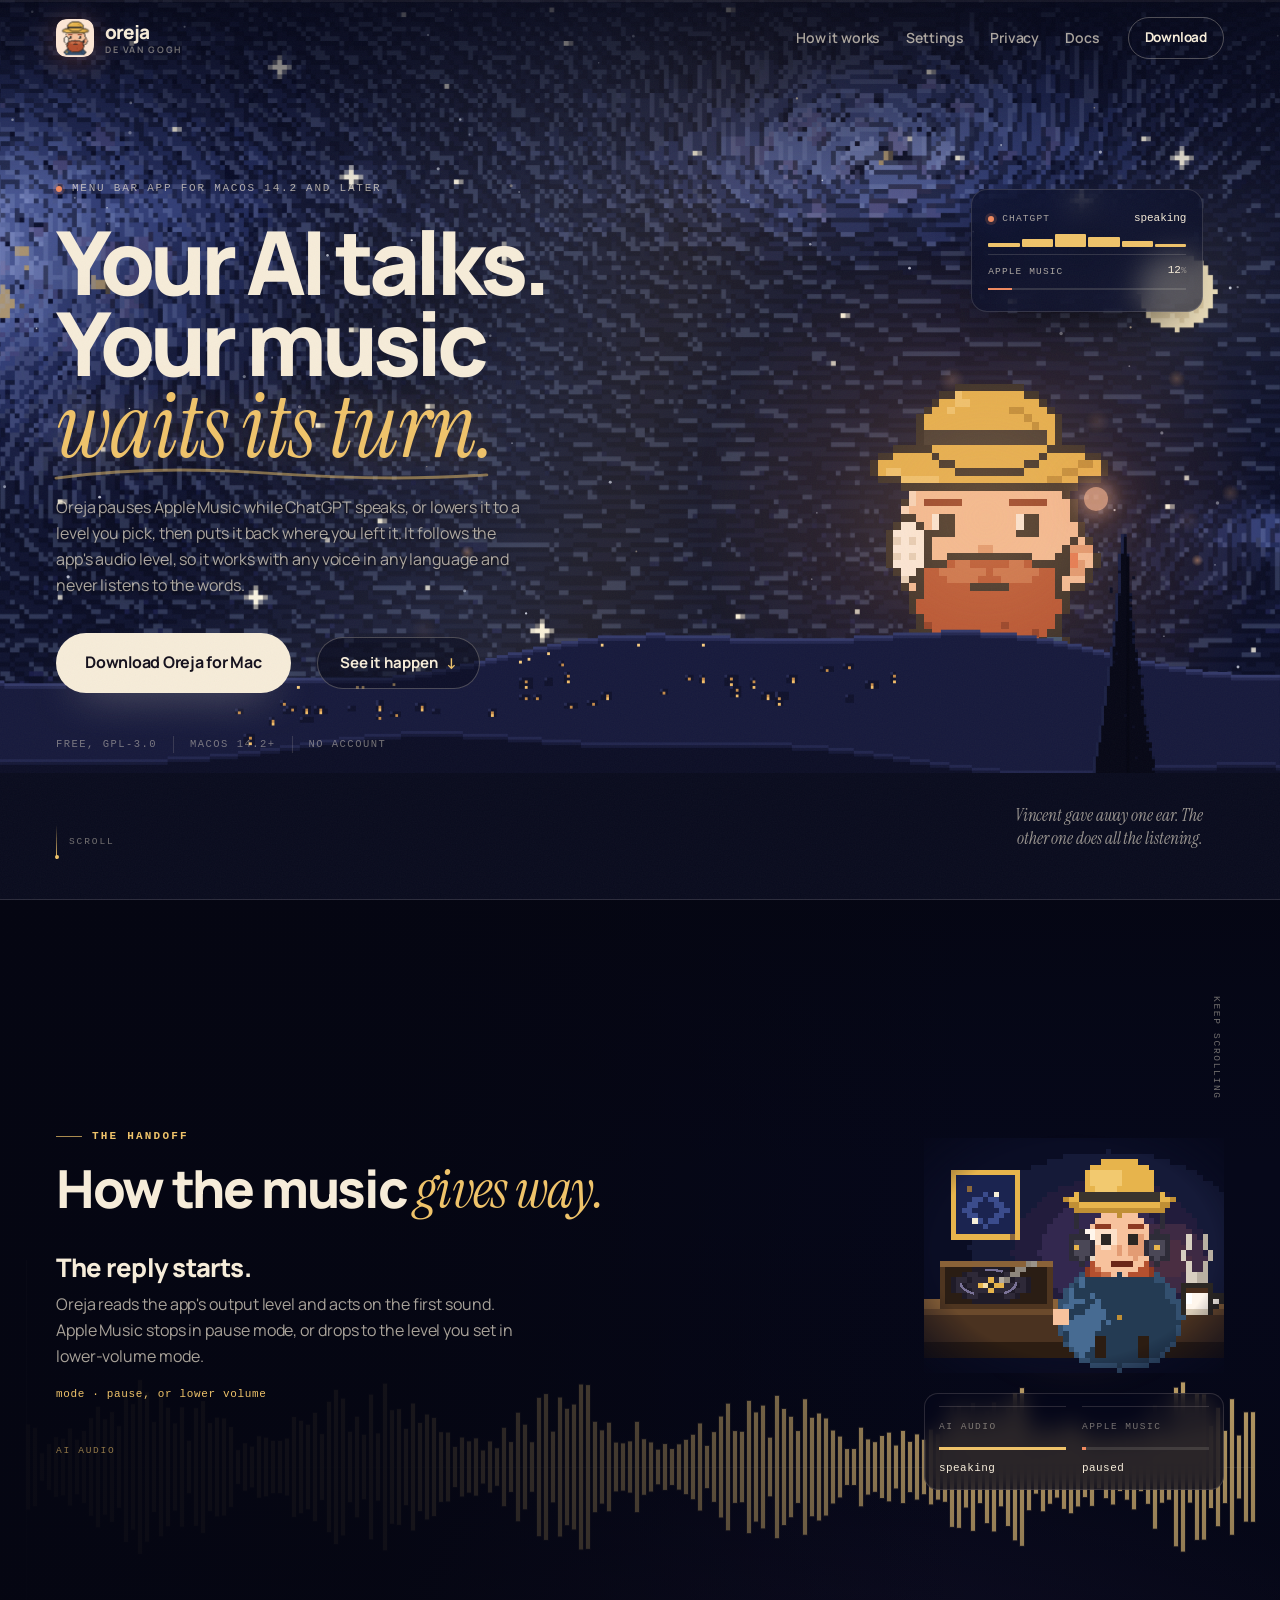
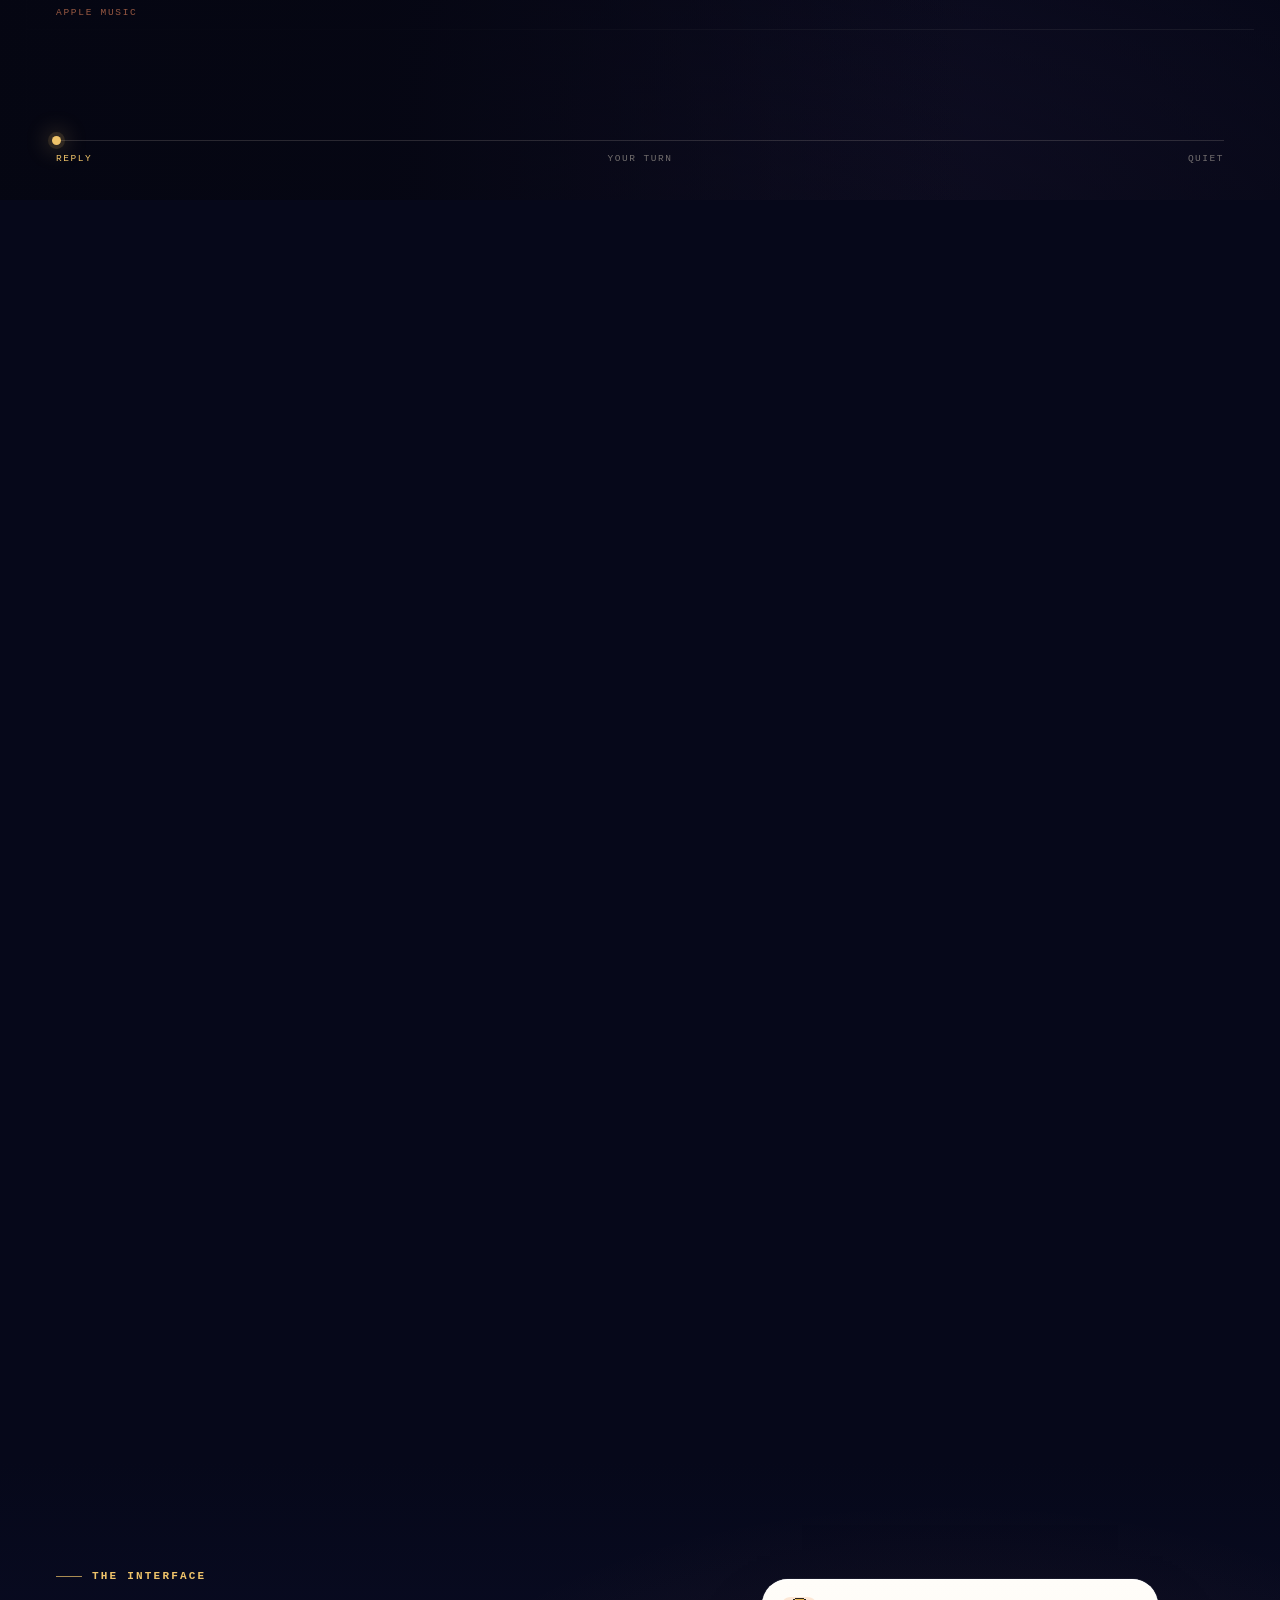
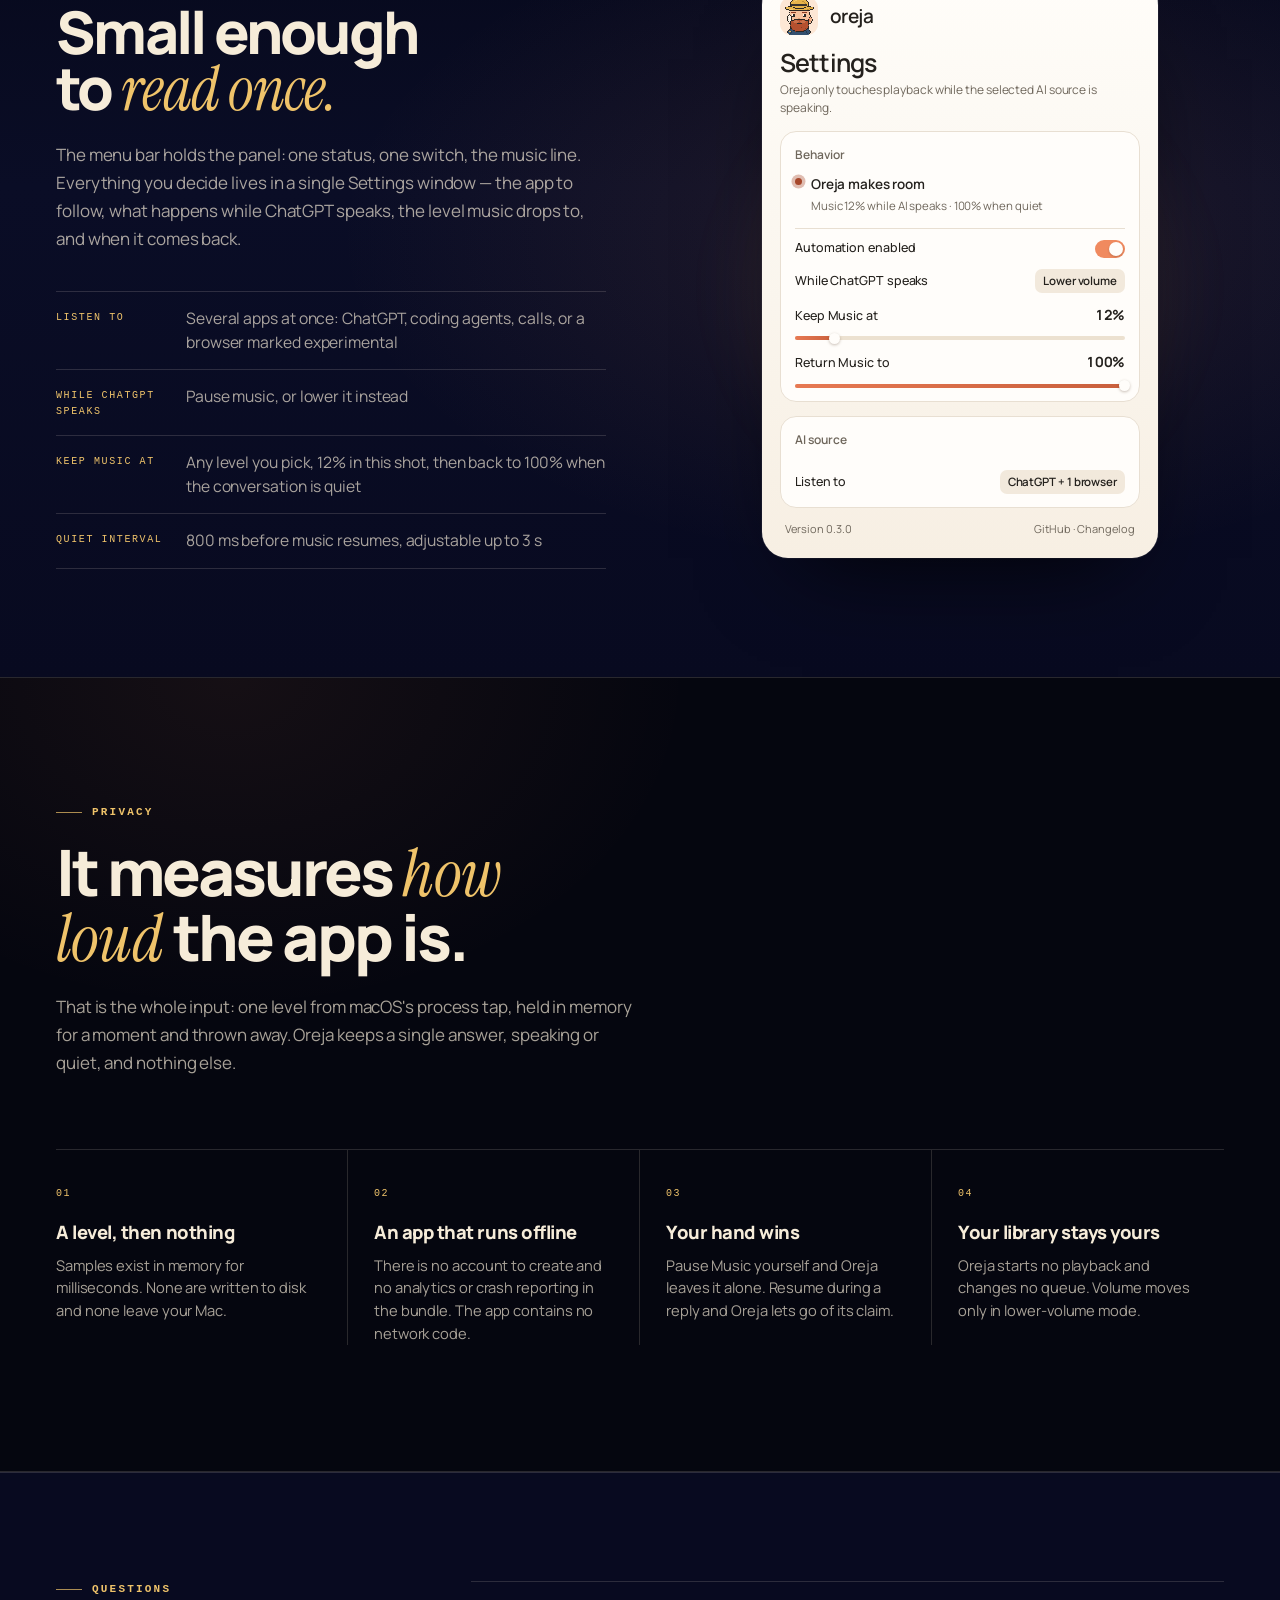
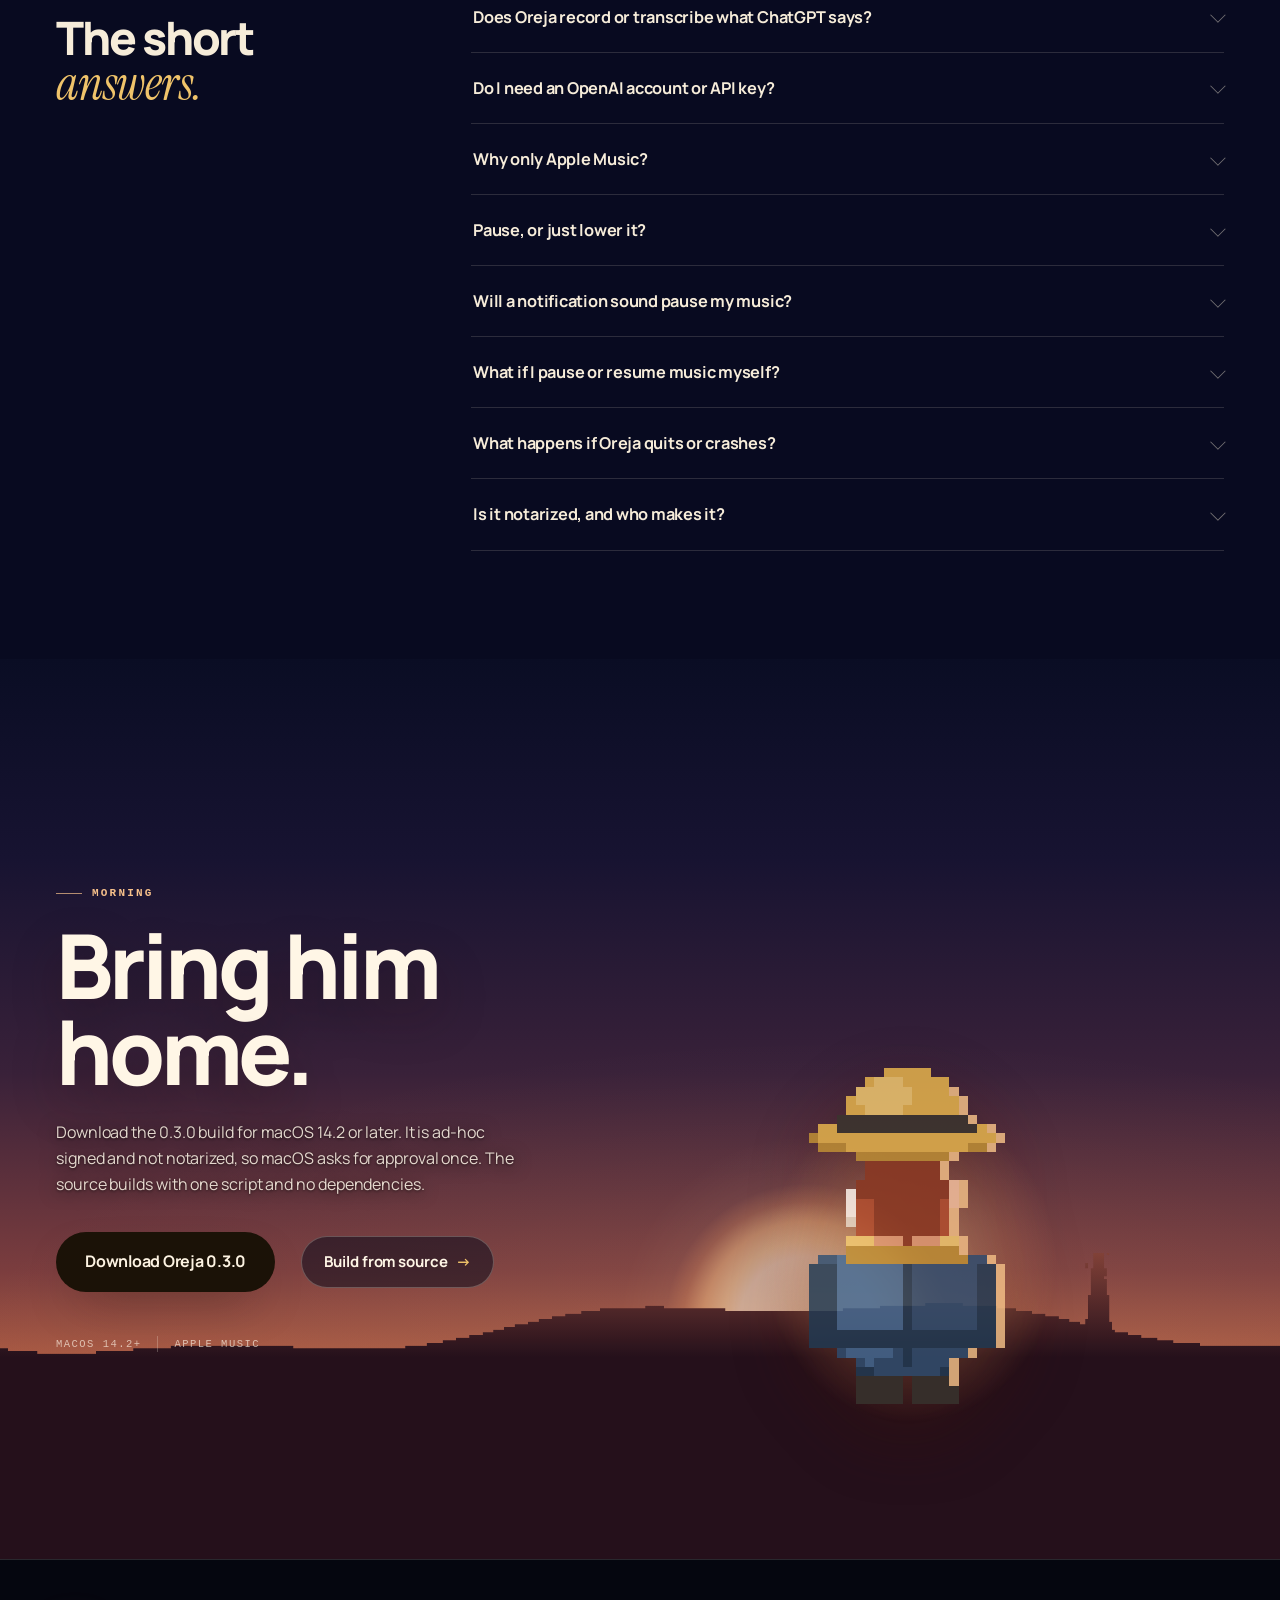
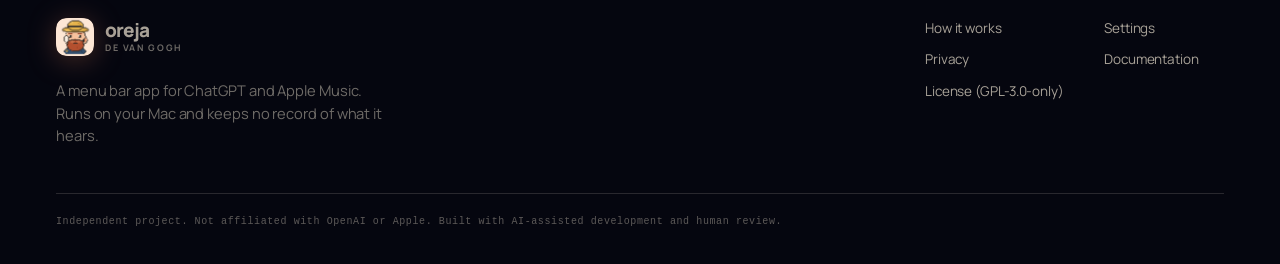
==== site/index.html @ fd783535 "site: point the landing page, docs and downloads at 0.3.0 - Adds site/downloads/Oreja-0.3.0.dmg (the" ====
<!doctype html>
<html lang="en">
<head>
  <meta charset="utf-8">
  <meta name="viewport" content="width=device-width, initial-scale=1">
  <title>Oreja de Van Gogh: pause Apple Music while ChatGPT speaks</title>
  <meta name="description" content="A macOS menu bar app that pauses or lowers Apple Music while ChatGPT speaks, then puts it back where you left it. Local only, records nothing.">
  <link rel="canonical" href="https://oreja-tau.vercel.app/">
  <meta name="robots" content="index, follow, max-image-preview:large">
  <meta name="theme-color" content="#080a20">
  <meta name="color-scheme" content="dark">

  <meta property="og:type" content="website">
  <meta property="og:site_name" content="Oreja de Van Gogh">
  <meta property="og:locale" content="en_US">
  <meta property="og:url" content="https://oreja-tau.vercel.app/">
  <meta property="og:title" content="Oreja de Van Gogh: pause Apple Music while ChatGPT speaks">
  <meta property="og:description" content="Your AI talks, your music waits its turn. A macOS menu bar app that gets Apple Music out of the way while ChatGPT speaks, then puts it back where you left it.">
  <meta property="og:image" content="https://oreja-tau.vercel.app/assets/og.png">
  <meta property="og:image:type" content="image/png">
  <meta property="og:image:width" content="1200">
  <meta property="og:image:height" content="630">
  <meta property="og:image:alt" content="Vincent sits at a desk in headphones beside a record player, under a painted night sky. The card reads: Your AI talks. Your music waits its turn.">

  <meta name="twitter:card" content="summary_large_image">
  <meta name="twitter:title" content="Oreja de Van Gogh: pause Apple Music while ChatGPT speaks">
  <meta name="twitter:description" content="Your AI talks, your music waits its turn. A macOS menu bar app that gets Apple Music out of the way while ChatGPT speaks, then puts it back.">
  <meta name="twitter:image" content="https://oreja-tau.vercel.app/assets/og.png">
  <meta name="twitter:image:alt" content="Vincent sits at a desk in headphones beside a record player, under a painted night sky. The card reads: Your AI talks. Your music waits its turn.">

  <!-- One graph, so the crawler sees who publishes the app, which page it belongs to, what the
       software is, and the answers the page itself prints. The FAQ entries are held to the visible
       <summary> text by scripts/check-site.py; structured data may not promise more than the page. -->
  <script type="application/ld+json">
    {
      "@context": "https://schema.org",
      "@graph": [
        {
          "@type": "Organization",
          "@id": "https://oreja-tau.vercel.app/#publisher",
          "name": "Oreja de Van Gogh",
          "url": "https://oreja-tau.vercel.app/",
          "logo": {
            "@type": "ImageObject",
            "url": "https://oreja-tau.vercel.app/assets/mark.png"
          },
          "sameAs": ["https://github.com/EnzoVezzaro/oreja"]
        },
        {
          "@type": "WebSite",
          "@id": "https://oreja-tau.vercel.app/#website",
          "url": "https://oreja-tau.vercel.app/",
          "name": "Oreja de Van Gogh",
          "inLanguage": "en",
          "publisher": { "@id": "https://oreja-tau.vercel.app/#publisher" }
        },
        {
          "@type": "SoftwareApplication",
          "@id": "https://oreja-tau.vercel.app/#app",
          "name": "Oreja de Van Gogh",
          "alternateName": "Oreja",
          "url": "https://oreja-tau.vercel.app/",
          "downloadUrl": "https://oreja-tau.vercel.app/downloads/Oreja-0.3.0.dmg",
          "image": "https://oreja-tau.vercel.app/assets/og.png",
          "description": "A macOS menu bar app that pauses or lowers Apple Music while the audio apps you choose speak, such as ChatGPT, then returns it at the level and position you chose.",
          "applicationCategory": "MultimediaApplication",
          "applicationSubCategory": "Menu bar utility",
          "operatingSystem": "macOS 14.2 or later",
          "softwareVersion": "0.3.0",
          "license": "https://www.gnu.org/licenses/gpl-3.0.html",
          "isAccessibleForFree": true,
          "publisher": { "@id": "https://oreja-tau.vercel.app/#publisher" },
          "offers": { "@type": "Offer", "price": "0", "priceCurrency": "USD" },
          "featureList": [
            "Pauses or lowers Apple Music while ChatGPT speaks",
            "Returns playback at the level and position you chose",
            "Follows the app's audio level instead of recognising words",
            "Runs on the Mac, with no account and no recording"
          ]
        },
        {
          "@type": "FAQPage",
          "@id": "https://oreja-tau.vercel.app/#faq",
          "isPartOf": { "@id": "https://oreja-tau.vercel.app/#website" },
          "mainEntity": [
            {
              "@type": "Question",
              "name": "Does Oreja record or transcribe what ChatGPT says?",
              "acceptedAnswer": {
                "@type": "Answer",
                "text": "No. It reads the output level of the selected application's audio and keeps only an active or quiet state. No samples are stored, no speech is recognised, and the app contains no networking code."
              }
            },
            {
              "@type": "Question",
              "name": "Do I need an OpenAI account or API key?",
              "acceptedAnswer": {
                "@type": "Answer",
                "text": "No. Oreja does not talk to OpenAI. It observes the local audio output of the app you choose and controls Apple Music through macOS automation."
              }
            },
            {
              "@type": "Question",
              "name": "Why only Apple Music?",
              "acceptedAnswer": {
                "@type": "Answer",
                "text": "Apple Music is the one player Oreja controls today. More players are coming."
              }
            },
            {
              "@type": "Question",
              "name": "Pause, or just lower it?",
              "acceptedAnswer": {
                "@type": "Answer",
                "text": "Both. Pause mode stops Music while the AI speaks and resumes it afterward. Lower-volume mode keeps Music playing quietly and restores the level you set when the reply ends."
              }
            },
            {
              "@type": "Question",
              "name": "Will a notification sound pause my music?",
              "acceptedAnswer": {
                "@type": "Answer",
                "text": "Not a normal one. Oreja listens for the shape of speech, the loudness rising and falling with every syllable, so a short blip, a steady alert tone or a chime that fades once is ignored, and Diagnostics tells you when that happened. A melody-style ringtone can still pass, and browser sources capture every tab in that browser, so a dedicated window or the desktop app gives the cleanest signal."
              }
            },
            {
              "@type": "Question",
              "name": "What if I pause or resume music myself?",
              "acceptedAnswer": {
                "@type": "Answer",
                "text": "Your choice wins. If you pause Music, Oreja will not resume it. If you resume Music while ChatGPT is speaking, Oreja releases its claim and waits for the next activity before acting again."
              }
            },
            {
              "@type": "Question",
              "name": "What happens if Oreja quits or crashes?",
              "acceptedAnswer": {
                "@type": "Answer",
                "text": "Quitting while Oreja owns a pause resumes the music first. After a crash, the pause journal restores playback on the next launch only when the same track is still paused and the pause is recent. If the track changed or Music quit, Oreja leaves it alone."
              }
            },
            {
              "@type": "Question",
              "name": "Is it notarized, and who makes it?",
              "acceptedAnswer": {
                "@type": "Answer",
                "text": "It is ad-hoc signed and not notarized, so another Mac may ask for a one-time Gatekeeper approval. It is an independent project, not affiliated with, endorsed by or supported by OpenAI or Apple."
              }
            }
          ]
        }
      ]
    }
  </script>

  <link rel="icon" href="assets/mark-128.png" type="image/png" sizes="128x128">
  <link rel="apple-touch-icon" href="assets/mark.png">
  <!-- The engine's floor loads first; night.css owns everything the brand cares about. -->
  <link rel="stylesheet" href="motion.css">
  <link rel="stylesheet" href="night.css">
</head>
<body class="n-body">
  <a class="n-skip" href="#main">Skip to content</a>
  <div class="n-progress" aria-hidden="true"><span data-progress></span></div>
  <div class="n-grain" aria-hidden="true"></div>

  <noscript>
    <style>
      [data-sc-cue], [data-sc-in], [data-sc-stagger] > * { opacity: 1 !important; transform: none !important; }
      .n-act-stage { position: static !important; height: auto !important; }
      .n-beats { position: static !important; display: grid; gap: 40px; }
      .n-beats article { position: static !important; max-width: 56ch; }
    </style>
  </noscript>

  <header class="n-header">
    <div class="n-wrap n-header-inner">
      <a class="n-brand" href="index.html" aria-label="Oreja de Van Gogh, home">
        <img class="n-mark" src="assets/mark.png" width="30" height="30" alt="" decoding="async">
        <span class="n-brand-text">
          <span class="n-brand-name">oreja</span>
          <span class="n-brand-sub">de van gogh</span>
        </span>
      </a>
      <nav class="n-nav" aria-label="Primary">
        <a href="#story">How it works</a>
        <a href="#panel">Settings</a>
        <a href="#privacy">Privacy</a>
        <a href="docs.html">Docs</a>
      </nav>
      <a class="n-btn n-btn-ghost n-btn-sm" href="#get">Download</a>
    </div>
  </header>

  <main id="main">
    <!-- HERO. Planes, back to front: sky, stars, glow, Vincent, hills, foreground. The sky is a
         painted field with two layers drifting against each other; Vincent is a still frame. -->
    <section class="n-hero" id="top" data-sc-act="flow" aria-labelledby="hero-title">
      <div class="n-sky" aria-hidden="true" data-sc-parallax="-0.9">
        <span class="n-sky-base"></span>
        <span class="n-sky-swirl n-sky-swirl-a"></span>
        <span class="n-sky-swirl n-sky-swirl-b"></span>
        <span class="n-sky-swirl n-sky-swirl-c"></span>
      </div>
      <span class="n-sky-light" aria-hidden="true"></span>
      <canvas class="n-starfield" data-starfield aria-hidden="true"></canvas>
      <div class="n-hills" aria-hidden="true" data-sc-parallax="0.35"></div>
      <div class="n-front" aria-hidden="true" data-sc-parallax="0.9"></div>

      <button class="n-figure" type="button" data-egg aria-label="Vincent. Click him if you must.">
        <span class="n-figure-glow" aria-hidden="true"></span>
        <span class="n-figure-ear" aria-hidden="true"></span>
        <span class="n-vincent" data-vincent-hero aria-hidden="true"></span>
      </button>
      <p class="n-egg-note" data-egg-note aria-live="polite"></p>

      <div class="n-wrap n-hero-inner">
        <p class="n-kicker"><span class="n-dot" aria-hidden="true"></span> Menu bar app for macOS 14.2 and later</p>
        <h1 id="hero-title" class="n-display">
          <span>Your AI talks.</span>
          <span>Your music</span>
          <span class="n-underline">
            <em>waits its turn.</em>
            <svg viewBox="0 0 300 18" aria-hidden="true" focusable="false" preserveAspectRatio="none">
              <path d="M3 13C52 4 104 4 152 9c44 4 95 6 145 1"/>
            </svg>
          </span>
        </h1>
        <p class="n-lede">
          Oreja pauses Apple Music while ChatGPT speaks, or lowers it to a level you pick, then
          puts it back where you left it. It follows the app's audio level, so it works with any
          voice in any language and never listens to the words.
        </p>
        <div class="n-actions">
          <a class="n-btn n-btn-solid n-btn-lg" href="#get" data-sc-magnet="0.24" data-sc-rise="0">Download Oreja for Mac</a>
          <a class="n-link" href="#story">See it happen <span aria-hidden="true">↓</span></a>
        </div>
        <ul class="n-facts">
          <li>Free, GPL-3.0</li>
          <li>macOS 14.2+</li>
          <li>No account</li>
        </ul>
      </div>

      <div class="n-readout" data-readout aria-hidden="true">
        <div class="n-readout-row">
          <span class="n-readout-key"><span class="n-dot"></span> ChatGPT</span>
          <span class="n-readout-val">speaking</span>
          <span class="n-bars"><i></i><i></i><i></i><i></i><i></i><i></i></span>
        </div>
        <div class="n-readout-row">
          <span class="n-readout-key">Apple Music</span>
          <span class="n-readout-val">12<small>%</small></span>
          <span class="n-readout-meter"><i></i></span>
        </div>
      </div>

      <p class="n-scroll-cue" aria-hidden="true"><i></i> Scroll</p>

      <p class="n-hero-caption">
        Vincent gave away one ear. The other one does all the listening.
      </p>
    </section>

    <!-- ACT: the handoff. A live waveform is scrubbed by the wheel: the AI band falls away and
         the music band comes back. The canvas draws the two levels the app reports. -->
    <section class="n-act" id="story" data-sc-act="pin" data-sc-span="2.4" aria-labelledby="story-title">
      <div class="n-act-stage" data-sc-stage>
        <canvas class="n-wave" data-wave aria-hidden="true"></canvas>
        <div class="n-act-vignette" aria-hidden="true"></div>
        <p class="n-wave-label n-wave-label-ai" aria-hidden="true">AI audio</p>
        <p class="n-wave-label n-wave-label-music" aria-hidden="true">Apple Music</p>

        <div class="n-wrap n-act-inner">
          <div class="n-act-copy">
            <p class="n-eyebrow">The handoff</p>
            <h2 id="story-title" class="n-h2">How the music <em>gives way.</em></h2>

            <div class="n-beats">
              <article class="n-beat" data-sc-cue="0 0.38 0 0.34">
                <h3>The reply starts.</h3>
                <p>Oreja reads the app's output level and acts on the first sound. Apple Music stops in pause mode, or drops to the level you set in lower-volume mode.</p>
                <p class="n-state">mode · pause, or lower volume</p>
              </article>
              <article class="n-beat" data-sc-cue="0.30 0.70">
                <h3>You take your turn.</h3>
                <p>Music stays down through the conversation hold, so the next reply does not restart it in the middle of your sentence.</p>
                <p class="n-state">conversation hold · 12 seconds, adjustable</p>
              </article>
              <article class="n-beat" data-sc-cue="0.62 1">
                <h3>The room goes quiet.</h3>
                <p>After the quiet interval, playback returns at the level you chose and the same second of the same track it left.</p>
                <p class="n-state">resume · 100%, same position</p>
              </article>
            </div>
          </div>

          <div class="n-act-side" aria-hidden="true">
            <figure class="n-desk">
              <span class="n-desk-glow"></span>
              <!-- A generated SVG of named layers, inlined by landing.js so night.css can animate
                   the steam, the stars and the blink under the page's own reduced-motion rules.
                   Without JavaScript this still renders, as a still. -->
              <img src="assets/vincent-desk.svg" width="448" height="352"
                   alt="" loading="lazy" decoding="async">
            </figure>
            <div class="n-levels">
              <div class="n-level">
                <p class="n-level-label">AI audio</p>
                <div class="n-level-track"><span data-level-ai></span></div>
                <p class="n-level-value" data-value-ai>speaking</p>
              </div>
              <div class="n-level n-level-music">
                <p class="n-level-label">Apple Music</p>
                <div class="n-level-track"><span data-level-music></span></div>
                <p class="n-level-value" data-value-music>paused</p>
              </div>
            </div>
          </div>
        </div>

        <div class="n-timeline" aria-hidden="true">
          <span class="n-timeline-line"><i data-playhead></i></span>
          <div class="n-timeline-labels">
            <span data-moment="speaking">reply</span>
            <span data-moment="answering">your turn</span>
            <span data-moment="quiet">quiet</span>
          </div>
        </div>
        <p class="n-act-hint">Keep scrolling</p>
      </div>
    </section>

    <section class="n-section n-panel-section" id="panel" aria-labelledby="panel-title">
      <div class="n-wrap n-panel-grid">
        <div class="n-panel-copy" data-sc-in data-sc-stagger="70">
          <p class="n-eyebrow">The interface</p>
          <h2 id="panel-title" class="n-h2">Small enough to <em>read once.</em></h2>
          <p class="n-body-copy">
            The menu bar holds the panel: one status, one switch, the music line. Everything you
            decide lives in a single Settings window — the app to follow, what happens while
            ChatGPT speaks, the level music drops to, and when it comes back.
          </p>
          <dl class="n-rows">
            <div><dt>Listen to</dt><dd>Several apps at once: ChatGPT, coding agents, calls, or a browser marked experimental</dd></div>
            <div><dt>While ChatGPT speaks</dt><dd>Pause music, or lower it instead</dd></div>
            <div><dt>Keep Music at</dt><dd>Any level you pick, 12% in this shot, then back to 100% when the conversation is quiet</dd></div>
            <div><dt>Quiet interval</dt><dd>800 ms before music resumes, adjustable up to 3 s</dd></div>
          </dl>
        </div>

        <div class="n-panel-art" data-sc-in>
          <div class="n-panel-glow" aria-hidden="true"></div>
          <!-- Copy-paste of SettingsView.swift, not an impression of it. The header is its header
               (BrandMark + wordmark + "Settings" + that caption), the preview is `behaviorPreview`
               in the state where interruptionMode is .duck, and the rows are the exact labels the
               view renders: Behavior, Automation enabled, While ChatGPT speaks → Lower volume,
               Keep Music at, Return Music to, AI source → Listen to. 12% and 100% are one config
               on the app's own 1–100 scale, not a default the app ships with.
               If SettingsView's wording changes, this markup changes with it. -->
          <div class="n-panel" data-tilt="6" role="img"
               aria-label="Oreja's Settings window: lowering Music to 12 percent while ChatGPT speaks and returning it to 100 percent afterwards, with ChatGPT and a browser selected as audio sources">
            <div class="n-panel-head">
              <span class="n-panel-vincent" aria-hidden="true"></span>
              <strong class="n-panel-wordmark">oreja</strong>
            </div>
            <p class="n-panel-page">Settings</p>
            <p class="n-panel-caption">Oreja only touches playback while the selected AI source is speaking.</p>

            <div class="n-panel-block">
              <p class="n-panel-label">Behavior</p>
              <div class="n-panel-preview">
                <span class="n-panel-preview-dot" aria-hidden="true"></span>
                <span class="n-panel-preview-text">
                  <strong>Oreja makes room</strong>
                  <span>Music 12% while AI speaks · 100% when quiet</span>
                </span>
              </div>
              <div class="n-panel-row"><span>Automation enabled</span><span class="n-switch" aria-hidden="true"></span></div>
              <div class="n-panel-row"><span>While ChatGPT speaks</span><span class="n-panel-value">Lower volume</span></div>
              <div class="n-panel-row"><span>Keep Music at</span><strong>12%</strong></div>
              <div class="n-panel-slider" aria-hidden="true"><span style="--at:12%"></span></div>
              <div class="n-panel-row"><span>Return Music to</span><strong>100%</strong></div>
              <div class="n-panel-slider" aria-hidden="true"><span style="--at:100%"></span></div>
            </div>

            <div class="n-panel-block">
              <p class="n-panel-label">AI source</p>
              <div class="n-panel-row"><span>Listen to</span><span class="n-panel-value">ChatGPT + 1 browser</span></div>
            </div>

            <div class="n-panel-foot">
              <span>Version 0.3.0</span>
              <span>GitHub · Changelog</span>
            </div>
          </div>
        </div>
      </div>
    </section>

    <section class="n-privacy" id="privacy" aria-labelledby="privacy-title">
      <div class="n-wrap">
        <div class="n-privacy-head" data-sc-in data-sc-stagger="80">
          <p class="n-eyebrow">Privacy</p>
          <h2 id="privacy-title" class="n-h2 n-h2-wide">
            It measures <em>how loud</em> the app is.
          </h2>
          <p class="n-body-copy">
            That is the whole input: one level from macOS's process tap, held in memory for a moment
            and thrown away. Oreja keeps a single answer, speaking or quiet, and nothing else.
          </p>
        </div>
        <ul class="n-privacy-grid" data-sc-in data-sc-stagger="90">
          <li>
            <span class="n-num">01</span>
            <h3>A level, then nothing</h3>
            <p>Samples exist in memory for milliseconds. None are written to disk and none leave your Mac.</p>
          </li>
          <li>
            <span class="n-num">02</span>
            <h3>An app that runs offline</h3>
            <p>There is no account to create and no analytics or crash reporting in the bundle. The app contains no network code.</p>
          </li>
          <li>
            <span class="n-num">03</span>
            <h3>Your hand wins</h3>
            <p>Pause Music yourself and Oreja leaves it alone. Resume during a reply and Oreja lets go of its claim.</p>
          </li>
          <li>
            <span class="n-num">04</span>
            <h3>Your library stays yours</h3>
            <p>Oreja starts no playback and changes no queue. Volume moves only in lower-volume mode.</p>
          </li>
        </ul>
      </div>
    </section>

    <section class="n-section n-faq" id="faq" aria-labelledby="faq-title">
      <div class="n-wrap n-faq-grid">
        <div class="n-faq-head" data-sc-in>
          <p class="n-eyebrow">Questions</p>
          <h2 id="faq-title" class="n-h2">The short<br><em>answers.</em></h2>
        </div>
        <div class="n-faq-list" data-sc-in data-sc-stagger="40">
          <details>
            <summary>Does Oreja record or transcribe what ChatGPT says?</summary>
            <p>No. It reads the output level of the selected application's audio and keeps only an active or quiet state. No samples are stored, no speech is recognised, and the app contains no networking code.</p>
          </details>
          <details>
            <summary>Do I need an OpenAI account or API key?</summary>
            <p>No. Oreja does not talk to OpenAI. It observes the local audio output of the app you choose and controls Apple Music through macOS automation.</p>
          </details>
          <details>
            <summary>Why only Apple Music?</summary>
            <p>Apple Music is the one player Oreja controls today. More players are coming.</p>
          </details>
          <details>
            <summary>Pause, or just lower it?</summary>
            <p>Both. Pause mode stops Music while the AI speaks and resumes it afterward. Lower-volume mode keeps Music playing quietly and restores the level you set when the reply ends.</p>
          </details>
          <details>
            <summary>Will a notification sound pause my music?</summary>
            <p>Not a normal one. Oreja listens for the shape of speech — the loudness rising and falling with every syllable — so a short blip, a steady alert tone or a chime that fades once is ignored, and Diagnostics tells you when that happened. A melody-style ringtone can still pass, and browser sources capture every tab in that browser, so a dedicated window or the desktop app gives the cleanest signal.</p>
          </details>
          <details>
            <summary>What if I pause or resume music myself?</summary>
            <p>Your choice wins. If you pause Music, Oreja will not resume it. If you resume Music while ChatGPT is speaking, Oreja releases its claim and waits for the next activity before acting again.</p>
          </details>
          <details>
            <summary>What happens if Oreja quits or crashes?</summary>
            <p>Quitting while Oreja owns a pause resumes the music first. After a crash, the pause journal restores playback on the next launch only when the same track is still paused and the pause is recent. If the track changed or Music quit, Oreja leaves it alone.</p>
          </details>
          <details>
            <summary>Is it notarized, and who makes it?</summary>
            <p>It is ad-hoc signed and not notarized, so another Mac may ask for a one-time Gatekeeper approval. It is an independent project, not affiliated with, endorsed by or supported by OpenAI or Apple.</p>
          </details>
        </div>
      </div>
    </section>

    <!-- DAWN: the night ends, the music comes back. Scroll drives the sunrise. -->
    <section class="n-dawn" id="get" data-dawn aria-labelledby="get-title">
      <div class="n-dawn-sky" aria-hidden="true"></div>
      <div class="n-sun" aria-hidden="true"></div>
      <div class="n-dawn-hills" aria-hidden="true"></div>
      <div class="n-dawn-figure" aria-hidden="true">
        <img src="assets/vincent-back.png" width="208" height="304" alt="" loading="lazy" decoding="async">
      </div>

      <div class="n-wrap n-dawn-inner">
        <p class="n-eyebrow n-eyebrow-dark">Morning</p>
        <h2 id="get-title" class="n-h2 n-dawn-title">Bring him home.</h2>
        <p class="n-lede n-lede-dark">
          Download the 0.3.0 build for macOS 14.2 or later. It is ad-hoc signed and not notarized, so
          macOS asks for approval once. The source builds with one script and no dependencies.
        </p>
        <div class="n-actions">
          <a class="n-btn n-btn-dark n-btn-lg" href="downloads/Oreja-0.3.0.dmg">Download Oreja 0.3.0</a>
          <a class="n-link n-link-dark" href="docs.html#building">Build from source <span aria-hidden="true">→</span></a>
        </div>
        <ul class="n-facts n-facts-dark">
          <li>macOS 14.2+</li>
          <li>Apple Music</li>
        </ul>
      </div>
    </section>
  </main>

  <footer class="n-footer">
    <div class="n-wrap">
      <div class="n-footer-top">
        <div>
          <a class="n-brand" href="index.html">
            <img class="n-mark" src="assets/mark.png" width="30" height="30" alt="" decoding="async">
            <span class="n-brand-text">
              <span class="n-brand-name">oreja</span>
              <span class="n-brand-sub">de van gogh</span>
            </span>
          </a>
          <p class="n-footer-note">A menu bar app for ChatGPT and Apple Music. Runs on your Mac and keeps no record of what it hears.</p>
        </div>
        <nav class="n-footer-links" aria-label="Footer">
          <a href="#story">How it works</a>
          <a href="#panel">Settings</a>
          <a href="#privacy">Privacy</a>
          <a href="docs.html">Documentation</a>
          <a href="https://opensource.org/license/gpl-3.0">License (GPL-3.0-only)</a>
        </nav>
      </div>
      <p class="n-footer-fine">Independent project. Not affiliated with OpenAI or Apple. Built with AI-assisted development and human review.</p>
    </div>
  </footer>

  <script src="motion.js" defer></script>
  <script src="landing.js" defer></script>
</body>
</html>
---- site/motion.css ----
/* ============================================================================
   motion.css: the taste floor
   ----------------------------------------------------------------------------
   Two layers, and the split matters:

     TOKENS   what you override per brand. Colour roles, the type ramp, the
              spacing scale, elevation, motion. A brand is ~12 values.
     DEVICES  what the engine drives. Do not restyle these to taste; they are
              the mechanism. Style your own markup instead.

   Nothing here draws a "component". There are no card, badge, or pill classes,
   because a stylesheet that ships those is how every page built on it ends up
   with the same shapes. You get a floor and a vocabulary; the composition is
   yours.
   ========================================================================== */

/* ---------------------------------------------------------------- tokens -- */
:root {
  /* --- colour roles. Override these six and the page is rebranded. -------- */
  --sc-canvas:      #08090b;   /* the page ground. Drift interpolates this.   */
  --sc-surface:     #101217;   /* anything raised off the ground             */
  --sc-ink:         #f4f2ef;   /* primary text                               */
  --sc-ink-soft:    #9a9ba1;   /* secondary text. Tinted, never flat gray.   */
  --sc-accent:      #d8ff3e;   /* ONE accent. It owns a region, not confetti. */
  --sc-accent-ink:  #08090b;   /* text that sits on the accent               */

  --sc-hairline:    color-mix(in oklab, var(--sc-ink) 12%, transparent);
  --sc-hairline-strong: color-mix(in oklab, var(--sc-ink) 22%, transparent);

  /* --- type. Two families max. Display carries voice, text carries prose. - */
  --sc-font-display: "Instrument Sans", "Geist", system-ui, sans-serif;
  --sc-font-text:    "Geist", system-ui, sans-serif;
  --sc-font-mono:    "Geist Mono", ui-monospace, monospace;

  /* Fluid ramp. Tracking tightens as size grows because a face set at 6rem
     with 0 tracking reads loose; this is optical correction, not decoration. */
  --sc-t-xs:   clamp(0.75rem, 0.72rem + 0.15vw, 0.82rem);
  --sc-t-sm:   clamp(0.875rem, 0.84rem + 0.18vw, 0.95rem);
  --sc-t-base: clamp(1rem, 0.96rem + 0.22vw, 1.125rem);
  --sc-t-lg:   clamp(1.2rem, 1.1rem + 0.5vw, 1.5rem);
  --sc-t-xl:   clamp(1.6rem, 1.35rem + 1.2vw, 2.25rem);
  --sc-t-2xl:  clamp(2.1rem, 1.6rem + 2.4vw, 3.4rem);
  --sc-t-3xl:  clamp(2.8rem, 1.9rem + 4.2vw, 5rem);
  --sc-t-4xl:  clamp(3.4rem, 1.9rem + 6.6vw, 7.5rem);

  --sc-track-tight:  -0.035em;
  --sc-track-snug:   -0.02em;
  --sc-track-normal: -0.005em;
  --sc-track-wide:    0.08em;

  --sc-leading-none: 0.94;
  --sc-leading-tight: 1.06;
  --sc-leading-body: 1.62;

  --sc-measure: 62ch;

  /* --- space. 4px base: the useful middle steps an 8-only scale misses. --- */
  --sc-1: 0.25rem;  --sc-2: 0.5rem;   --sc-3: 0.75rem;  --sc-4: 1rem;
  --sc-5: 1.5rem;   --sc-6: 2rem;     --sc-7: 3rem;     --sc-8: 4rem;
  --sc-9: 6rem;     --sc-10: 8rem;    --sc-11: 12rem;

  /* Section rhythm is fluid so a phone doesn't inherit desktop air. */
  --sc-section: clamp(4.5rem, 9vw, 11rem);
  --sc-gutter:  clamp(1.25rem, 5vw, 5.5rem);
  --sc-maxw:    82rem;

  /* --- radius. Pick one scale for the page and hold it. ------------------- */
  --sc-r-sm: 6px;  --sc-r-md: 12px;  --sc-r-lg: 20px;  --sc-r-pill: 999px;

  /* --- elevation. Every shadow has an offset AND a soft blur, and is tinted
         to the canvas hue. A zero-offset coloured halo is decoration, not
         depth, so there isn't one here. ---------------------------------- */
  --sc-shadow-color: 220 40% 2%;
  --sc-e1: 0 1px 2px hsl(var(--sc-shadow-color) / 0.28),
           0 2px 6px -1px hsl(var(--sc-shadow-color) / 0.20);
  --sc-e2: 0 2px 4px hsl(var(--sc-shadow-color) / 0.24),
           0 8px 18px -4px hsl(var(--sc-shadow-color) / 0.30);
  --sc-e3: 0 4px 8px hsl(var(--sc-shadow-color) / 0.22),
           0 18px 40px -8px hsl(var(--sc-shadow-color) / 0.38),
           0 48px 90px -24px hsl(var(--sc-shadow-color) / 0.30);

  /* Edge light: a 1px top highlight sells a raised surface better than any
     amount of blur, because real raised things catch light on their lip. */
  --sc-edge: inset 0 1px 0 color-mix(in oklab, var(--sc-ink) 10%, transparent);

  /* --- motion. Built-in CSS easings are too weak for UI. ------------------ */
  --sc-ease-out:    cubic-bezier(0.23, 1, 0.32, 1);
  --sc-ease-in-out: cubic-bezier(0.77, 0, 0.175, 1);
  --sc-ease-drawer: cubic-bezier(0.32, 0.72, 0, 1);
  --sc-d-fast: 160ms;  --sc-d-base: 240ms;  --sc-d-slow: 420ms;

  --sc-z-stage: 1; --sc-z-copy: 20; --sc-z-chrome: 60;
}

/* --------------------------------------------------------------- reset -- */
*, *::before, *::after { box-sizing: border-box; }
html { -webkit-text-size-adjust: 100%; scroll-behavior: smooth; }
@media (prefers-reduced-motion: reduce) { html { scroll-behavior: auto; } }

body {
  margin: 0;
  background: var(--sc-canvas);
  color: var(--sc-ink);
  font-family: var(--sc-font-text);
  font-size: var(--sc-t-base);
  line-height: var(--sc-leading-body);
  letter-spacing: var(--sc-track-normal);
  -webkit-font-smoothing: antialiased;
  text-rendering: optimizeLegibility;
  font-synthesis-weight: none;
  overflow-x: clip;
}
img, video, canvas, svg { display: block; max-width: 100%; }
button, input, select, textarea { font: inherit; color: inherit; }

/* ------------------------------------------------- the browser surfaces --
   The parts you did not draw still carry the design. Selection, caret, focus
   ring, scrollbar and tabular numerals all ship with defaults that belong to no
   design system. Theming them is the cheapest signal that a page was built
   rather than assembled, and it is the step that gets skipped most reliably. */
::selection { background: var(--sc-accent); color: var(--sc-accent-ink); }
:root { caret-color: var(--sc-accent); accent-color: var(--sc-accent); }
:focus-visible {
  outline: 2px solid var(--sc-accent);
  outline-offset: 3px;
  border-radius: var(--sc-r-sm);
}
:where(a) { color: inherit; text-decoration-thickness: 1px; text-underline-offset: 0.22em; }
@supports (scrollbar-color: auto) {
  html { scrollbar-color: color-mix(in oklab, var(--sc-ink) 26%, transparent) transparent; scrollbar-width: thin; }
}
:where(table, .sc-nums, [data-sc-count]) { font-variant-numeric: tabular-nums; }

/* ----------------------------------------------------------- typography -- */
.sc-display {
  font-family: var(--sc-font-display);
  font-weight: 500;
  line-height: var(--sc-leading-none);
  letter-spacing: var(--sc-track-tight);
  text-wrap: balance;
  margin: 0;
}
.sc-display--xl { font-size: var(--sc-t-4xl); }
.sc-display--lg { font-size: var(--sc-t-3xl); }
.sc-display--md { font-size: var(--sc-t-2xl); letter-spacing: var(--sc-track-snug); }
.sc-lede {
  font-size: var(--sc-t-lg);
  line-height: 1.44;
  letter-spacing: var(--sc-track-snug);
  color: var(--sc-ink);
  max-width: 46ch;
  text-wrap: pretty;
  margin: 0;
}
.sc-body { max-width: var(--sc-measure); color: var(--sc-ink-soft); text-wrap: pretty; margin: 0; }
.sc-label {
  font-family: var(--sc-font-mono);
  font-size: var(--sc-t-xs);
  letter-spacing: var(--sc-track-wide);
  text-transform: uppercase;
  color: var(--sc-ink-soft);
}

/* ---------------------------------------------------------------- layout -- */
.sc-wrap { width: 100%; max-width: var(--sc-maxw); margin-inline: auto; padding-inline: var(--sc-gutter); }
.sc-section { padding-block: var(--sc-section); }
/* More space above a heading than below it: the gap belongs to the boundary,
   not to the pair. */
.sc-stack > * + * { margin-top: var(--sc-4); }
.sc-stack > :is(h1,h2,h3) { margin-top: var(--sc-7); }
.sc-stack > :is(h1,h2,h3):first-child { margin-top: 0; }
.sc-rule { height: 1px; border: 0; background: var(--sc-hairline); margin: 0; }

/* =============================================================== DEVICES ==
   Driven by the engine. Restyle your own markup, not these.                */

.sc-act--pinned { position: relative; }
.sc-stage {
  position: sticky; top: 0;
  height: 100vh; height: 100svh;
  overflow: clip;
  z-index: var(--sc-z-stage);
}

/* scrub / sequence media */
.sc-stage :is(video[data-sc-scrub], canvas[data-sc-sequence], .sc-stage__poster) {
  position: absolute; inset: 0;
  width: 100%; height: 100%;
  object-fit: cover;
}
video[data-sc-scrub] { opacity: 0; transition: opacity 380ms var(--sc-ease-out); }
.sc-has-clip video[data-sc-scrub] { opacity: 1; }
/* The poster is a live frame-holder, not a placeholder: it stays up until a
   real video frame has painted, which is what stops the blank-stage flash. */
.sc-stage__poster { z-index: 0; transition: opacity 380ms var(--sc-ease-out); }
.sc-has-clip .sc-stage__poster { opacity: 0; }

/* A scrim only where text sits. A full-frame darkening layer flattens the
   image everywhere to fix contrast in one corner. */
.sc-scrim {
  position: absolute; inset: 0; pointer-events: none; z-index: 1;
  background: linear-gradient(
    var(--sc-scrim-angle, 180deg),
    color-mix(in oklab, var(--sc-canvas) var(--sc-scrim-a, 78%), transparent) 0%,
    color-mix(in oklab, var(--sc-canvas) 30%, transparent) 42%,
    transparent 68%);
}
/* Point the scrim at the copy. A scrim gradient that darkens the top while the
   copy sits at the bottom fixes contrast nowhere and flattens the image
   everywhere, which is the most common way text-over-video goes wrong. */
.sc-scrim--bottom { --sc-scrim-angle: 0deg; }
.sc-scrim--left   { --sc-scrim-angle: 90deg; }
.sc-scrim--right  { --sc-scrim-angle: 270deg; }

/* Corner scrims, for copy anchored to a corner. An edge gradient has to darken
   a whole band across the frame to cover one corner; a corner gradient puts the
   density where the text is and leaves the rest of the image alone. Pair with
   .sc-copy--lead / .sc-copy--trail. */
.sc-scrim--lead {
  background: linear-gradient(to top right,
    color-mix(in oklab, var(--sc-canvas) 94%, transparent) 0%,
    color-mix(in oklab, var(--sc-canvas) 72%, transparent) 30%,
    color-mix(in oklab, var(--sc-canvas) 30%, transparent) 52%,
    transparent 72%);
}
.sc-scrim--trail {
  background: linear-gradient(to top left,
    color-mix(in oklab, var(--sc-canvas) 94%, transparent) 0%,
    color-mix(in oklab, var(--sc-canvas) 72%, transparent) 30%,
    color-mix(in oklab, var(--sc-canvas) 30%, transparent) 52%,
    transparent 72%);
}
/* A band across the bottom, for copy that spans the full width of the frame.
   That is what both corner anchors become below 860px, and it is also the right
   shape whenever the copy block is wider than a corner. */
.sc-scrim--band {
  background: linear-gradient(to top,
    color-mix(in oklab, var(--sc-canvas) 94%, transparent) 0%,
    color-mix(in oklab, var(--sc-canvas) 74%, transparent) 22%,
    color-mix(in oklab, var(--sc-canvas) 30%, transparent) 42%,
    transparent 58%);
}
.sc-scrim--vignette {
  background: radial-gradient(120% 90% at 50% 45%, transparent 40%,
              color-mix(in oklab, var(--sc-canvas) 70%, transparent) 100%);
}

/* copy over a stage.
   max-width is in rem, never ch. A `ch` on this container resolves against the
   CONTAINER's font-size (body size), not the display size of the heading inside
   it, so `max-width: 20ch` here silently produces a ~180px column and wraps a
   hero headline to six lines. Set a ch measure on the text element itself. */
.sc-copy {
  position: absolute; z-index: var(--sc-z-copy);
  inset-inline: var(--sc-gutter);
  max-width: min(46rem, 76vw);
  will-change: opacity, transform;
}
.sc-copy--lead   { left: var(--sc-gutter); bottom: clamp(3rem, 12vh, 9rem); }
/* inset-inline FIRST. It is the shorthand for left+right, so declaring it after
   `left: 50%` resets left to auto and the block drifts off the left edge. */
.sc-copy--center { inset-inline: auto; left: 50%; top: 50%; translate: -50% -50%; text-align: center; }
.sc-copy--trail  { inset-inline: auto; right: var(--sc-gutter); bottom: clamp(3rem, 12vh, 9rem); text-align: right; }

/* cue defaults: the engine writes opacity/transform inline, these are the
   pre-paint state so nothing flashes before the first read() */
[data-sc-cue] { opacity: 0; will-change: opacity, transform; }
.sc-ready [data-sc-cue] { transition: none; }

/* kinetic split */
.sc-split { display: inline-block; overflow: hidden; vertical-align: top; }
/* Descenders live below the baseline; a line mask clipped to the line box eats
   the tails off g, y, p, j. The padding buys them room back. */
.sc-split--line { display: block; padding-bottom: 0.14em; margin-bottom: -0.14em; }
.sc-split__i { display: inline-block; will-change: transform, opacity; }
.sc-is-split { opacity: 1 !important; }

/* horizontal rail */
[data-sc-pan] { display: flex; will-change: transform; }

/* reveal + parallax */
[data-sc-reveal] { will-change: clip-path; }
[data-sc-parallax] { will-change: transform; }

/* flow reveal (fires once) */
[data-sc-in], [data-sc-stagger] > * {
  opacity: 0;
  transform: translate3d(0, 14px, 0);
  transition: opacity 620ms var(--sc-ease-out), transform 620ms var(--sc-ease-out);
}
[data-sc-in].sc-in, [data-sc-stagger] > .sc-in { opacity: 1; transform: none; }

/* pointer devices */
[data-sc-tilt] { transform-style: preserve-3d; will-change: transform; }
[data-sc-magnet] { will-change: transform; }
/* isolation always; position only if nothing more specific already set it.
   Written with :where() (zero specificity) on purpose: a plain `position:
   relative` here has the same weight as `.sc-stage` and, being later in the
   file, silently wins. A stage carrying both attributes then stops being
   sticky and the whole act scrolls away instead of pinning. */
[data-sc-spotlight] { isolation: isolate; }
:where([data-sc-spotlight]) { position: relative; }
[data-sc-spotlight]::after {
  content: ""; position: absolute; inset: 0; pointer-events: none; z-index: 2;
  background: radial-gradient(
    28rem 28rem at calc(var(--sc-mx, 0.5) * 100%) calc(var(--sc-my, 0.5) * 100%),
    color-mix(in oklab, var(--sc-accent) 16%, transparent), transparent 70%);
  opacity: 0; transition: opacity var(--sc-d-slow) var(--sc-ease-out);
}
[data-sc-spotlight]:hover::after { opacity: 1; }

/* =========================================================== WORLDFLIGHT ==
   One fixed stage for the whole page. The only thing in document flow is the
   spacer, and it is empty. If you find yourself adding a section here, you want
   act mode instead: the moment a real block scrolls past the fixed stage, the
   page has a seam again and the whole point is gone.                        */

[data-sc-mode="worldflight"] { position: relative; }

.sc-world {
  position: fixed; inset: 0;
  overflow: clip;
  z-index: var(--sc-z-stage);
  background: var(--sc-canvas);
}

/* Every leg is mounted for the life of the page and stacked in the same box.
   The engine owns opacity, visibility and z-index here; do not set them. */
.sc-world__seg {
  position: absolute; inset: 0;
  opacity: 0;
  will-change: opacity;
}
.sc-world__seg > :is(video, img, canvas) {
  position: absolute; inset: 0;
  width: 100%; height: 100%;
  object-fit: cover;
}
/* The poster is the frame-holder AND the first camera move: the engine pushes
   it in slowly until a real decoded frame is available to replace it. */
.sc-world__poster {
  z-index: 0;
  transform-origin: 50% 50%;
  transition: opacity 420ms var(--sc-ease-out);
}
.sc-world__seg > video { z-index: 1; }
.sc-world__seg.sc-has-clip .sc-world__poster { opacity: 0; }
/* The act stylesheet lights a clip through its ancestor act. A worldflight leg
   has no act, so match the class the engine also writes on the clip itself. */
video[data-sc-scrub].sc-has-clip { opacity: 1; }

/* The copy layer is fixed too, and inert by default: the engine hands
   pointer-events back to a block only while it is actually legible. */
.sc-world__copy {
  position: fixed; inset: 0;
  z-index: var(--sc-z-copy);
  pointer-events: none;
}
.sc-world__scrim { position: absolute; inset: 0; pointer-events: none; z-index: 0; }
[data-sc-copy] {
  opacity: 0;
  pointer-events: none;
  will-change: opacity, transform;
}
.sc-ready [data-sc-copy] { transition: none; }

/* The track. Empty on purpose. */
.sc-world__spacer { pointer-events: none; }

/* scroll progress */
[data-sc-progress] {
  position: fixed; inset: 0 0 auto 0; height: 2px; z-index: var(--sc-z-chrome);
  background: var(--sc-accent); transform-origin: 0 50%; transform: scaleX(0);
  will-change: transform;
}

/* ----------------------------------------------------------- atmosphere --
   Depth is not only shadow. Grain keeps a flat dark ground from banding, and
   it is the difference between "a dark page" and "a lit room". */
.sc-grain { position: fixed; inset: 0; pointer-events: none; z-index: 3; opacity: 0.045; }
.sc-grain::before {
  content: ""; position: absolute; inset: -50%;
  background-image: url("data:image/svg+xml;utf8,<svg xmlns='http://www.w3.org/2000/svg' width='140' height='140'><filter id='n'><feTurbulence type='fractalNoise' baseFrequency='0.85' numOctaves='3'/></filter><rect width='140' height='140' filter='url(%23n)'/></svg>");
}

/* -------------------------------------------------------- reduced motion -- */
@media (prefers-reduced-motion: reduce) {
  /* Fewer and gentler, not zero. Opacity still carries the reveal so the page
     is comprehensible; every position change is dropped. */
  [data-sc-in], [data-sc-stagger] > * { transform: none; transition-duration: 220ms; }
  [data-sc-parallax], [data-sc-pan], .sc-split__i { transform: none !important; }
  /* A wipe is a position change too. Show reveal content settled. */
  [data-sc-reveal] { clip-path: none !important; }
  /* A rail's transform IS its navigation, not decoration. Zeroing it the way
     parallax and kinetic type are zeroed parks the act on its first screenful
     and makes everything past the fold unreachable: a device degrading into
     missing content. Hand the travel back to the reader as an ordinary scroll
     region instead, so the same items are all still gettable without motion.
     A build that would rather re-lay the rail out as a grid can still do that;
     this is the floor, not the ceiling. */
  [data-sc-act="pan"] .sc-stage,
  [data-sc-act="pan"] [data-sc-stage] {
    overflow-x: auto; overflow-y: hidden;
    overscroll-behavior-x: contain;
    scroll-snap-type: x proximity;
  }
  [data-sc-pan] > * { scroll-snap-align: center; }
  [data-sc-spotlight]::after { display: none; }
  /* A worldflight keeps its whole story here. No clip is ever fetched, so the
     posters are the film, and they cross-dissolve through exactly the same
     seams at exactly the same scroll positions. The push-in and the copy drift
     are the only things that go. */
  .sc-world__poster, [data-sc-copy] { transform: none !important; }
}

/* --------------------------------------------------------------- mobile -- */
@media (max-width: 860px) {
  .sc-copy { inset-inline: var(--sc-gutter); max-width: none; }
  .sc-copy--trail { text-align: left; }
  .sc-stage { height: 100svh; }
  /* .sc-copy--trail re-anchors to the left and spans the full width here, so a
     bottom-RIGHT corner gradient darkens the one corner the copy just left and
     guarantees a contrast failure over any bright clip. Point the density at
     the copy: the same band .sc-scrim--band paints. */
  .sc-scrim--trail {
    background: linear-gradient(to top,
      color-mix(in oklab, var(--sc-canvas) 94%, transparent) 0%,
      color-mix(in oklab, var(--sc-canvas) 74%, transparent) 22%,
      color-mix(in oklab, var(--sc-canvas) 30%, transparent) 42%,
      transparent 58%);
  }
}
---- site/night.css ----
/* Oreja de Van Gogh — the night.
   The product is one small room: an AI voice, a record player, and a man who gave away an ear.
   So the site is a painted night, and the whole page is the light in it. Warm paper survives
   inside the app panel; the marketing surface is indigo, cream and wheat.

   Tokens mirror apps/macos/Theme.swift and docs/brand.md. Self-hosted fonts only, no third-party
   requests, no build step. */

@font-face {
  font-family: "Manrope";
  src: url("assets/fonts/manrope-variable.ttf") format("truetype-variations"),
    url("assets/fonts/manrope-variable.ttf") format("truetype");
  font-weight: 200 800;
  font-style: normal;
  font-display: swap;
}

@font-face {
  font-family: "Instrument Serif";
  src: url("assets/fonts/instrument-serif-italic.woff2") format("woff2");
  font-weight: 400;
  font-style: italic;
  font-display: swap;
}

@font-face {
  font-family: "Instrument Serif";
  src: url("assets/fonts/instrument-serif-regular.woff2") format("woff2");
  font-weight: 400;
  font-style: normal;
  font-display: swap;
}

:root {
  /* The night. */
  --night: #080a20;
  --night-raised: #0c0f28;
  --night-deep: #05060f;
  --cream: #f6ecd9;
  --cream-soft: rgba(246, 236, 217, 0.68);
  --cream-faint: rgba(246, 236, 217, 0.44);
  --hair: rgba(246, 236, 217, 0.15);
  --hair-strong: rgba(246, 236, 217, 0.3);

  /* The paint. Wheat is the voice; coral is the ear, and only the ear. */
  --wheat: #efc36a;
  --wheat-deep: #c9973f;
  --coral: #f08a5f;
  --coral-soft: #ffb891;

  /* Paper, for the one object that is literally the app. */
  --paper: #fbf7f0;
  --paper-deep: #f4ebdf;
  --ink: #24211d;
  --ink-soft: #6f675c;
  --paper-line: #e8dfd2;

  --serif: "Instrument Serif", "Iowan Old Style", Georgia, serif;
  --sans: "Manrope", -apple-system, BlinkMacSystemFont, "SF Pro Text", ui-sans-serif, system-ui,
    sans-serif;
  --mono: ui-monospace, "SF Mono", SFMono-Regular, Menlo, monospace;

  /* The engine's roles follow the brand, so drift and grounds land on our indigo. */
  --sc-canvas: var(--night);
  --sc-surface: var(--night-raised);
  --sc-ink: var(--cream);
  --sc-ink-soft: var(--cream-soft);
  --sc-accent: var(--wheat);
  --sc-accent-ink: #1a1408;
  --sc-font-display: var(--sans);
  --sc-font-text: var(--sans);

  --wrap: 1200px;
  --gutter: clamp(20px, 4.5vw, 56px);

  --ease-out: cubic-bezier(0.23, 1, 0.32, 1);
  --ease-soft: cubic-bezier(0.4, 0, 0.2, 1);
}

*,
*::before,
*::after {
  box-sizing: border-box;
}

html {
  scroll-behavior: smooth;
  -webkit-text-size-adjust: 100%;
}

body.n-body {
  margin: 0;
  overflow-x: clip;
  background: var(--night);
  color: var(--cream);
  font-family: var(--sans);
  font-size: 1.0625rem;
  line-height: 1.6;
  -webkit-font-smoothing: antialiased;
  text-rendering: optimizeLegibility;
}

img,
svg {
  display: block;
  max-width: 100%;
}

h1,
h2,
h3 {
  margin: 0;
  font-weight: 800;
  letter-spacing: -0.045em;
  line-height: 0.94;
  text-wrap: balance;
}

p {
  margin: 0;
}

a {
  color: inherit;
  text-decoration: none;
}

em {
  font-family: var(--serif);
  font-style: italic;
  font-weight: 400;
  letter-spacing: -0.012em;
}

code {
  font-family: var(--mono);
  font-size: 0.86em;
  color: var(--cream-soft);
}

::selection {
  background: var(--wheat);
  color: #17110a;
}

:focus-visible {
  outline: 2px solid var(--wheat);
  outline-offset: 3px;
  border-radius: 4px;
}

.n-sprite {
  position: absolute;
}

.n-skip {
  position: fixed;
  left: 16px;
  top: -60px;
  z-index: 200;
  padding: 10px 16px;
  border-radius: 999px;
  background: var(--cream);
  color: var(--night);
  font-weight: 700;
}

.n-skip:focus {
  top: 12px;
}

/* ------------------------------------------------------------------ chrome -- */

.n-progress {
  position: fixed;
  inset: 0 0 auto;
  height: 2px;
  z-index: 90;
  pointer-events: none;
  background: rgba(246, 236, 217, 0.06);
}

.n-progress span {
  display: block;
  height: 100%;
  width: 0;
  background: linear-gradient(90deg, var(--coral), var(--wheat));
  transform-origin: 0 50%;
  transition: width 90ms linear;
}

.n-grain {
  position: fixed;
  inset: 0;
  z-index: 80;
  pointer-events: none;
  opacity: 0.035;
  background-image: url("data:image/svg+xml,%3Csvg xmlns='http://www.w3.org/2000/svg' width='180' height='180'%3E%3Cfilter id='n'%3E%3CfeTurbulence type='fractalNoise' baseFrequency='0.82' numOctaves='3' stitchTiles='stitch'/%3E%3C/filter%3E%3Crect width='180' height='180' filter='url(%23n)'/%3E%3C/svg%3E");
}

.n-wrap {
  width: min(100% - 2 * var(--gutter), var(--wrap));
  margin-inline: auto;
}

.n-header {
  position: fixed;
  inset: 0 0 auto;
  z-index: 70;
  /* No backdrop-filter in the transition: animating a blur behind a fixed bar re-runs the blur on
     every frame of the fade, on every scroll that crosses the threshold. */
  transition: background 320ms var(--ease-soft), border-color 320ms var(--ease-soft);
  border-bottom: 1px solid transparent;
}

.n-header.is-scrolled {
  background: color-mix(in srgb, var(--night) 72%, transparent);
  -webkit-backdrop-filter: blur(16px) saturate(1.1);
  backdrop-filter: blur(16px) saturate(1.1);
  border-bottom-color: var(--hair);
}

.n-header-inner {
  display: flex;
  align-items: center;
  gap: 28px;
  height: 76px;
}

.n-brand {
  display: inline-flex;
  align-items: center;
  gap: 11px;
  margin-right: auto;
}

/* The mark is a portrait now, not a two-stroke glyph: at 30 px the hat, the eyes and the beard
   collapse into one another, so it gets the height of the wordmark it sits beside. */
.n-mark {
  width: 38px;
  height: 38px;
  border-radius: 26%;
  flex: none;
  filter: drop-shadow(0 4px 14px rgba(240, 138, 95, 0.28));
}

.n-brand-text {
  display: grid;
  line-height: 1;
}

.n-brand-name {
  font-size: 19px;
  font-weight: 800;
  letter-spacing: -0.05em;
  text-transform: lowercase;
}

.n-brand-sub {
  font-size: 9px;
  font-weight: 700;
  letter-spacing: 0.18em;
  text-transform: uppercase;
  color: var(--cream-faint);
  margin-top: 3px;
}

.n-nav {
  display: flex;
  align-items: center;
  gap: 26px;
  font-size: 14px;
  font-weight: 600;
  letter-spacing: -0.01em;
  color: var(--cream-soft);
}

.n-nav a {
  position: relative;
  padding: 6px 0;
  transition: color 180ms;
}

.n-nav a::after {
  content: "";
  position: absolute;
  left: 0;
  right: 0;
  bottom: 0;
  height: 1px;
  background: var(--wheat);
  transform: scaleX(0);
  transform-origin: 0 50%;
  transition: transform 240ms var(--ease-out);
}

.n-nav a:hover {
  color: var(--cream);
}

.n-nav a:hover::after {
  transform: scaleX(1);
}

/* ------------------------------------------------------------------ atoms -- */

.n-btn {
  --btn-bg: transparent;
  --btn-fg: var(--cream);
  display: inline-flex;
  align-items: center;
  justify-content: center;
  gap: 10px;
  padding: 13px 22px;
  border: 1px solid transparent;
  border-radius: 999px;
  background: var(--btn-bg);
  color: var(--btn-fg);
  font-size: 15px;
  font-weight: 700;
  letter-spacing: -0.015em;
  white-space: nowrap;
  cursor: pointer;
  transition: transform 220ms var(--ease-out), background 220ms, color 220ms,
    border-color 220ms, box-shadow 220ms;
}

.n-btn-sm {
  padding: 9px 16px;
  font-size: 13.5px;
}

.n-btn-lg {
  padding: 16px 28px;
  font-size: 16px;
}

.n-btn-solid {
  --btn-bg: var(--cream);
  --btn-fg: #14101c;
  box-shadow: 0 18px 44px -22px rgba(246, 236, 217, 0.55);
}

.n-btn-solid:hover {
  --btn-bg: #fff8ea;
  transform: translateY(-1px);
}

.n-btn-ghost {
  border-color: var(--hair-strong);
  --btn-fg: var(--cream);
}

/* The hero's second action lands on the painting's bright horizon, where a cream hairline and
   15px text disappeared into the swirls. It gets its own dark glass, like the readout card, so the
   pair reads as two buttons at any point of the sky behind them. */
.n-actions .n-link {
  padding: 13px 22px;
  border: 1px solid rgba(246, 236, 217, 0.26);
  border-radius: 999px;
  background: rgba(6, 8, 26, 0.52);
  -webkit-backdrop-filter: blur(10px) saturate(125%);
  backdrop-filter: blur(10px) saturate(125%);
  transition: border-color 180ms, background 220ms, gap 220ms var(--ease-out);
}

.n-actions .n-link:hover {
  border-color: rgba(246, 236, 217, 0.6);
  background: rgba(6, 8, 26, 0.66);
}

@supports not ((backdrop-filter: blur(1px)) or (-webkit-backdrop-filter: blur(1px))) {
  .n-actions .n-link { background: rgba(6, 8, 26, 0.82); }
}

.n-btn-ghost:hover {
  border-color: var(--cream);
  background: rgba(246, 236, 217, 0.06);
}

.n-btn-dark {
  --btn-bg: #1b1207;
  --btn-fg: #fdf3e2;
  box-shadow: 0 20px 50px -24px rgba(20, 10, 4, 0.8);
}

.n-btn-dark:hover {
  --btn-bg: #2a1b0a;
  transform: translateY(-1px);
}

.n-link {
  display: inline-flex;
  align-items: center;
  gap: 8px;
  padding-bottom: 3px;
  border-bottom: 1px solid var(--hair-strong);
  font-size: 15px;
  font-weight: 700;
  color: var(--cream);
  transition: border-color 180ms, gap 220ms var(--ease-out);
}

.n-link span {
  color: var(--wheat);
  transition: transform 240ms var(--ease-out);
}

.n-link:hover {
  border-color: var(--wheat);
}

.n-link:hover span {
  transform: translateX(3px);
}

.n-link-dark {
  border-color: rgba(26, 16, 8, 0.35);
  color: #1c1309;
}

.n-eyebrow {
  display: flex;
  align-items: center;
  gap: 10px;
  font-family: var(--mono);
  font-size: 11px;
  font-weight: 600;
  letter-spacing: 0.2em;
  text-transform: uppercase;
  color: var(--wheat);
}

.n-eyebrow::before {
  content: "";
  width: 26px;
  height: 1px;
  background: currentColor;
  opacity: 0.7;
}

.n-eyebrow-dark {
  color: #7d3d1c;
}

.n-h2 {
  font-size: clamp(2.35rem, 4.6vw, 4.15rem);
  line-height: 0.96;
}

.n-h2 em {
  font-size: 1.04em;
  color: var(--wheat);
}

.n-body-copy {
  max-width: 56ch;
  margin-top: 22px;
  font-size: 1.0625rem;
  line-height: 1.65;
  color: var(--cream-soft);
}

.n-dot {
  width: 6px;
  height: 6px;
  border-radius: 50%;
  background: var(--coral);
  box-shadow: 0 0 0 3px rgba(240, 138, 95, 0.16);
  flex: none;
  animation: n-breathe 3.6s var(--ease-soft) infinite;
}

.n-ring {
  width: 7px;
  height: 7px;
  border-radius: 50%;
  border: 1.5px solid var(--cream-faint);
  flex: none;
}

@keyframes n-breathe {
  0%, 100% { box-shadow: 0 0 0 3px rgba(240, 138, 95, 0.14); }
  50% { box-shadow: 0 0 0 6px rgba(240, 138, 95, 0.05); }
}

/* ------------------------------------------------------------------- hero -- */

.n-hero {
  position: relative;
  min-height: 100svh;
  display: flex;
  flex-direction: column;
  justify-content: center;
  isolation: isolate;
  overflow: hidden;
  padding: 120px 0 40px;
  /* The frame of the painting: a hairline at the very bottom edge. */
  border-bottom: 1px solid var(--hair);
}

/* A scrim under the fixed header. The painted moon sits in that corner, and white nav text over it
   was unreadable at some widths. */
.n-hero::before {
  content: "";
  position: absolute;
  inset: 0 0 auto;
  height: 200px;
  z-index: 6;
  pointer-events: none;
  background: linear-gradient(
    180deg,
    rgba(6, 8, 24, 0.78) 0%,
    rgba(6, 8, 24, 0.34) 48%,
    transparent 100%
  );
}

.n-sky,
.n-hills,
.n-front {
  position: absolute;
  left: 0;
  right: 0;
  pointer-events: none;
}

.n-sky {
  top: -12%;
  bottom: -6%;
  z-index: 0;
  overflow: hidden;
  /* The paint has to reach the horizon: stopping it early leaves a flat band above the hills that
     reads as a seam, not as night. */
  -webkit-mask-image: linear-gradient(180deg, #000 0 94%, transparent 100%);
  mask-image: linear-gradient(180deg, #000 0 94%, transparent 100%);
}

/* The painting is four copies of one image, each on its own clock.

   The base holds the whole sky and inches forward so the frame never sits still. Three further
   copies are masked to a single current each — the two spirals and the low cloud river — and move
   against the base at different speeds and directions, which is what reads as paint turning. Every
   layer stays on the same pixel grid and only transforms and opacity animate, so the compositor
   does the work: no repaint, no layout, no filter animated per frame. */
.n-sky-base,
.n-sky-swirl {
  position: absolute;
  inset: -4%;
  background-image: url("assets/night-sky.png");
  background-size: cover;
  background-position: center 42%;
  will-change: transform;
}

.n-sky-base {
  animation: n-sky-breathe 72s var(--ease-soft) infinite alternate;
}

/* Each masked copy turns about the centre of its own vortex, so the brush strokes inside move the
   way the paint was laid down. The mask is a radial gradient centred on that same point, which is
   also the transform origin: a circle turned about its own centre stays put while the image inside
   it rotates. Centres are in the sky layer's coordinates, not the viewport's. */
.n-sky-swirl {
  opacity: 0.5;
  animation: n-swirl-a 46s var(--ease-soft) infinite alternate;
}

/* No filter on these three. A blurred, masked, full-bleed layer that also rotates has to be
   re-rastered every frame it moves; the mask's soft edge already does the blending they needed. */
.n-sky-swirl-a {
  transform-origin: 61.1% 23.8%;
  -webkit-mask-image: radial-gradient(13% 17% at 61.1% 23.8%, #000 0%, rgba(0, 0, 0, 0.72) 52%, transparent 80%);
  mask-image: radial-gradient(13% 17% at 61.1% 23.8%, #000 0%, rgba(0, 0, 0, 0.72) 52%, transparent 80%);
}

.n-sky-swirl-b {
  opacity: 0.46;
  transform-origin: 84.3% 20.2%;
  -webkit-mask-image: radial-gradient(9% 12% at 84.3% 20.2%, #000 0%, rgba(0, 0, 0, 0.6) 50%, transparent 80%);
  mask-image: radial-gradient(9% 12% at 84.3% 20.2%, #000 0%, rgba(0, 0, 0, 0.6) 50%, transparent 80%);
  animation: n-swirl-b 58s var(--ease-soft) infinite alternate;
}

.n-sky-swirl-c {
  opacity: 0.4;
  transform-origin: 7.4% 44.5%;
  -webkit-mask-image: radial-gradient(10% 14% at 7.4% 44.5%, #000 0%, rgba(0, 0, 0, 0.66) 52%, transparent 80%);
  mask-image: radial-gradient(10% 14% at 7.4% 44.5%, #000 0%, rgba(0, 0, 0, 0.66) 52%, transparent 80%);
  animation: n-swirl-c 71s var(--ease-soft) infinite alternate;
}

/* Moonlight crossing the clouds: one broad warm band drifting over the paint. It sits outside
   .n-sky on purpose. As a child of that masked group, animated, Chrome 141 composites the group
   without its backdrop and the entire painting disappears (verified: the base layer painted 0
   pixels with the band present, and painted normally once it was removed). */
.n-sky-light {
  position: absolute;
  top: -6%;
  bottom: -2%;
  left: -10%;
  right: -10%;
  z-index: 1;
  background: linear-gradient(
    104deg,
    transparent 24%,
    rgba(246, 236, 217, 0.09) 42%,
    rgba(239, 195, 106, 0.1) 50%,
    transparent 68%
  );
  pointer-events: none;
  will-change: transform, opacity;
  animation: n-sky-light 38s var(--ease-soft) infinite alternate;
}

@keyframes n-sky-breathe {
  from { transform: scale(1.01) translate3d(0, 0, 0); }
  to { transform: scale(1.07) translate3d(-10px, -7px, 0); }
}

@keyframes n-swirl-a {
  0% { transform: rotate(-7deg) scale(1); opacity: 0.4; }
  50% { opacity: 0.62; }
  100% { transform: rotate(7deg) scale(1.05); opacity: 0.5; }
}

@keyframes n-swirl-b {
  0% { transform: rotate(6deg) scale(1.02); opacity: 0.36; }
  50% { opacity: 0.56; }
  100% { transform: rotate(-6deg) scale(1); opacity: 0.44; }
}

@keyframes n-swirl-c {
  0% { transform: rotate(-5deg) scale(1.01); opacity: 0.28; }
  100% { transform: rotate(5deg) scale(1.04); opacity: 0.46; }
}

@keyframes n-sky-light {
  0% { transform: translate3d(-6%, 0, 0) rotate(-1deg); opacity: 0.35; }
  100% { transform: translate3d(8%, -2%, 0) rotate(1.4deg); opacity: 0.8; }
}

/* Offscreen, the painting is invisible and still costs the compositor: four full-viewport layers
   turning under masks, every frame, for the whole length of the page. Parked, they cost nothing. */
.n-hero.is-parked .n-sky-base,
.n-hero.is-parked .n-sky-swirl,
.n-hero.is-parked .n-sky-light,
.n-hero.is-parked .n-sun::after {
  animation-play-state: paused;
}

@media (prefers-reduced-motion: reduce) {
  .n-sky-base,
  .n-sky-swirl,
  .n-sky-light {
    animation: none;
  }
}

@media (prefers-reduced-motion: reduce) {
  .n-dawn-figure,
  .n-dawn-figure::before,
  .n-dawn-figure::after,
  .n-sun::after {
    animation: none;
  }

  .n-dawn-figure::after {
    opacity: 0.55;
  }
}

/* The painted sky already carries a moon and its light; a second, CSS-drawn glow could not follow
   the image's crop across widths, so the canvas and the sheen do that job instead. */
.n-starfield {
  position: absolute;
  inset: 0;
  z-index: 1;
  width: 100%;
  height: 100%;
  pointer-events: none;
}

/* Decorative paint, and painted above Vincent: without this they would swallow clicks on his lower
   half before the ouch could play. */
.n-hills {
  z-index: 4;
  bottom: 0;
  height: 50%;
  background-image: url("assets/night-hills.png");
  background-size: cover;
  background-position: bottom center;
  pointer-events: none;
}

.n-front {
  z-index: 6;
  bottom: 0;
  height: 14%;
  background-image: url("assets/night-front.png");
  background-size: cover;
  background-position: bottom center;
  pointer-events: none;
}

/* Vincent is a five-frame sprite pinned to frame one. He never loops on the site: the only frame
   change is the blink timer and the ouch on a click, the two reactions the app also has. */
.n-vincent {
  display: block;
  width: 100%;
  aspect-ratio: 1;
  background-image: url("assets/oreja-vincent.png");
  background-repeat: no-repeat;
  background-size: 500% 100%;
  background-position: 0 0;
  image-rendering: pixelated;
  -webkit-user-select: none;
  user-select: none;
}

.n-figure {
  position: absolute;
  z-index: 3;
  right: 11%;
  bottom: 24%;
  width: clamp(190px, 24vw, 330px);
  padding: 0;
  border: 0;
  background: none;
  cursor: pointer;
  -webkit-tap-highlight-color: transparent;
}

.n-figure:focus-visible {
  outline-offset: -6px;
  border-radius: 12px;
}

/* He does not move: no float, no bob, no parallax. The light around him moves instead. */
.n-figure .n-vincent.is-blink {
  background-position: 25% 0;
}

/* The ouch, frame for frame the app's `VincentCompanion.snip()`: the ouch sprite stays up for the
   whole 810ms while the figure steps -step, +step, -step/2, rest, 60ms of travel and 10ms of hold
   each. `--ouch-step` is 4% of the sprite's rendered width, set by landing.js on click, so the
   shake reads the same at 190px as at 330px — the app scales it by sprite size too. */
.n-figure .n-vincent.is-ouch {
  background-position: 100% 0;
  animation: n-ouch 810ms linear both;
}

@keyframes n-ouch {
  0% { transform: translateX(0); }
  7.4%,
  8.6% { transform: translateX(calc(var(--ouch-step, 8px) * -1)); }
  16%,
  17.3% { transform: translateX(var(--ouch-step, 8px)); }
  24.7%,
  25.9% { transform: translateX(calc(var(--ouch-step, 8px) * -0.5)); }
  35.8%,
  100% { transform: translateX(0); }
}

/* Reduced motion keeps the frame (the bandage leaves his head) and drops the shake, exactly as the
   app does; landing.js holds the frame for the app's 900ms in that case. */
@media (prefers-reduced-motion: reduce) {
  .n-figure .n-vincent.is-ouch {
    animation: none;
  }
}

.n-egg-note {
  position: absolute;
  z-index: 8;
  right: 11%;
  bottom: 19%;
  width: 24ch;
  font-family: var(--serif);
  font-style: italic;
  font-size: 16px;
  line-height: 1.35;
  color: var(--wheat);
  opacity: 0;
  transform: translateY(4px);
  transition: opacity 320ms var(--ease-out), transform 320ms var(--ease-out);
  pointer-events: none;
  text-align: right;
}

.n-egg-note.is-shown {
  opacity: 1;
  transform: none;
}

.n-figure-glow {
  position: absolute;
  left: 50%;
  top: 46%;
  width: 190%;
  aspect-ratio: 1;
  transform: translate(-50%, -50%);
  border-radius: 50%;
  background: radial-gradient(
    circle,
    rgba(240, 170, 110, 0.3) 0%,
    rgba(219, 140, 96, 0.12) 38%,
    transparent 70%
  );
  filter: blur(6px);
  animation: n-halo 7s var(--ease-soft) infinite;
}

@keyframes n-halo {
  0%, 100% { opacity: 0.85; transform: translate(-50%, -50%) scale(1); }
  50% { opacity: 1; transform: translate(-50%, -50%) scale(1.045); }
}

/* A small light on the listening ear, absolutely placed over the sprite. The sprite's ear sits
   at roughly 78% across and 33% down the 40x40 grid. */
.n-figure-ear {
  position: absolute;
  z-index: 2;
  left: 82%;
  top: 36%;
  width: 8%;
  aspect-ratio: 1;
  border-radius: 50%;
  background: var(--coral-soft);
  box-shadow: 0 0 16px 6px rgba(255, 184, 145, 0.55), 0 0 44px 18px rgba(240, 138, 95, 0.22);
  opacity: 0.72;
  animation: n-ear 4.6s var(--ease-soft) infinite;
}

@keyframes n-ear {
  0%, 100% { opacity: 0.5; }
  50% { opacity: 0.95; }
}

.n-hero-inner {
  position: relative;
  z-index: 7;
  width: min(100% - 2 * var(--gutter), var(--wrap));
  padding-bottom: 6vh;
}

.n-kicker {
  display: inline-flex;
  align-items: center;
  gap: 10px;
  font-family: var(--mono);
  font-size: 11px;
  letter-spacing: 0.16em;
  text-transform: uppercase;
  color: var(--cream-soft);
}

.n-display {
  margin-top: 22px;
  font-size: clamp(2.7rem, 6.9vw, 6.2rem);
  line-height: 0.92;
  letter-spacing: -0.055em;
  text-shadow: 0 22px 60px rgba(8, 10, 32, 0.45);
}

.n-display > span:not(.n-underline) {
  display: block;
}

.n-display em {
  font-size: 1.02em;
  color: var(--wheat);
  text-shadow: 0 0 44px rgba(239, 195, 106, 0.3);
}

.n-underline {
  position: relative;
  display: inline-block;
}

.n-underline svg {
  position: absolute;
  left: -1%;
  bottom: -0.16em;
  width: 102%;
  height: 0.22em;
  overflow: visible;
  pointer-events: none;
}

.n-underline path {
  fill: none;
  stroke: var(--wheat);
  stroke-width: 2.6;
  stroke-linecap: round;
  opacity: 0.5;
  stroke-dasharray: 340;
  stroke-dashoffset: 340;
  animation: n-draw 1.7s var(--ease-out) 900ms forwards;
}

@keyframes n-draw {
  to { stroke-dashoffset: 0; }
}

@media (prefers-reduced-motion: reduce) {
  .n-underline path {
    animation: none;
    stroke-dashoffset: 0;
  }
}

.n-lede {
  max-width: 47ch;
  margin-top: 26px;
  font-size: clamp(1rem, 1.15vw, 1.125rem);
  line-height: 1.62;
  color: var(--cream-soft);
  /* The copy sits on painted currents. A shadow, not a panel: the painting stays visible. */
  text-shadow: 0 2px 18px rgba(4, 6, 18, 0.8), 0 1px 3px rgba(4, 6, 18, 0.6);
}

.n-actions {
  display: flex;
  flex-wrap: wrap;
  align-items: center;
  gap: 26px;
  margin-top: 34px;
}

.n-facts {
  display: flex;
  flex-wrap: wrap;
  gap: 0;
  margin: 44px 0 0;
  padding: 0;
  list-style: none;
  font-family: var(--mono);
  font-size: 10.5px;
  letter-spacing: 0.14em;
  text-transform: uppercase;
  color: var(--cream-faint);
}

.n-facts li {
  padding: 0 16px;
  border-left: 1px solid var(--hair);
}

.n-facts li:first-child {
  padding-left: 0;
  border-left: 0;
}

.n-readout {
  position: absolute;
  z-index: 7;
  right: 6%;
  top: 21%;
  width: 232px;
  padding: 13px 16px 14px;
  border: 1px solid var(--hair);
  border-radius: 16px;
  background: color-mix(in srgb, #0b0f2a 68%, transparent);
  -webkit-backdrop-filter: blur(14px);
  backdrop-filter: blur(14px);
  box-shadow: 0 26px 60px -30px rgba(0, 0, 0, 0.9);
  font-size: 12px;
}

.n-readout-row {
  display: grid;
  grid-template-columns: 1fr auto;
  gap: 4px 12px;
  align-items: center;
  padding: 7px 0;
}

.n-readout-row + .n-readout-row {
  border-top: 1px solid var(--hair);
}

.n-readout-key {
  display: flex;
  align-items: center;
  gap: 8px;
  font-family: var(--mono);
  font-size: 9.5px;
  letter-spacing: 0.12em;
  text-transform: uppercase;
  color: var(--cream-soft);
}

.n-readout-val {
  font-family: var(--mono);
  font-size: 11px;
  color: var(--cream);
  font-variant-numeric: tabular-nums;
}

.n-readout-val small {
  font-size: 9px;
  color: var(--cream-faint);
}

.n-bars {
  grid-column: 1 / -1;
  display: flex;
  align-items: flex-end;
  gap: 2px;
  height: 14px;
  margin-top: 2px;
}

.n-bars i {
  flex: 1;
  background: var(--wheat);
  border-radius: 1px;
  height: 30%;
  animation: n-eq 1.1s var(--ease-soft) infinite alternate;
}

.n-bars i:nth-child(2) { animation-delay: -0.2s; height: 62%; }
.n-bars i:nth-child(3) { animation-delay: -0.55s; height: 96%; }
.n-bars i:nth-child(4) { animation-delay: -0.35s; height: 74%; }
.n-bars i:nth-child(5) { animation-delay: -0.75s; height: 48%; }
.n-bars i:nth-child(6) { animation-delay: -0.1s; height: 24%; }

@keyframes n-eq {
  from { transform: scaleY(0.55); }
  to { transform: scaleY(1); }
}

.n-readout-meter {
  grid-column: 1 / -1;
  display: block;
  height: 2px;
  margin-top: 4px;
  background: rgba(246, 236, 217, 0.14);
}

.n-readout-meter i {
  display: block;
  width: 12%;
  height: 100%;
  background: var(--coral);
}

.n-scroll-cue {
  position: absolute;
  z-index: 7;
  left: var(--gutter);
  bottom: 4.5%;
  display: flex;
  align-items: center;
  gap: 12px;
  font-family: var(--mono);
  font-size: 9.5px;
  letter-spacing: 0.2em;
  text-transform: uppercase;
  color: var(--cream-faint);
}

.n-scroll-cue i {
  display: block;
  width: 1px;
  height: 34px;
  background: linear-gradient(180deg, transparent, var(--wheat));
  position: relative;
}

.n-scroll-cue i::after {
  content: "";
  position: absolute;
  left: 50%;
  bottom: 0;
  width: 4px;
  height: 4px;
  margin-left: -2px;
  border-radius: 50%;
  background: var(--wheat);
  animation: n-cue 2.4s var(--ease-soft) infinite;
}

@keyframes n-cue {
  0% { transform: translateY(-30px); opacity: 0; }
  40% { opacity: 1; }
  100% { transform: translateY(0); opacity: 0; }
}

.n-hero-caption {
  position: absolute;
  z-index: 7;
  right: 6%;
  bottom: 5.5%;
  max-width: 26ch;
  font-family: var(--serif);
  font-style: italic;
  font-size: 17px;
  line-height: 1.35;
  text-align: right;
  color: rgba(246, 236, 217, 0.62);
}

/* ------------------------------------------------------------------ act 1 -- */

.n-act {
  position: relative;
  background: #06081a;
}

.n-act-stage {
  position: sticky;
  top: 0;
  height: 100svh;
  overflow: hidden;
  display: flex;
  align-items: center;
  background:
    radial-gradient(120% 80% at 50% 108%, rgba(58, 44, 96, 0.55) 0%, transparent 62%),
    #06081a;
}

.n-wave {
  position: absolute;
  inset: 0;
  width: 100%;
  height: 100%;
  z-index: 0;
}

/* The bars pass under the copy column, so this scrim has to be strong enough for text to sit on
   it: at 0.55 the paragraph's last line and the gold beat caption were read through the waveform.
   It clears by 58% so the wave is still the brightest thing on the right half. */
.n-act-vignette {
  position: absolute;
  inset: 0;
  z-index: 1;
  background:
    linear-gradient(90deg, rgba(5, 6, 18, 0.97) 0%, rgba(5, 6, 18, 0.92) 30%, rgba(5, 6, 18, 0.62) 48%, transparent 76%),
    linear-gradient(180deg, rgba(5, 6, 18, 0.75) 0%, transparent 30%, rgba(5, 6, 18, 0.6) 100%);
}

.n-act-inner {
  position: relative;
  z-index: 2;
  display: grid;
  grid-template-columns: minmax(0, 1fr) 300px;
  gap: 48px;
  align-items: center;
  width: min(100% - 2 * var(--gutter), var(--wrap));
  padding-bottom: 72px;
}

.n-act-copy {
  max-width: 600px;
}

.n-act-copy .n-h2 {
  margin-top: 18px;
  font-size: clamp(2.2rem, 4.1vw, 3.8rem);
}

.n-beats {
  position: relative;
  height: 244px;
  margin-top: 40px;
}

.n-beat {
  position: absolute;
  inset: 0;
  max-width: 46ch;
}

.n-beat h3 {
  font-size: clamp(1.35rem, 2vw, 1.7rem);
  letter-spacing: -0.03em;
  color: var(--cream);
}

.n-beat p {
  margin-top: 12px;
  font-size: 1rem;
  line-height: 1.62;
  color: var(--cream-soft);
}

.n-beat .n-state {
  margin-top: 16px;
  font-family: var(--mono);
  font-size: 11px;
  letter-spacing: 0.06em;
  color: var(--wheat);
  font-variant-numeric: tabular-nums;
}

.n-act-side {
  display: grid;
  gap: 20px;
  justify-items: stretch;
}

.n-desk {
  position: relative;
  margin: 0;
}

.n-desk img,
.n-desk svg {
  position: relative;
  display: block;
  width: 100%;
  height: auto;
  image-rendering: pixelated;
  filter: drop-shadow(0 26px 40px rgba(2, 3, 12, 0.6));
  -webkit-mask-image: radial-gradient(ellipse 76% 74% at 50% 48%, #000 62%, transparent 100%);
  mask-image: radial-gradient(ellipse 76% 74% at 50% 48%, #000 62%, transparent 100%);
}

/* The scene's layers, in the same spirit as the rest of the page: slow, small, and only where the
   app would show something happening. The record turns under its sheen, steam leaves the mug, the
   painting twinkles, the headphone LEDs breathe and he blinks. He never leaves the chair. */
/* The sheen is an ellipse in the disc's perspective, so the light is pushed around it with the dash
   offset instead of a rotation: rotating the ellipse would tilt it out of the record's plane. */
.n-desk-art #sheen ellipse {
  animation: n-sheen 7.6s linear infinite;
}

.n-desk-art #steam-a {
  animation: n-steam-a 4.6s ease-in-out infinite;
}

.n-desk-art #steam-b {
  animation: n-steam-b 5.4s ease-in-out -1.8s infinite;
}

.n-desk-art #stars-a {
  animation: n-twinkle-a 3.4s ease-in-out infinite;
}

.n-desk-art #stars-b {
  animation: n-twinkle-b 4.3s ease-in-out -1.2s infinite;
}

.n-desk-art #led {
  animation: n-led 2.6s ease-in-out infinite;
}

.n-desk-art #eyes {
  opacity: 0;
  animation: n-desk-blink 7s steps(1, end) infinite;
}

@keyframes n-sheen {
  to { stroke-dashoffset: -27; }
}

@keyframes n-steam-a {
  0% { transform: translate(0, 0); opacity: 0; }
  22% { opacity: 1; }
  70% { opacity: 0.45; }
  100% { transform: translate(-1px, -8px); opacity: 0; }
}

@keyframes n-steam-b {
  0% { transform: translate(0, 0); opacity: 0; }
  18% { opacity: 0.9; }
  66% { opacity: 0.4; }
  100% { transform: translate(1px, -8px); opacity: 0; }
}

@keyframes n-twinkle-a {
  0%, 100% { opacity: 0.2; }
  45% { opacity: 1; }
}

@keyframes n-twinkle-b {
  0%, 100% { opacity: 0.3; }
  60% { opacity: 1; }
}

@keyframes n-led {
  0%, 100% { opacity: 0.35; }
  50% { opacity: 1; }
}

@keyframes n-desk-blink {
  0%, 94% { opacity: 0; }
  95%, 97% { opacity: 1; }
  98%, 100% { opacity: 0; }
}

/* With reduced motion the scene is the still frame: steam present, eyes open, sheen at rest. */
@media (prefers-reduced-motion: reduce) {
  .n-desk-art #sheen ellipse,
  .n-desk-art #steam-a,
  .n-desk-art #steam-b,
  .n-desk-art #stars-a,
  .n-desk-art #stars-b,
  .n-desk-art #led,
  .n-desk-art #eyes {
    animation: none;
  }
  .n-desk-art #steam-b { opacity: 0.6; }
}

.n-desk-glow {
  position: absolute;
  inset: 12% 2% 2%;
  border-radius: 50%;
  background: radial-gradient(circle at 52% 48%, rgba(240, 165, 110, 0.3), transparent 66%);
  filter: blur(18px);
  animation: n-lamp 6.5s var(--ease-soft) infinite;
}

@keyframes n-lamp {
  0%, 100% { opacity: 0.78; }
  42% { opacity: 1; }
  70% { opacity: 0.86; }
}

.n-levels {
  display: grid;
  grid-template-columns: repeat(2, minmax(0, 1fr));
  gap: 16px;
  padding: 12px 14px;
  border: 1px solid var(--hair);
  border-radius: 14px;
  background: rgba(6, 8, 26, 0.62);
  -webkit-backdrop-filter: blur(10px);
  backdrop-filter: blur(10px);
}

.n-level {
  border-top: 1px solid var(--hair);
  padding-top: 12px;
}

.n-level-label {
  font-family: var(--mono);
  font-size: 9.5px;
  letter-spacing: 0.16em;
  text-transform: uppercase;
  color: var(--cream-faint);
}

.n-level-track {
  position: relative;
  height: 3px;
  margin: 12px 0 10px;
  background: rgba(246, 236, 217, 0.12);
  overflow: hidden;
}

.n-level-track span {
  display: block;
  height: 100%;
  width: 92%;
  background: var(--wheat);
  transform-origin: 0 50%;
  transition: width 120ms linear, background 240ms;
}

.n-level-music .n-level-track span {
  width: 0;
  background: var(--coral);
}

.n-level-value {
  font-family: var(--mono);
  font-size: 11px;
  letter-spacing: 0.04em;
  color: var(--cream);
}

.n-timeline {
  position: absolute;
  z-index: 3;
  left: var(--gutter);
  right: var(--gutter);
  bottom: 34px;
  max-width: var(--wrap);
  margin-inline: auto;
}

.n-timeline-line {
  position: relative;
  display: block;
  height: 1px;
  background: var(--hair);
}

.n-timeline-line i {
  position: absolute;
  left: 0;
  top: 50%;
  width: 9px;
  height: 9px;
  margin: -4px 0 0 -4px;
  border-radius: 50%;
  background: var(--wheat);
  box-shadow: 0 0 0 4px rgba(239, 195, 106, 0.12), 0 0 22px 6px rgba(239, 195, 106, 0.22);
  transition: left 80ms linear;
}

.n-timeline-labels {
  display: flex;
  justify-content: space-between;
  margin-top: 10px;
  font-family: var(--mono);
  font-size: 9.5px;
  letter-spacing: 0.16em;
  text-transform: uppercase;
  color: var(--cream-faint);
}

.n-timeline-labels span {
  transition: color 260ms;
}

.n-timeline-labels span.is-live {
  color: var(--wheat);
}

.n-act-hint {
  position: absolute;
  z-index: 3;
  right: var(--gutter);
  top: 96px;
  font-family: var(--mono);
  font-size: 9.5px;
  letter-spacing: 0.18em;
  text-transform: uppercase;
  color: var(--cream-faint);
  writing-mode: vertical-rl;
}

/* ------------------------------------------------------------------ panel -- */

.n-section {
  position: relative;
  padding: clamp(84px, 12vh, 150px) 0;
}

.n-panel-section {
  background:
    radial-gradient(70% 60% at 74% 46%, rgba(214, 137, 85, 0.12) 0%, transparent 68%),
    linear-gradient(180deg, #06081a 0%, #0a0d26 40%, #080a20 100%);
}

.n-panel-grid {
  display: grid;
  grid-template-columns: minmax(0, 1.02fr) minmax(0, 0.98fr);
  gap: clamp(40px, 7vw, 96px);
  align-items: center;
}

.n-panel-copy .n-h2 {
  margin-top: 18px;
}

.n-rows {
  margin: 38px 0 0;
  border-top: 1px solid var(--hair);
}

.n-rows > div {
  display: grid;
  grid-template-columns: 110px minmax(0, 1fr);
  gap: 20px;
  padding: 15px 0;
  border-bottom: 1px solid var(--hair);
}

.n-rows dt {
  font-family: var(--mono);
  font-size: 10px;
  letter-spacing: 0.16em;
  text-transform: uppercase;
  color: var(--wheat);
  padding-top: 3px;
}

.n-rows dd {
  margin: 0;
  font-size: 0.98rem;
  line-height: 1.5;
  color: var(--cream-soft);
}

.n-panel-art {
  position: relative;
  display: flex;
  justify-content: center;
  perspective: 1200px;
}

.n-panel-glow {
  position: absolute;
  inset: 8% 4%;
  border-radius: 50%;
  background: radial-gradient(circle at 50% 55%, rgba(240, 168, 118, 0.24), transparent 68%);
  filter: blur(22px);
}

.n-panel {
  position: relative;
  width: min(100%, 396px);
  padding: 18px;
  border-radius: 26px;
  background: linear-gradient(180deg, #fffdf9 0%, var(--paper) 42%, #f7efe3 100%);
  color: var(--ink);
  box-shadow:
    0 1px 0 rgba(255, 255, 255, 0.9) inset,
    0 40px 90px -40px rgba(0, 0, 0, 0.85),
    0 0 0 1px rgba(255, 255, 255, 0.06);
  transform-style: preserve-3d;
  will-change: transform;
}

.n-panel-head {
  display: flex;
  align-items: center;
  gap: 12px;
}

.n-panel-wordmark {
  font-size: 19px;
  font-weight: 600;
  letter-spacing: -0.03em;
  color: var(--ink);
}

/* SettingsView's own header, in order: mark and wordmark, then the page title, then the caption
   that says when the app is allowed to touch playback. */
.n-panel-page {
  margin: 14px 0 0;
  font-size: 25px;
  font-weight: 600;
  letter-spacing: -0.035em;
  line-height: 1.1;
  color: var(--ink);
}

.n-panel-caption {
  margin: 4px 0 0;
  font-size: 12px;
  line-height: 1.5;
  color: var(--ink-soft);
}

.n-panel-vincent {
  width: 38px;
  height: 38px;
  border-radius: 11px;
  background-color: #fde7d5;
  background-image: url("assets/oreja-vincent.png");
  background-repeat: no-repeat;
  background-size: 500% 100%;
  background-position: 0 0;
  image-rendering: pixelated;
  flex: none;
}


.n-panel-block {
  padding: 13px 14px;
  border-radius: 16px;
  background: #fffdfa;
  border: 1px solid var(--paper-line);
  margin-top: 14px;
}

/* `behaviorPreview` from SettingsView: the dot, the headline it derives from the selected mode,
   and the two levels underneath. Sits above the controls, divided from them like the app does. */
.n-panel-preview {
  display: flex;
  align-items: flex-start;
  gap: 9px;
  padding: 0 0 12px;
  border-bottom: 1px solid var(--paper-line);
}

/* StatusDot: a 7 px fill in the state tint and, when active, a 1 px ring at 2.1× and 35% opacity.
   It does not pulse in the app, so it does not pulse here. */
.n-panel-preview-dot {
  width: 7px;
  height: 7px;
  margin-top: 4px;
  border-radius: 50%;
  background: #a7472a;
  box-shadow: 0 0 0 3.5px rgba(167, 71, 42, 0.35);
  flex: none;
}

.n-panel-preview-text {
  display: grid;
  gap: 2px;
}

.n-panel-preview-text strong {
  font-size: 13.5px;
  font-weight: 600;
  letter-spacing: -0.01em;
  color: var(--ink);
}

.n-panel-preview-text span {
  font-size: 11.5px;
  color: var(--ink-soft);
}

/* The macOS switch the app uses for `Automation enabled`, at panel scale. */
.n-switch {
  position: relative;
  width: 30px;
  height: 18px;
  border-radius: 999px;
  background: var(--coral);
  flex: none;
  align-self: center;
}

.n-switch::after {
  content: "";
  position: absolute;
  top: 2px;
  right: 2px;
  width: 14px;
  height: 14px;
  border-radius: 50%;
  background: #fffdfa;
  box-shadow: 0 1px 2px rgba(74, 48, 24, 0.28);
}

/* A picker's value is a word, not a number: it keeps its own weight instead of the tabular
   treatment the percentages get. */
.n-panel-value {
  padding: 3px 8px;
  border-radius: 7px;
  background: #f2e9dc;
  font-size: 11.5px;
  font-weight: 600;
  color: var(--ink);
  white-space: nowrap;
}

.n-panel-label {
  font-size: 12px;
  font-weight: 600;
  letter-spacing: 0;
  color: var(--ink-soft);
  margin-bottom: 10px;
}

.n-panel-row {
  display: flex;
  align-items: baseline;
  justify-content: space-between;
  gap: 12px;
  padding-top: 11px;
  font-size: 13px;
  font-weight: 500;
  color: var(--ink);
}

.n-panel-row strong {
  font-size: 14px;
  font-variant-numeric: tabular-nums;
  letter-spacing: -0.02em;
}

.n-panel-slider {
  position: relative;
  height: 4px;
  margin: 10px 0 0;
  border-radius: 999px;
  background: #ece1d0;
}

.n-panel-slider span {
  position: absolute;
  left: 0;
  top: 0;
  bottom: 0;
  width: var(--at);
  border-radius: 999px;
  background: linear-gradient(90deg, #e77952, #c95f3c);
}

.n-panel-slider span::after {
  content: "";
  position: absolute;
  right: -5px;
  top: 50%;
  width: 11px;
  height: 11px;
  margin-top: -5.5px;
  border-radius: 50%;
  background: #fffdfa;
  box-shadow: 0 1px 3px rgba(74, 48, 24, 0.3);
}

.n-panel-foot {
  display: flex;
  align-items: center;
  justify-content: space-between;
  padding: 12px 5px 2px;
  font-size: 11px;
  letter-spacing: 0;
  color: var(--ink-soft);
}

/* Picker values such as "ChatGPT desktop app" are longer than a number, so they get their own
   weight and size instead of the tabular number treatment, and a row label that wraps keeps its
   leading. */
.n-panel-row > span:first-child {
  min-width: 0;
  font-size: 12.5px;
  line-height: 1.3;
}

.n-panel-row strong {
  flex: none;
}

/* ---------------------------------------------------------------- privacy -- */

.n-privacy {
  position: relative;
  padding: clamp(90px, 14vh, 170px) 0;
  background: var(--night-deep);
  border-top: 1px solid var(--hair);
  border-bottom: 1px solid var(--hair);
}

.n-privacy::before {
  content: "";
  position: absolute;
  inset: 0;
  background: radial-gradient(60% 70% at 18% 0%, rgba(240, 138, 95, 0.07), transparent 60%);
  pointer-events: none;
}

.n-privacy .n-wrap {
  position: relative;
}

.n-h2-wide {
  max-width: 20ch;
  margin-top: 20px;
  font-size: clamp(2.4rem, 5vw, 4.4rem);
}

.n-privacy-head .n-body-copy {
  max-width: 58ch;
}

.n-privacy-grid {
  display: grid;
  grid-template-columns: repeat(4, minmax(0, 1fr));
  gap: 0;
  margin: 72px 0 0;
  padding: 0;
  list-style: none;
  border-top: 1px solid var(--hair);
}

.n-privacy-grid li {
  padding: 26px 26px 0 0;
  border-right: 1px solid var(--hair);
}

.n-privacy-grid li:last-child {
  border-right: 0;
}

.n-privacy-grid li:not(:first-child) {
  padding-left: 26px;
}

.n-num {
  font-family: var(--mono);
  font-size: 10px;
  letter-spacing: 0.16em;
  color: var(--wheat);
}

.n-privacy-grid h3 {
  margin-top: 18px;
  font-size: 1.15rem;
  letter-spacing: -0.025em;
  line-height: 1.2;
}

.n-privacy-grid p {
  margin-top: 10px;
  font-size: 0.92rem;
  line-height: 1.55;
  color: var(--cream-soft);
}

/* -------------------------------------------------------------------- faq -- */

.n-faq {
  background: var(--night);
  border-top: 1px solid var(--hair);
}

.n-faq-grid {
  display: grid;
  grid-template-columns: minmax(0, 0.62fr) minmax(0, 1.38fr);
  gap: clamp(32px, 6vw, 90px);
  align-items: start;
}

.n-faq-head {
  position: sticky;
  top: 118px;
}

.n-faq-head .n-h2 {
  margin-top: 18px;
  font-size: clamp(2rem, 3.6vw, 3.2rem);
}

.n-faq-list details {
  border-top: 1px solid var(--hair);
}

.n-faq-list details:last-child {
  border-bottom: 1px solid var(--hair);
}

.n-faq-list summary {
  display: flex;
  align-items: center;
  justify-content: space-between;
  gap: 20px;
  padding: 22px 2px;
  list-style: none;
  cursor: pointer;
  font-size: 1.02rem;
  font-weight: 700;
  letter-spacing: -0.015em;
  color: var(--cream);
  transition: color 180ms;
}

.n-faq-list summary::-webkit-details-marker {
  display: none;
}

.n-faq-list summary::after {
  content: "";
  width: 11px;
  height: 11px;
  flex: none;
  border-right: 1.5px solid var(--cream-faint);
  border-bottom: 1.5px solid var(--cream-faint);
  transform: rotate(45deg) translateY(-2px);
  transition: transform 260ms var(--ease-out), border-color 200ms;
}

.n-faq-list details[open] summary::after {
  transform: rotate(-135deg) translateY(-2px);
  border-color: var(--wheat);
}

.n-faq-list summary:hover {
  color: var(--wheat);
}

.n-faq-list p {
  max-width: 62ch;
  padding: 0 40px 24px 2px;
  font-size: 0.98rem;
  line-height: 1.65;
  color: var(--cream-soft);
}

/* ------------------------------------------------------------------- dawn -- */

/* The one warm screen on the page. The night burns off from the top down as the section
   arrives: scroll drives --dawn, the sun climbs, and the hills go from navy to oxblood. */
.n-dawn {
  --dawn: 0;
  position: relative;
  min-height: 100svh;
  display: flex;
  align-items: center;
  overflow: hidden;
  padding: 140px 0 120px;
  isolation: isolate;
  background: #0a0d24;
}

.n-dawn-sky {
  position: absolute;
  inset: 0;
  z-index: 0;
  background:
    linear-gradient(
      180deg,
      #0a0d24 0%,
      #171331 22%,
      #392139 46%,
      #7b3d3e 68%,
      #c76c46 84%,
      #eda361 94%,
      #f8cd92 100%
    );
}

.n-dawn-sky::after {
  content: "";
  position: absolute;
  inset: 0;
  background: radial-gradient(120% 70% at 66% 84%, rgba(255, 214, 150, 0.45), transparent 60%);
  opacity: calc(0.25 + var(--dawn) * 0.75);
}

.n-sun {
  position: absolute;
  z-index: 1;
  left: 63%;
  bottom: 27%;
  width: clamp(200px, 22vw, 340px);
  aspect-ratio: 1;
  margin-left: clamp(-170px, -11vw, -100px);
  border-radius: 50%;
  background: radial-gradient(
    circle,
    #fff8e2 0 34%,
    #ffe0aa 42%,
    rgba(255, 196, 132, 0.85) 52%,
    rgba(244, 154, 92, 0.35) 62%,
    transparent 71%
  );
  transform: translateY(calc((1 - var(--dawn)) * 150px));
  opacity: calc(0.55 + var(--dawn) * 0.45);
}

/* The sun's own halo breathes. On a pseudo-element, because the sun's own transform and opacity
   are scroll-driven and an animation would overwrite them. */
.n-sun::after {
  content: "";
  position: absolute;
  inset: -22%;
  border-radius: 50%;
  background: radial-gradient(circle, rgba(255, 218, 166, 0.34), transparent 66%);
  animation: n-sun-halo 8.5s var(--ease-soft) infinite alternate;
}

@keyframes n-sun-halo {
  from { transform: scale(0.94); opacity: 0.45; }
  to { transform: scale(1.06); opacity: 0.9; }
}

/* A silhouette in a colour of our choosing, rather than the navy art pushed through a filter. */
.n-dawn-hills {
  position: absolute;
  z-index: 3;
  inset: auto 0 0;
  height: 34%;
  background: #25101b;
  -webkit-mask-image: url("assets/night-hills.png");
  mask-image: url("assets/night-hills.png");
  -webkit-mask-size: cover;
  mask-size: cover;
  -webkit-mask-position: bottom center;
  mask-position: bottom center;
  -webkit-mask-repeat: no-repeat;
  mask-repeat: no-repeat;
}

.n-dawn-hills::after {
  content: "";
  position: absolute;
  inset: 0;
  background: linear-gradient(180deg, rgba(196, 96, 58, 0.55) 0%, transparent 34%);
  mix-blend-mode: screen;
}

.n-dawn-figure {
  position: absolute;
  z-index: 4;
  right: 20%;
  bottom: 15%;
  width: clamp(170px, 19vw, 260px);
  opacity: calc(0.85 + var(--dawn) * 0.15);
  filter: drop-shadow(0 28px 38px rgba(60, 18, 8, 0.45));
  /* He is watching, not posing: weight shifts from one foot to the other while he breathes. */
  transform-origin: 50% 100%;
  animation: n-back-breathe 9s var(--ease-soft) infinite;
  will-change: transform;
}

/* The warmth the sun puts on him, in front of the hills but behind his pixels. */
.n-dawn-figure::before {
  content: "";
  position: absolute;
  inset: -24% -34% -12%;
  z-index: -1;
  border-radius: 50%;
  background: radial-gradient(
    50% 46% at 52% 58%,
    rgba(255, 206, 150, 0.55) 0%,
    rgba(255, 170, 112, 0.18) 48%,
    transparent 72%
  );
  animation: n-rim-light 7.5s var(--ease-soft) infinite alternate;
  pointer-events: none;
}

/* A few fireflies over the hill. One element, five dots, drifting up and fading. */
.n-dawn-figure::after {
  content: "";
  position: absolute;
  inset: -10% -40% 6%;
  background-image:
    radial-gradient(2.5px 2.5px at 16% 86%, rgba(255, 226, 170, 0.95), transparent 70%),
    radial-gradient(2px 2px at 76% 80%, rgba(255, 214, 150, 0.9), transparent 70%),
    radial-gradient(1.8px 1.8px at 44% 64%, rgba(255, 236, 190, 0.8), transparent 70%),
    radial-gradient(1.6px 1.6px at 90% 54%, rgba(255, 214, 150, 0.75), transparent 70%),
    radial-gradient(1.6px 1.6px at 6% 48%, rgba(255, 236, 190, 0.7), transparent 70%);
  background-repeat: no-repeat;
  opacity: 0;
  animation: n-fireflies 14s linear infinite;
  pointer-events: none;
}

@keyframes n-back-breathe {
  0%, 100% { transform: translateY(0) rotate(0deg); }
  35% { transform: translateY(-3px) rotate(0.35deg); }
  70% { transform: translateY(-1px) rotate(-0.3deg); }
}

@keyframes n-rim-light {
  from { opacity: 0.34; transform: scale(0.96); }
  to { opacity: 0.72; transform: scale(1.04); }
}

@keyframes n-fireflies {
  0% { transform: translateY(22px) scale(0.98); opacity: 0; }
  22% { opacity: 0.9; }
  68% { opacity: 0.6; }
  100% { transform: translateY(-52px) scale(1.03); opacity: 0; }
}

.n-dawn-inner {
  position: relative;
  z-index: 5;
  max-width: 640px;
  margin-left: max(var(--gutter), calc((100% - var(--wrap)) / 2));
}

.n-dawn-title {
  margin-top: 20px;
  font-size: clamp(3rem, 7vw, 6.2rem);
  color: #fff6e6;
  text-shadow: 0 20px 50px rgba(40, 12, 6, 0.3);
}

.n-lede-dark {
  color: rgba(255, 246, 232, 0.86);
  max-width: 46ch;
}

.n-facts-dark {
  color: rgba(255, 246, 232, 0.66);
}

.n-facts-dark li {
  border-color: rgba(255, 246, 232, 0.24);
}

.n-eyebrow-dark {
  color: #f6c08a;
}

.n-link-dark {
  border-color: rgba(255, 246, 232, 0.4);
  color: #fff6e6;
}

.n-link-dark:hover {
  border-color: #fff6e6;
}

@media (max-width: 820px) {
  .n-dawn {
    align-items: flex-start;
    padding-top: 120px;
  }

  .n-dawn-inner {
    margin-inline: var(--gutter);
  }

  .n-sun {
    left: 74%;
    bottom: 30%;
    width: 200px;
    margin-left: -100px;
  }

  .n-dawn-hills {
    height: 26%;
  }

  .n-dawn-figure {
    right: 8%;
    bottom: 9%;
    width: 150px;
  }
}

/* ----------------------------------------------------------------- footer -- */

.n-footer {
  position: relative;
  z-index: 2;
  background: var(--night-deep);
  border-top: 1px solid var(--hair);
  padding: 58px 0 34px;
  color: var(--cream-soft);
}

.n-footer-top {
  display: flex;
  flex-wrap: wrap;
  justify-content: space-between;
  gap: 40px;
}

.n-footer-note {
  max-width: 38ch;
  margin-top: 16px;
  font-size: 0.92rem;
  line-height: 1.55;
  color: var(--cream-faint);
}

.n-footer-links {
  display: grid;
  grid-template-columns: repeat(2, minmax(120px, auto));
  gap: 10px 40px;
  font-size: 13.5px;
  align-content: start;
}

.n-footer-links a {
  color: var(--cream-soft);
  transition: color 160ms;
}

.n-footer-links a:hover {
  color: var(--wheat);
}

.n-footer-fine {
  margin-top: 46px;
  padding-top: 20px;
  border-top: 1px solid var(--hair);
  font-family: var(--mono);
  font-size: 10px;
  letter-spacing: 0.06em;
  color: rgba(246, 236, 217, 0.36);
}

/* ------------------------------------------------------------- responsive -- */

@media (max-width: 1080px) {
  .n-readout {
    right: 5%;
    width: 208px;
  }

  .n-scroll-cue {
  position: absolute;
  z-index: 7;
  left: var(--gutter);
  bottom: 4.5%;
  display: flex;
  align-items: center;
  gap: 12px;
  font-family: var(--mono);
  font-size: 9.5px;
  letter-spacing: 0.2em;
  text-transform: uppercase;
  color: var(--cream-faint);
}

.n-scroll-cue i {
  display: block;
  width: 1px;
  height: 34px;
  background: linear-gradient(180deg, transparent, var(--wheat));
  position: relative;
}

.n-scroll-cue i::after {
  content: "";
  position: absolute;
  left: 50%;
  bottom: 0;
  width: 4px;
  height: 4px;
  margin-left: -2px;
  border-radius: 50%;
  background: var(--wheat);
  animation: n-cue 2.4s var(--ease-soft) infinite;
}

@keyframes n-cue {
  0% { transform: translateY(-30px); opacity: 0; }
  40% { opacity: 1; }
  100% { transform: translateY(0); opacity: 0; }
}

.n-hero-caption {
    display: none;
  }

  .n-figure {
    right: 6%;
    bottom: 26%;
  }

  .n-privacy-grid {
    grid-template-columns: repeat(2, minmax(0, 1fr));
  }

  .n-privacy-grid li:nth-child(2) {
    border-right: 0;
  }

  .n-privacy-grid li:nth-child(3),
  .n-privacy-grid li:nth-child(4) {
    border-top: 1px solid var(--hair);
    margin-top: 26px;
  }

  .n-privacy-grid li:nth-child(3) {
    padding-left: 0;
  }

  .n-panel-grid {
    grid-template-columns: minmax(0, 1fr);
  }

  .n-panel-art {
    order: -1;
    margin-bottom: 10px;
  }

  .n-panel {
    width: min(100%, 400px);
  }

  .n-act-inner {
    grid-template-columns: minmax(0, 1fr);
    gap: 26px;
  }

  .n-act-side {
    grid-template-columns: repeat(2, minmax(0, 1fr));
    max-width: 460px;
    gap: 20px;
  }

  .n-beats {
    height: 260px;
  }
}

@media (max-width: 820px) {
  .n-header-inner {
    height: 68px;
    gap: 16px;
  }

  /* Three screened swirls at phone size cost more than they show, and the base zoom is enough. */
  .n-sky-swirl {
    display: none;
  }

  .n-sky-base {
    animation-duration: 96s;
  }

  .n-nav {
    display: none;
  }

  .n-hero {
    padding-top: 104px;
    min-height: max(100svh, 760px);
    justify-content: flex-start;
  }

  .n-hero-inner {
    padding-top: 4vh;
  }

  .n-display {
    font-size: clamp(2.6rem, 11vw, 4rem);
    max-width: 11ch;
  }

  .n-lede {
    max-width: 40ch;
    font-size: 0.98rem;
  }

  .n-facts {
    margin-top: 30px;
    font-size: 9.5px;
    letter-spacing: 0.1em;
  }

  .n-facts li {
    padding: 0 10px;
  }

  /* Phones lay out in flow instead of overlapping. The hero becomes a two-column grid: the copy
     spans both, then the sprite and the panel sit side by side. No viewport height or text length
     can push one element on top of another, and the pair still reads as one object. */
  .n-hero {
    display: grid;
    grid-template-columns: auto minmax(0, 1fr);
    align-content: start;
    align-items: start;
    column-gap: 18px;
    padding: 104px var(--gutter) 46px;
    min-height: 100svh;
  }

  .n-hero-inner {
    grid-column: 1 / -1;
    width: 100%;
    padding-bottom: 0;
  }

  .n-figure {
    position: static;
    grid-column: 1;
    grid-row: 2;
    width: clamp(132px, 38vw, 170px);
    margin: 18px 0 0;
  }

  .n-egg-note {
    position: static;
    grid-column: 1 / -1;
    grid-row: 3;
    width: auto;
    margin: 10px 0 0;
    text-align: left;
  }

  .n-hills {
    height: 32%;
  }

  .n-front {
    height: 12%;
  }

  .n-readout {
    position: static;
    grid-column: 2;
    grid-row: 2;
    align-self: center;
    width: 100%;
    max-width: 300px;
    margin: 18px 0 0;
  }

  .n-scroll-cue {
    display: none;
  }

  .n-dawn .n-facts {
    max-width: 62%;
  }

  .n-starfield {
    opacity: 0.85;
  }

  .n-act-inner {
    padding-bottom: 96px;
    align-content: center;
  }

  .n-act-copy .n-h2 {
    font-size: clamp(1.9rem, 7vw, 2.6rem);
  }

  .n-beats {
    height: 300px;
    margin-top: 28px;
  }

  .n-beat h3 {
    font-size: 1.25rem;
  }

  .n-beat p {
    font-size: 0.94rem;
  }

  .n-act-side {
    display: none;
  }

  .n-timeline {
    bottom: 22px;
  }

  .n-act-hint {
    display: none;
  }

  .n-privacy-grid {
    grid-template-columns: minmax(0, 1fr);
    margin-top: 44px;
  }

  .n-privacy-grid li {
    padding: 22px 0 0 !important;
    border-right: 0;
    border-top: 1px solid var(--hair);
    margin-top: 0 !important;
  }

  .n-privacy-grid li:first-child {
    border-top: 0;
  }

  .n-faq-grid {
    grid-template-columns: minmax(0, 1fr);
  }

  .n-faq-head {
    position: static;
  }

  .n-dawn {
    padding: 100px 0 80px;
    align-items: flex-start;
  }

  .n-dawn-inner {
    margin-left: var(--gutter);
    margin-right: var(--gutter);
  }

  /* Bottom-right, not centred: centred, his hat sat on the facts line. */
  .n-dawn-figure {
    right: 4%;
    bottom: 6%;
    width: 132px;
    margin-right: 0;
  }

  .n-sun {
    left: 66%;
    bottom: 20%;
  }

  .n-dawn-hills {
    height: 30%;
  }

  .n-footer-links {
    grid-template-columns: minmax(0, 1fr);
  }
}

@media (max-width: 420px) {
  .n-btn-lg {
    padding: 14px 22px;
    font-size: 15px;
  }

  .n-actions {
    gap: 18px;
  }

  .n-beats {
    height: 330px;
  }
}

@media (prefers-reduced-motion: reduce) {
  html {
    scroll-behavior: auto;
  }

  *,
  *::before,
  *::after {
    animation-duration: 0.001ms !important;
    animation-iteration-count: 1 !important;
    transition-duration: 0.001ms !important;
  }

  .n-figure-glow,
  .n-figure-ear {
    opacity: 0.8;
  }
}


/* --------------------------------------------------------- wave edge labels -- */

.n-wave-label {
  position: absolute;
  z-index: 2;
  font-family: var(--mono);
  font-size: 9.5px;
  letter-spacing: 0.18em;
  text-transform: uppercase;
  color: rgba(246, 236, 217, 0.34);
  pointer-events: none;
}

.n-wave-label-ai {
  left: var(--gutter);
  bottom: 38%;
  color: rgba(239, 195, 106, 0.6);
}

.n-wave-label-music {
  left: var(--gutter);
  bottom: 20%;
  color: rgba(240, 138, 95, 0.62);
}

/* ------------------------------------------------------------- choreography -- */

/* The first screen assembles once, in reading order. It is the only entrance the page performs
   on its own; everything after it belongs to the scroll. */
@keyframes n-rise {
  from {
    opacity: 0;
    transform: translateY(18px);
  }
  to {
    opacity: 1;
    transform: none;
  }
}

.n-kicker,
.n-display,
.n-lede,
.n-actions,
.n-facts,
.n-readout {
  animation: n-rise 900ms var(--ease-out) both;
}

.n-kicker { animation-delay: 80ms; }
.n-display { animation-delay: 150ms; }
.n-lede { animation-delay: 300ms; }
.n-actions { animation-delay: 400ms; }
.n-facts { animation-delay: 500ms; }
.n-readout { animation-delay: 620ms; }

.n-dawn-figure img {
  display: block;
  width: 100%;
  height: auto;
  image-rendering: pixelated;
}

@media (max-width: 1080px) {
  .n-desk img,
  .n-desk svg { width: 78%; margin-inline: auto; }
}

@media (max-width: 820px) {
  .n-egg-note {
    position: static;
    width: auto;
    margin: 10px 0 0;
    text-align: left;
  }

  .n-wave-label-ai { bottom: 40%; }
  .n-wave-label-music { bottom: 22%; }
}

@media (prefers-reduced-motion: reduce) {
  .n-kicker,
  .n-display,
  .n-lede,
  .n-actions,
  .n-facts,
  .n-readout {
    animation: none;
  }
}
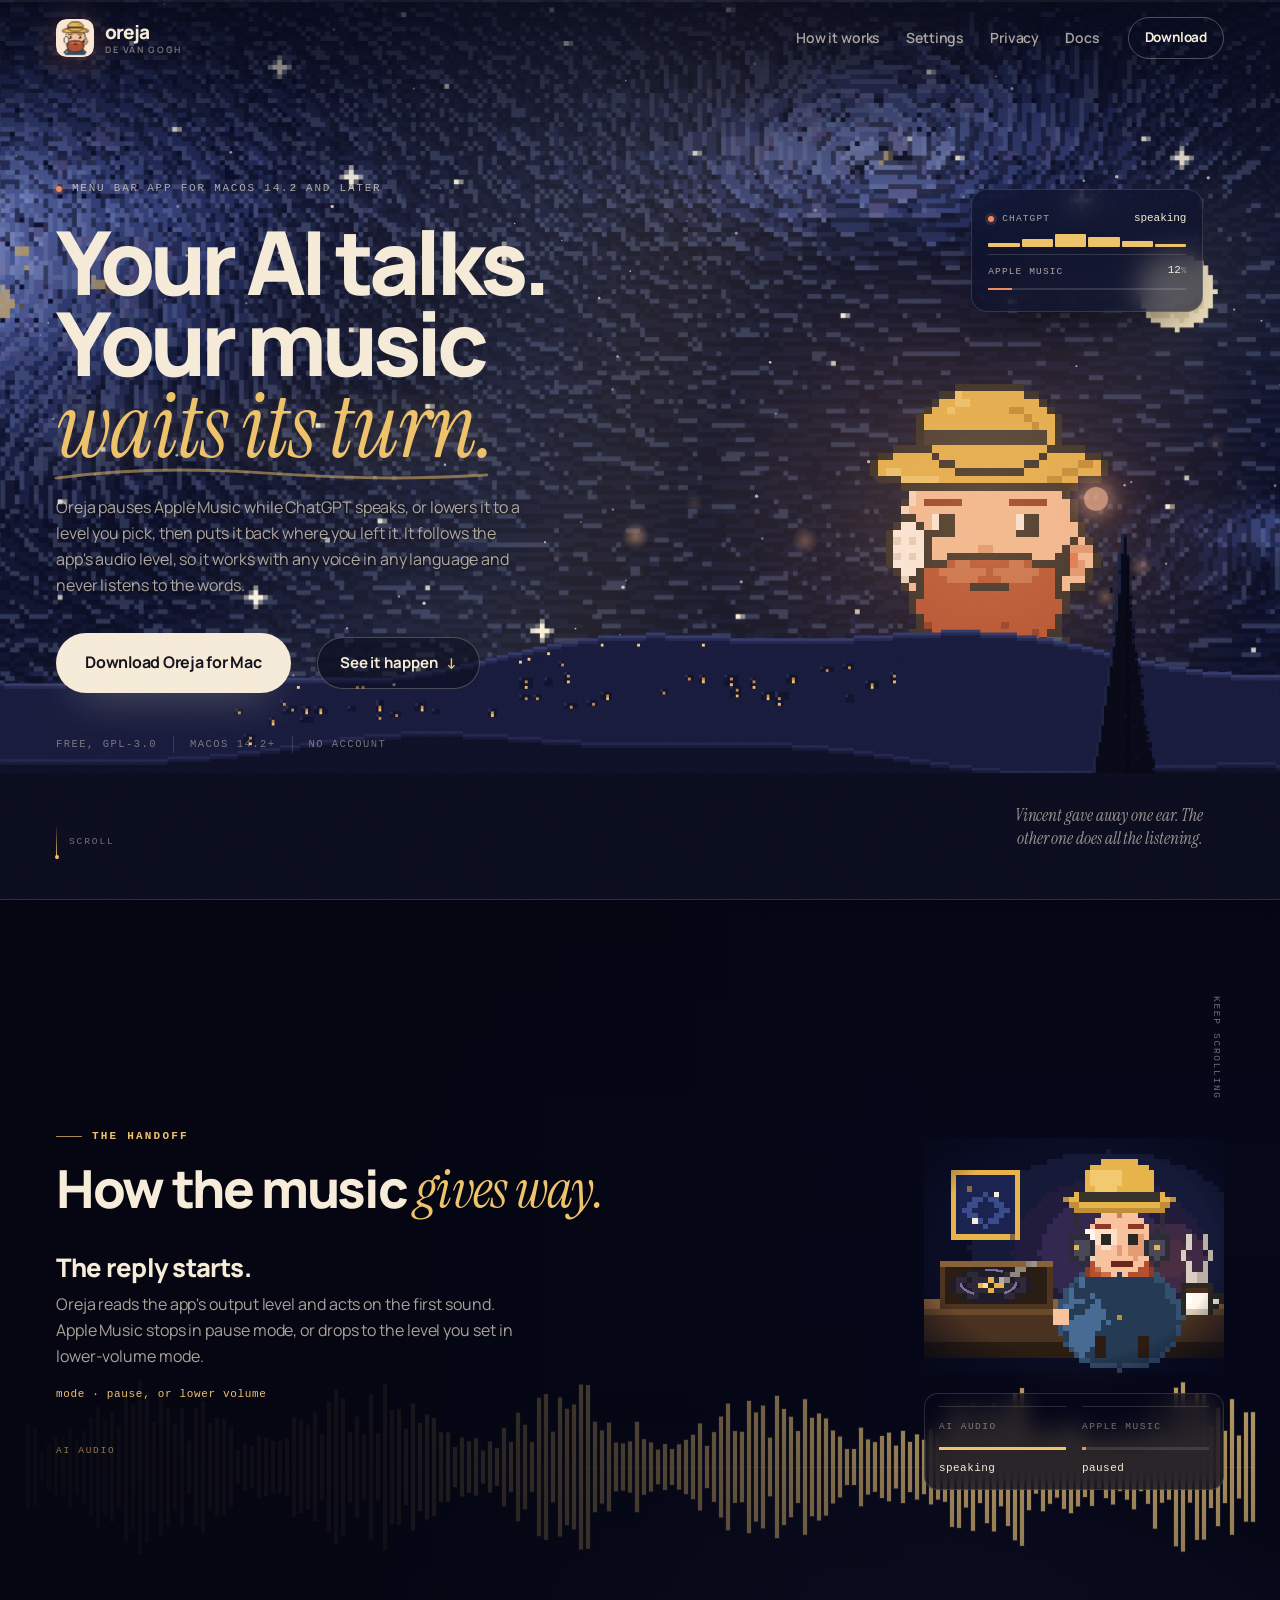
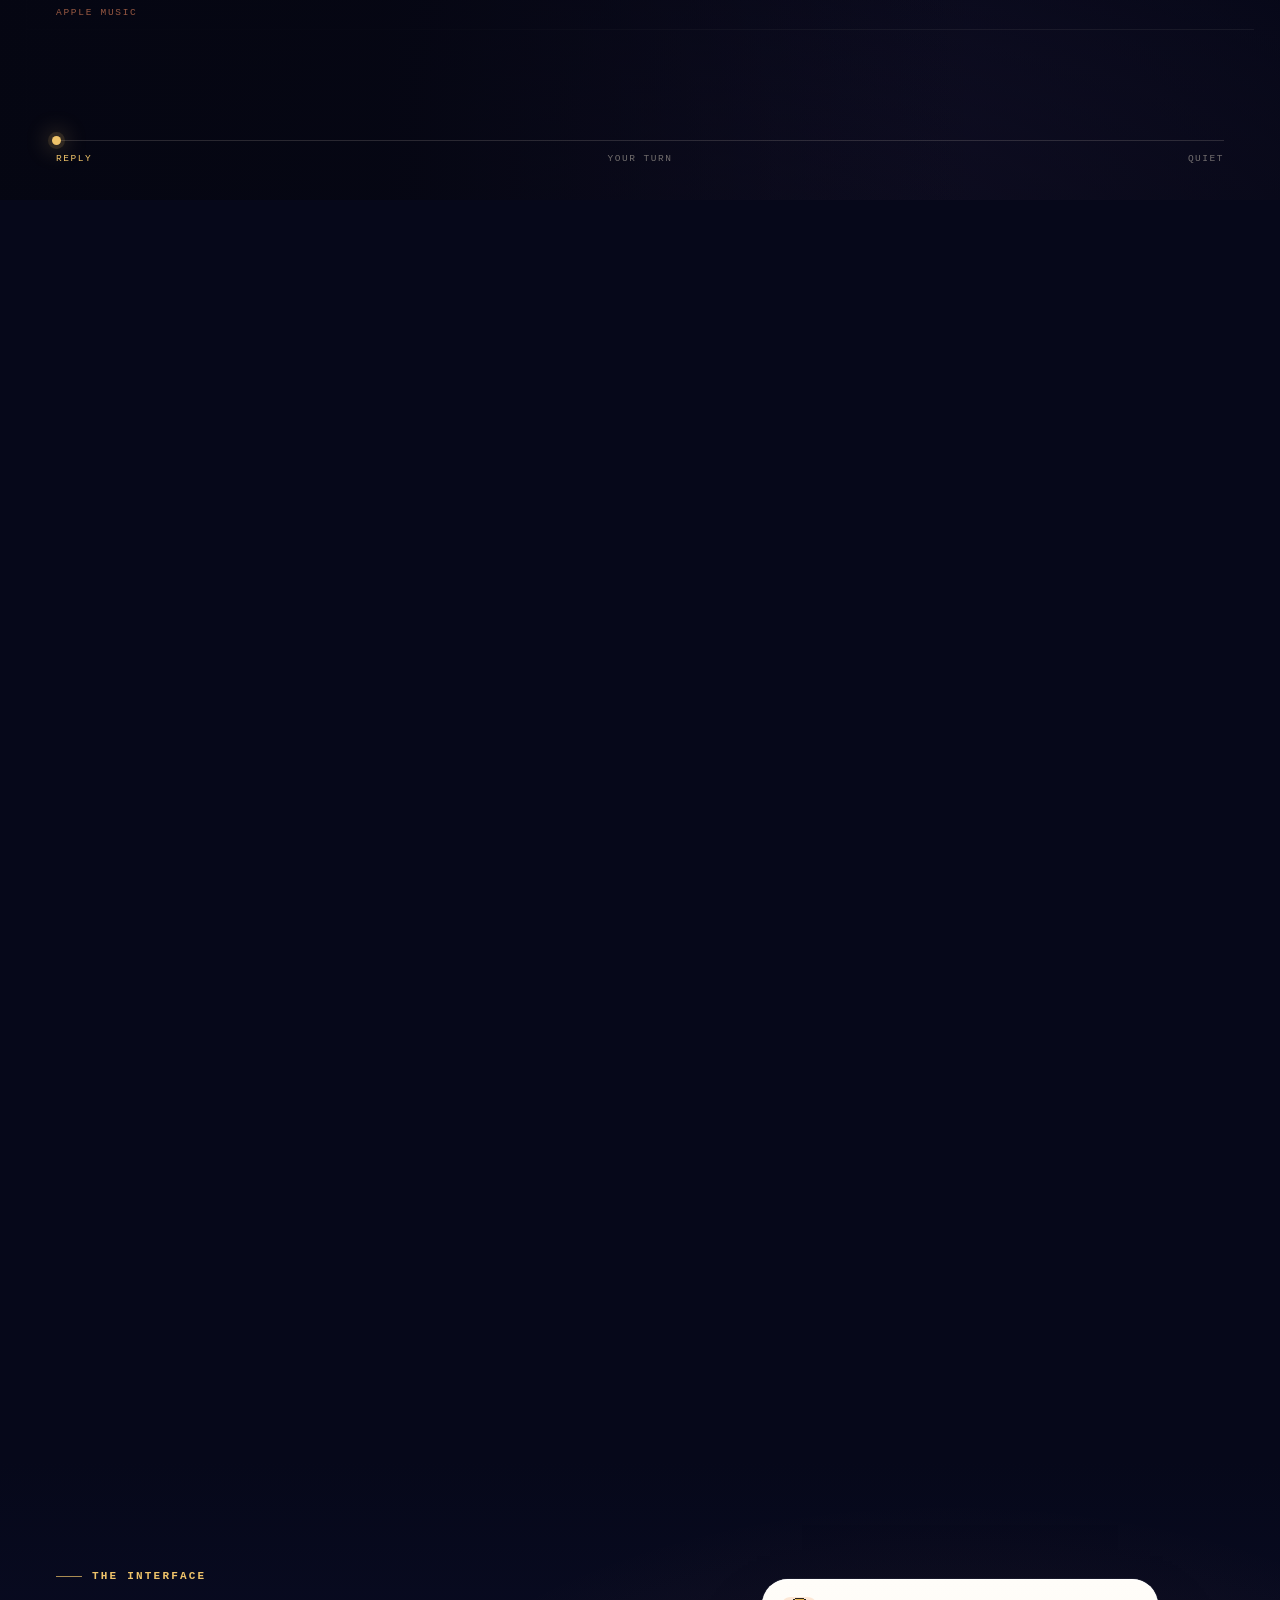
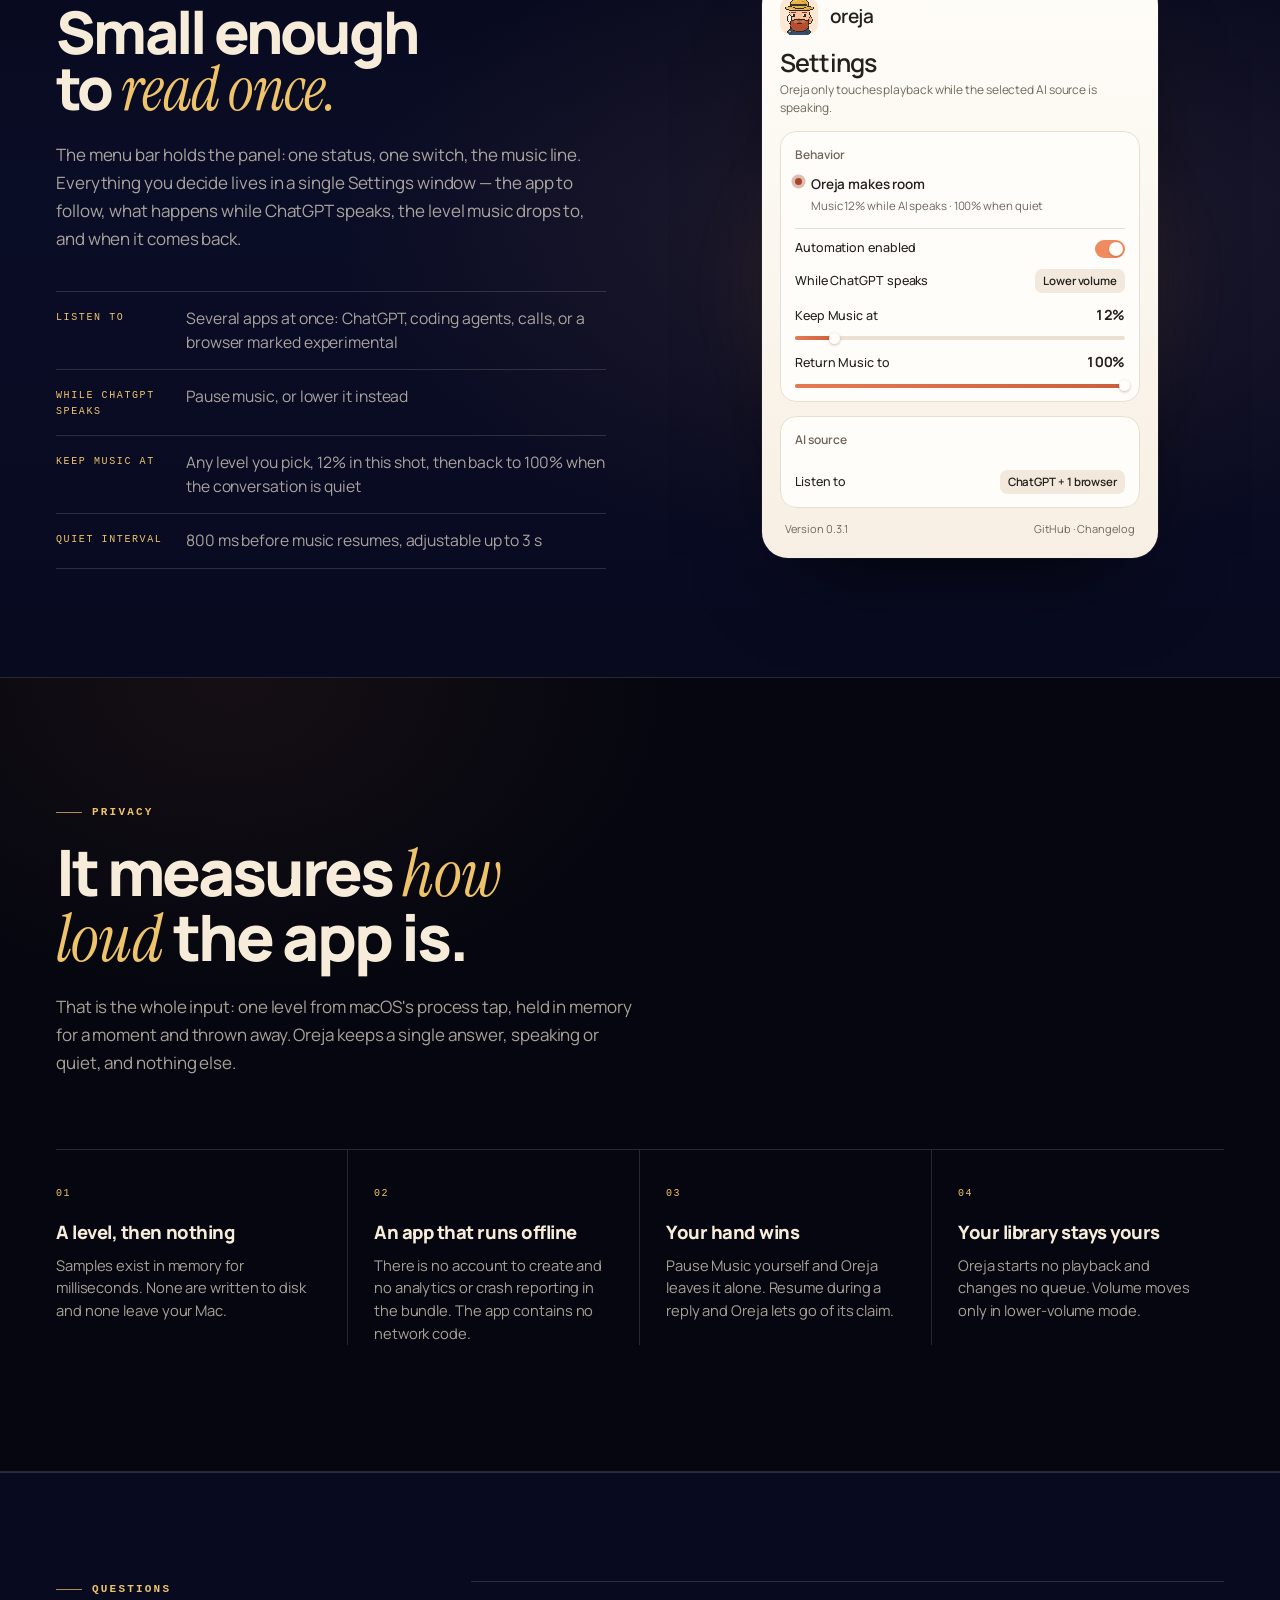
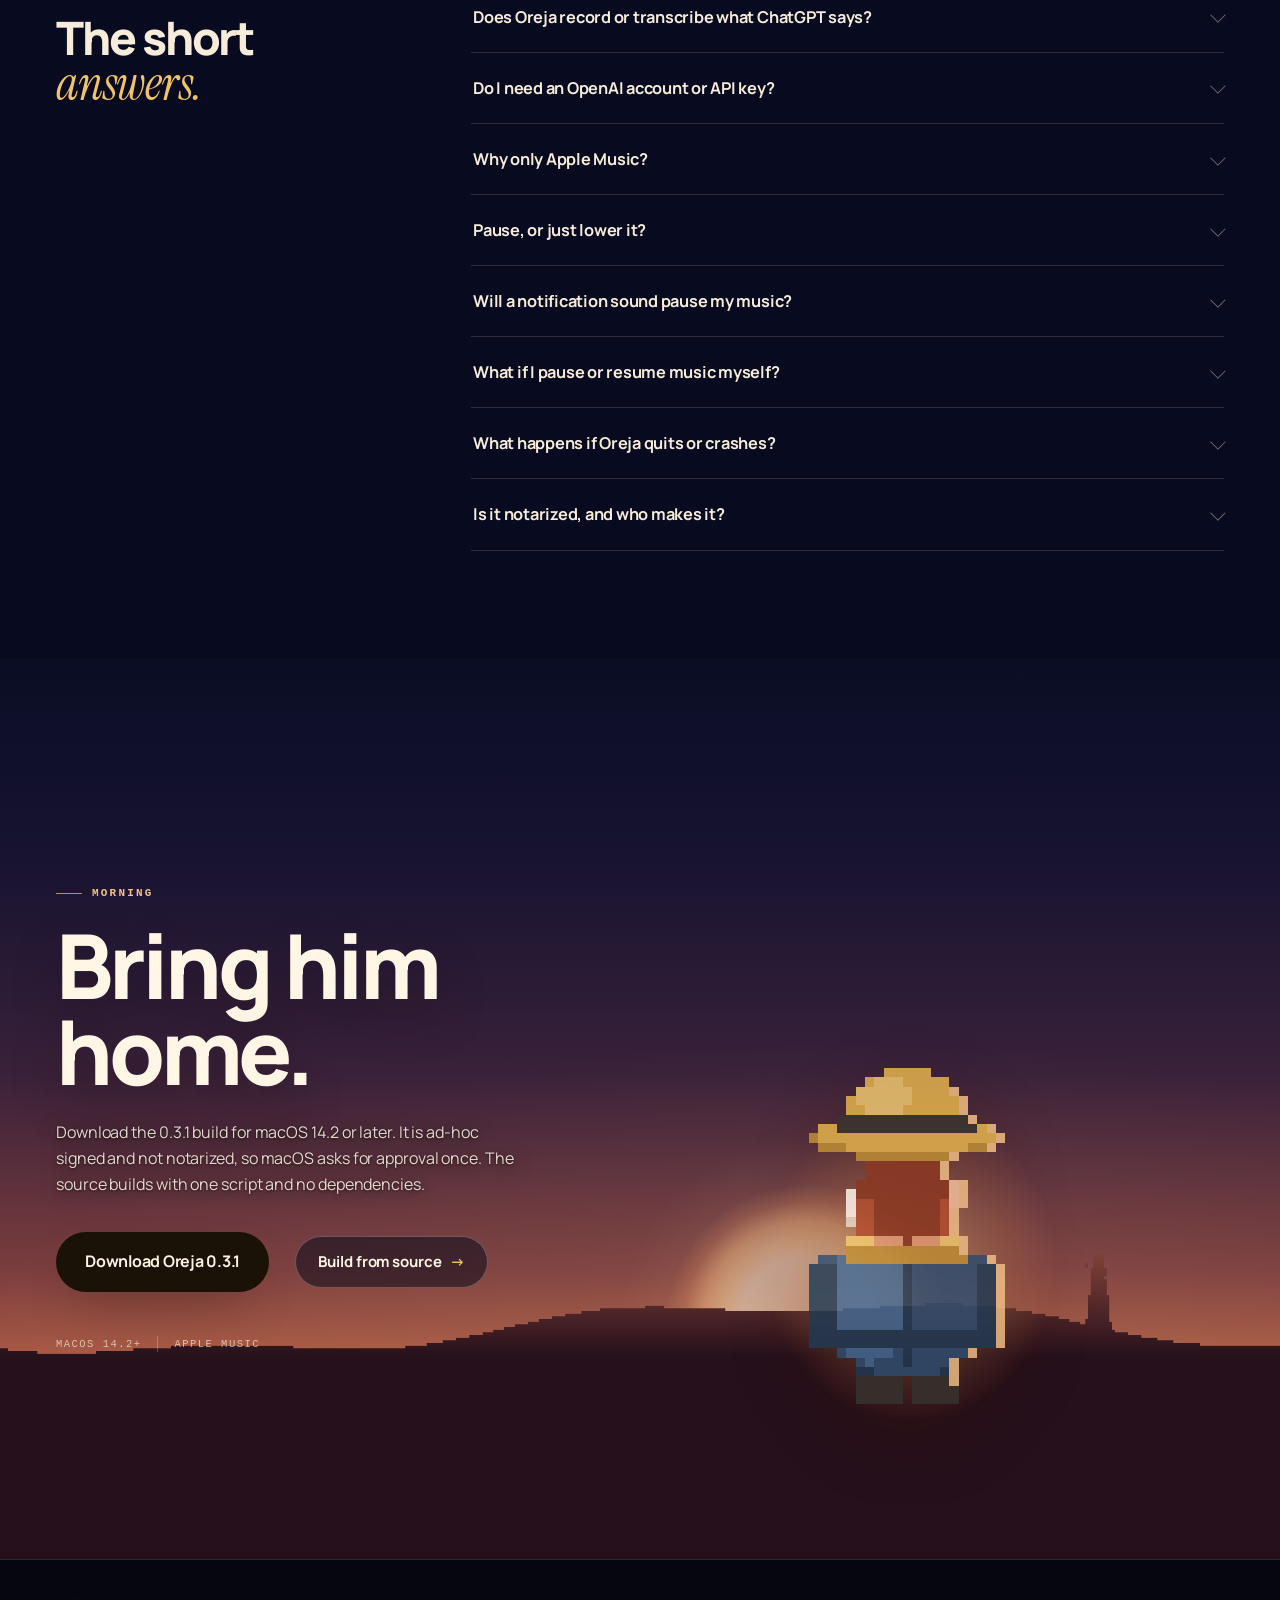
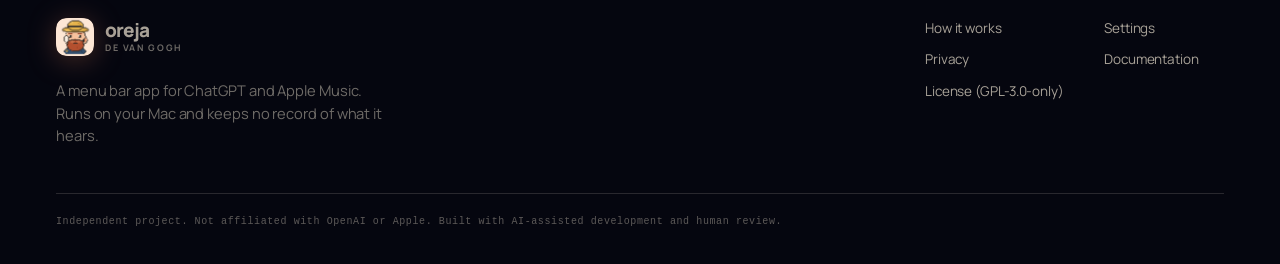
==== commit 8fa43385: "fix: menu bar icon was blank when automation was off (release 0.3.1) - speaker.slash and magnifyingg" ====
--- a/site/index.html
+++ b/site/index.html
@@ -60,13 +60,13 @@
           "name": "Oreja de Van Gogh",
           "alternateName": "Oreja",
           "url": "https://oreja-tau.vercel.app/",
-          "downloadUrl": "https://oreja-tau.vercel.app/downloads/Oreja-0.3.0.dmg",
+          "downloadUrl": "https://oreja-tau.vercel.app/downloads/Oreja-0.3.1.dmg",
           "image": "https://oreja-tau.vercel.app/assets/og.png",
           "description": "A macOS menu bar app that pauses or lowers Apple Music while the audio apps you choose speak, such as ChatGPT, then returns it at the level and position you chose.",
           "applicationCategory": "MultimediaApplication",
           "applicationSubCategory": "Menu bar utility",
           "operatingSystem": "macOS 14.2 or later",
-          "softwareVersion": "0.3.0",
+          "softwareVersion": "0.3.1",
           "license": "https://www.gnu.org/licenses/gpl-3.0.html",
           "isAccessibleForFree": true,
           "publisher": { "@id": "https://oreja-tau.vercel.app/#publisher" },
@@ -390,7 +390,7 @@
             </div>
 
             <div class="n-panel-foot">
-              <span>Version 0.3.0</span>
+              <span>Version 0.3.1</span>
               <span>GitHub · Changelog</span>
             </div>
           </div>
@@ -491,11 +491,11 @@
         <p class="n-eyebrow n-eyebrow-dark">Morning</p>
         <h2 id="get-title" class="n-h2 n-dawn-title">Bring him home.</h2>
         <p class="n-lede n-lede-dark">
-          Download the 0.3.0 build for macOS 14.2 or later. It is ad-hoc signed and not notarized, so
+          Download the 0.3.1 build for macOS 14.2 or later. It is ad-hoc signed and not notarized, so
           macOS asks for approval once. The source builds with one script and no dependencies.
         </p>
         <div class="n-actions">
-          <a class="n-btn n-btn-dark n-btn-lg" href="downloads/Oreja-0.3.0.dmg">Download Oreja 0.3.0</a>
+          <a class="n-btn n-btn-dark n-btn-lg" href="downloads/Oreja-0.3.1.dmg">Download Oreja 0.3.1</a>
           <a class="n-link n-link-dark" href="docs.html#building">Build from source <span aria-hidden="true">→</span></a>
         </div>
         <ul class="n-facts n-facts-dark">
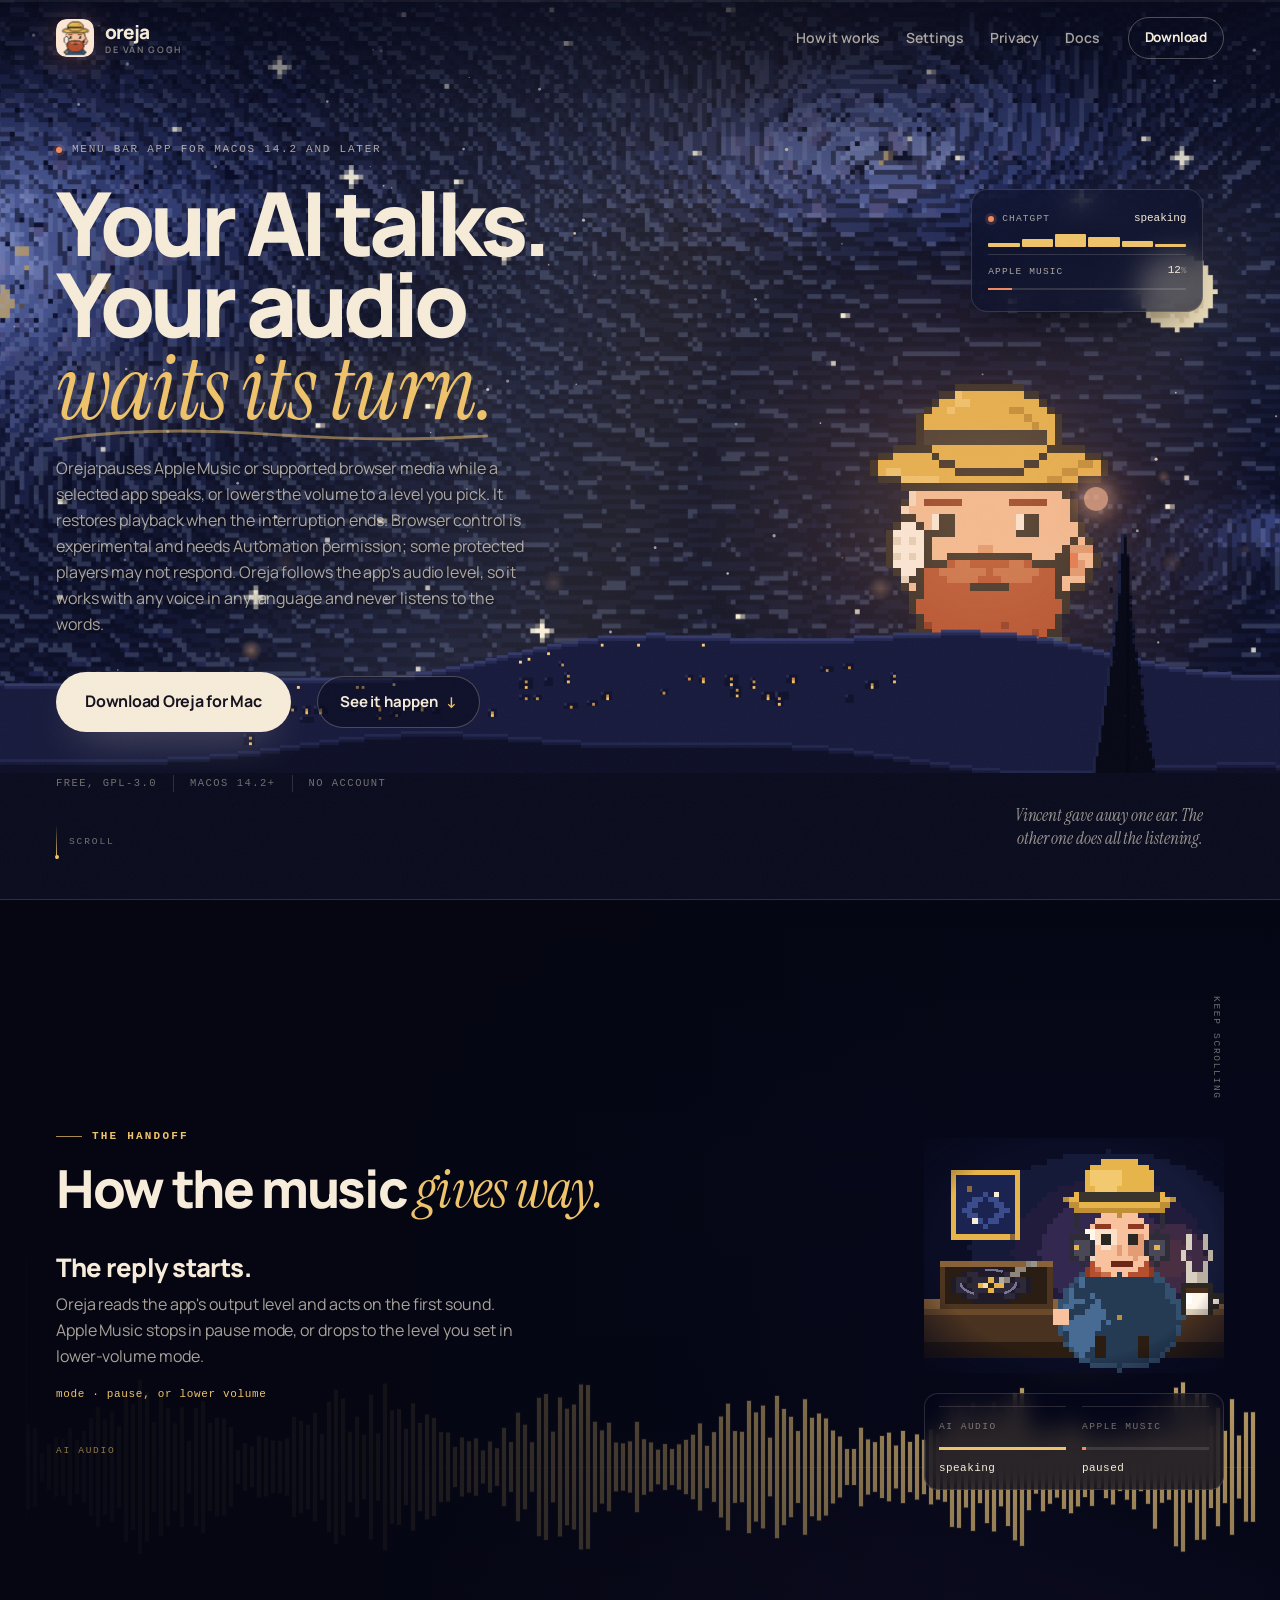
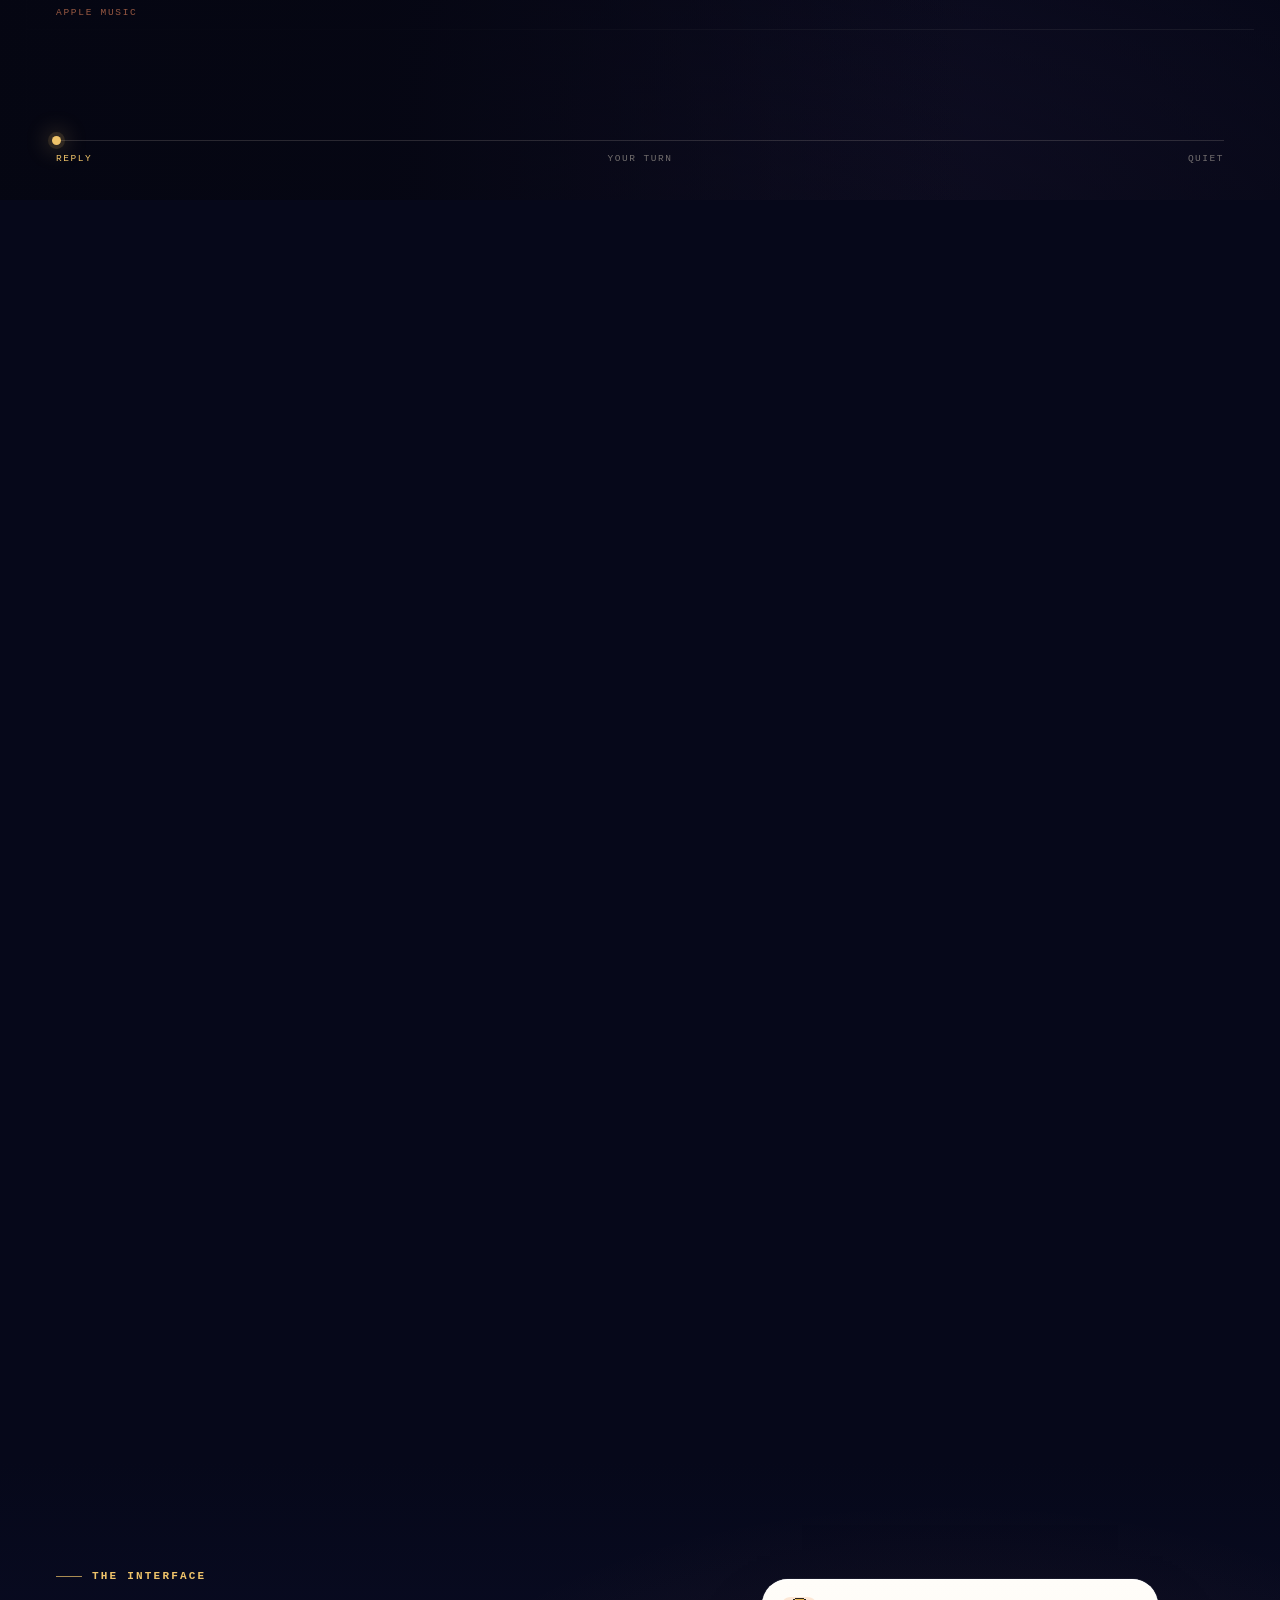
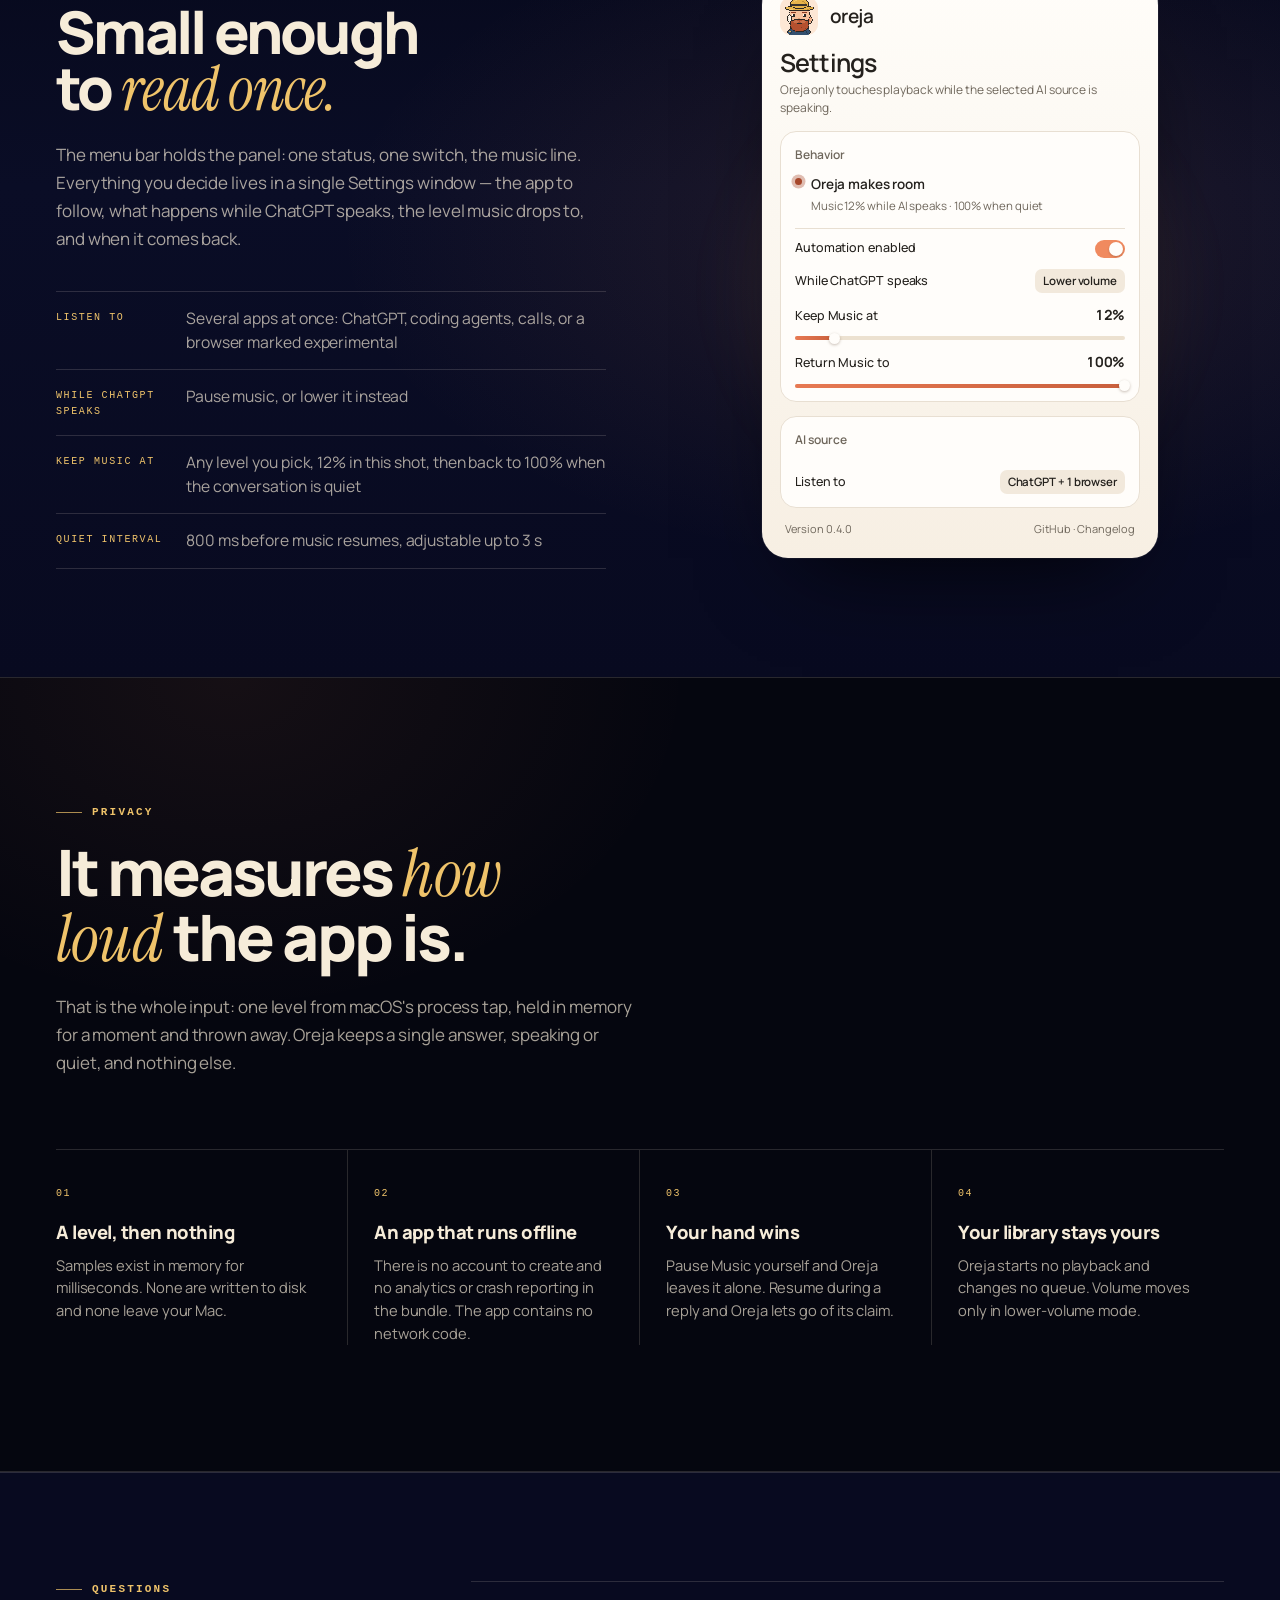
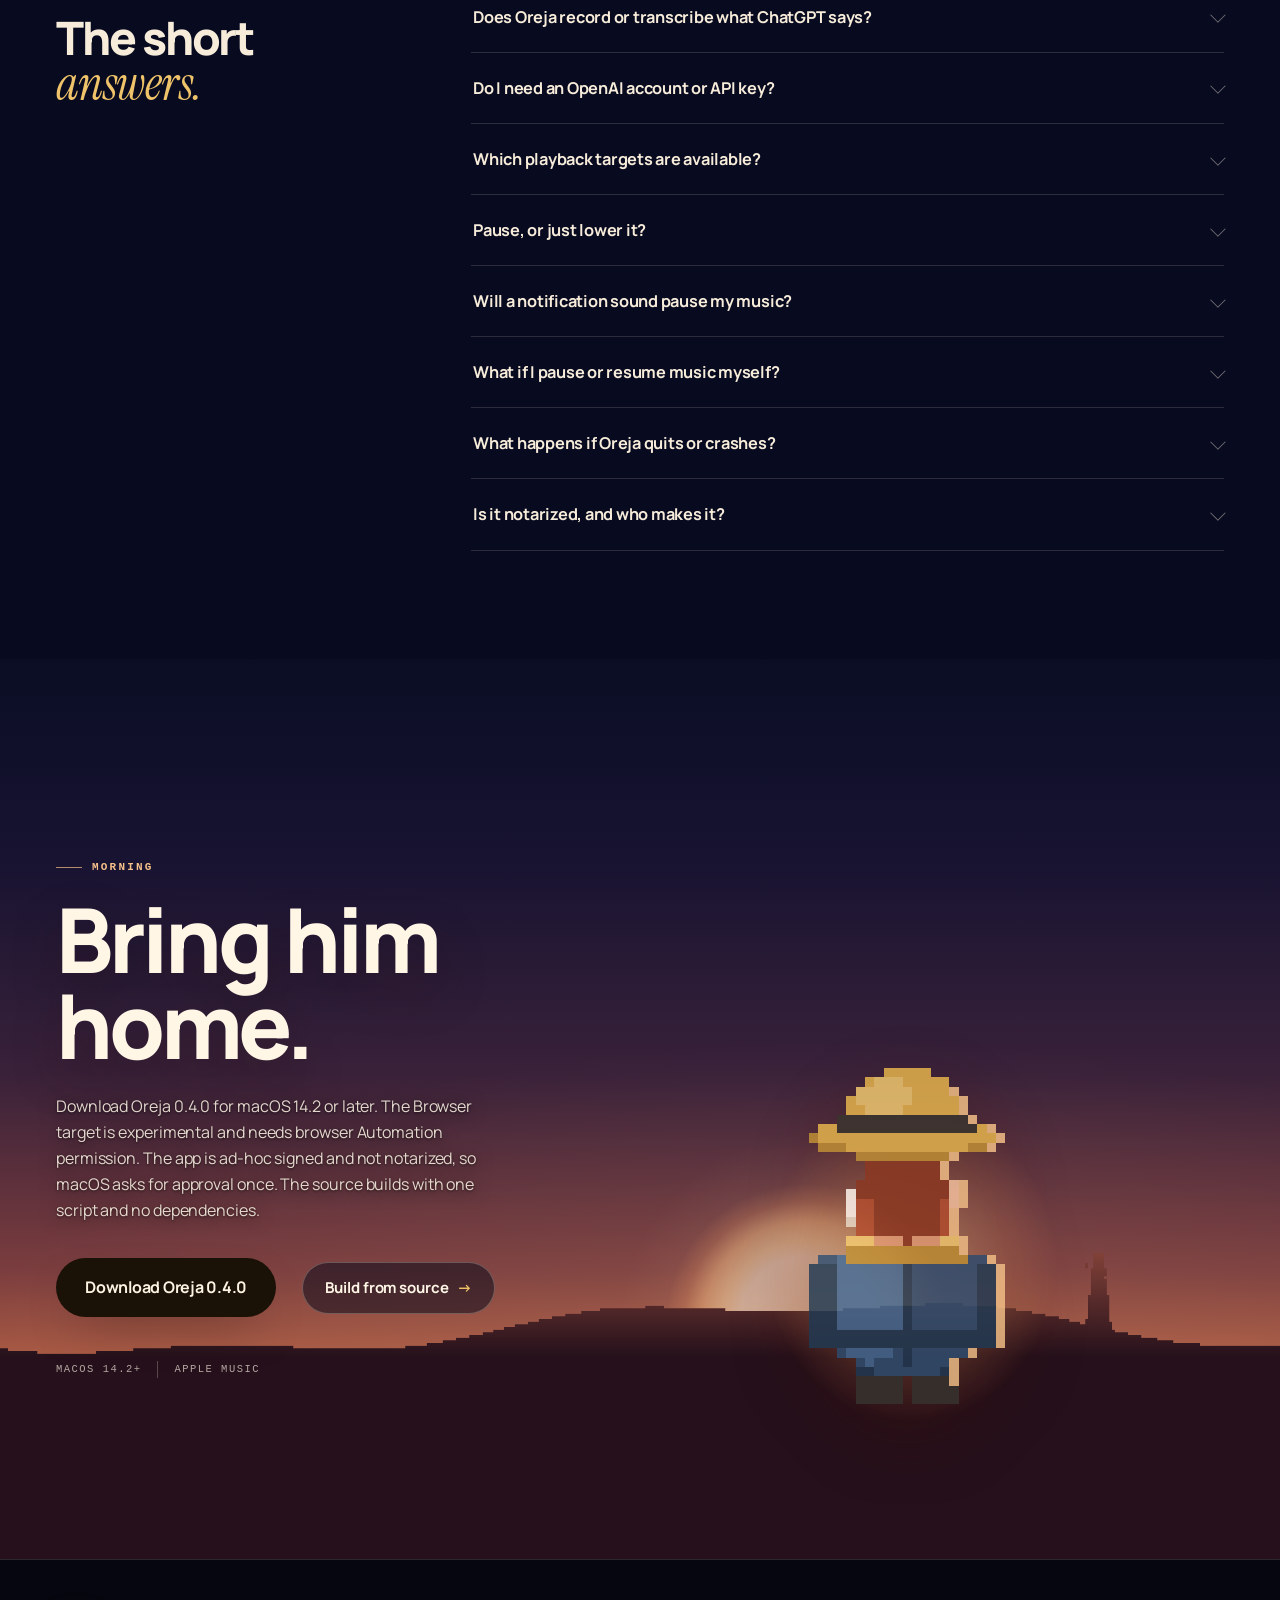
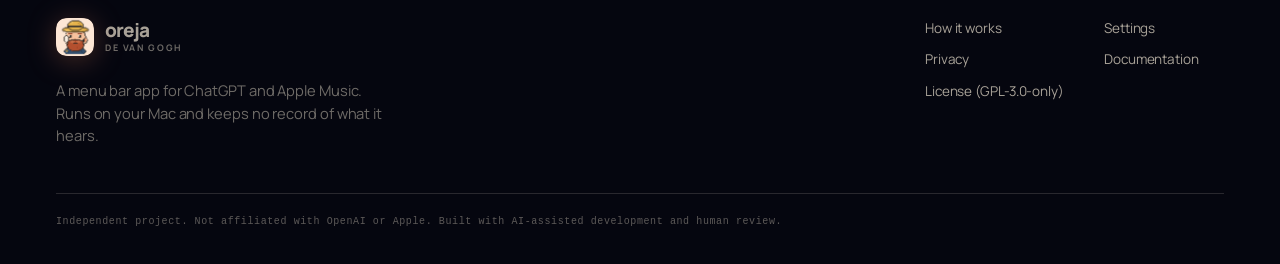
==== commit 8313abda: "Release Oreja 0.4.0 with experimental browser playback" ====
--- a/site/index.html
+++ b/site/index.html
@@ -4,7 +4,7 @@
   <meta charset="utf-8">
   <meta name="viewport" content="width=device-width, initial-scale=1">
   <title>Oreja de Van Gogh: pause Apple Music while ChatGPT speaks</title>
-  <meta name="description" content="A macOS menu bar app that pauses or lowers Apple Music while ChatGPT speaks, then puts it back where you left it. Local only, records nothing.">
+  <meta name="description" content="A macOS menu bar app that pauses or lowers Apple Music or supported browser media while selected apps speak. Browser playback is experimental.">
   <link rel="canonical" href="https://oreja-tau.vercel.app/">
   <meta name="robots" content="index, follow, max-image-preview:large">
   <meta name="theme-color" content="#080a20">
@@ -60,19 +60,20 @@
           "name": "Oreja de Van Gogh",
           "alternateName": "Oreja",
           "url": "https://oreja-tau.vercel.app/",
-          "downloadUrl": "https://oreja-tau.vercel.app/downloads/Oreja-0.3.1.dmg",
+          "downloadUrl": "https://oreja-tau.vercel.app/downloads/Oreja-0.4.0.dmg",
           "image": "https://oreja-tau.vercel.app/assets/og.png",
-          "description": "A macOS menu bar app that pauses or lowers Apple Music while the audio apps you choose speak, such as ChatGPT, then returns it at the level and position you chose.",
+          "description": "A macOS menu bar app that pauses or lowers Apple Music or browser media while selected audio apps speak. Browser playback is experimental.",
           "applicationCategory": "MultimediaApplication",
           "applicationSubCategory": "Menu bar utility",
           "operatingSystem": "macOS 14.2 or later",
-          "softwareVersion": "0.3.1",
+          "softwareVersion": "0.4.0",
           "license": "https://www.gnu.org/licenses/gpl-3.0.html",
           "isAccessibleForFree": true,
           "publisher": { "@id": "https://oreja-tau.vercel.app/#publisher" },
           "offers": { "@type": "Offer", "price": "0", "priceCurrency": "USD" },
           "featureList": [
-            "Pauses or lowers Apple Music while ChatGPT speaks",
+            "Pauses or lowers Apple Music or browser media while selected audio apps speak",
+            "Experimental Browser playback target for standard HTML media in supported browsers",
             "Returns playback at the level and position you chose",
             "Follows the app's audio level instead of recognising words",
             "Runs on the Mac, with no account and no recording"
@@ -101,10 +102,10 @@
             },
             {
               "@type": "Question",
-              "name": "Why only Apple Music?",
-              "acceptedAnswer": {
-                "@type": "Answer",
-                "text": "Apple Music is the one player Oreja controls today. More players are coming."
+              "name": "Which playback targets are available?",
+              "acceptedAnswer": {
+                "@type": "Answer",
+                "text": "Apple Music and an experimental Browser target. Browser media controls standard HTML audio and video in Safari, Chrome, Edge, Brave, Arc, and ego lite using Apple Events and page scripting. Firefox has no adapter; protected or custom players may not respond. Spotify's native app is not a playback target."
               }
             },
             {
@@ -218,7 +219,7 @@
         <p class="n-kicker"><span class="n-dot" aria-hidden="true"></span> Menu bar app for macOS 14.2 and later</p>
         <h1 id="hero-title" class="n-display">
           <span>Your AI talks.</span>
-          <span>Your music</span>
+          <span>Your audio</span>
           <span class="n-underline">
             <em>waits its turn.</em>
             <svg viewBox="0 0 300 18" aria-hidden="true" focusable="false" preserveAspectRatio="none">
@@ -227,9 +228,11 @@
           </span>
         </h1>
         <p class="n-lede">
-          Oreja pauses Apple Music while ChatGPT speaks, or lowers it to a level you pick, then
-          puts it back where you left it. It follows the app's audio level, so it works with any
-          voice in any language and never listens to the words.
+          Oreja pauses Apple Music or supported browser media while a selected app speaks, or lowers
+          the volume to a level you pick. It restores playback when the interruption ends. Browser
+          control is experimental and needs Automation permission; some protected players may not
+          respond. Oreja follows the app's audio level, so it works with any voice in any language
+          and never listens to the words.
         </p>
         <div class="n-actions">
           <a class="n-btn n-btn-solid n-btn-lg" href="#get" data-sc-magnet="0.24" data-sc-rise="0">Download Oreja for Mac</a>
@@ -390,7 +393,7 @@
             </div>
 
             <div class="n-panel-foot">
-              <span>Version 0.3.1</span>
+              <span>Version 0.4.0</span>
               <span>GitHub · Changelog</span>
             </div>
           </div>
@@ -451,8 +454,8 @@
             <p>No. Oreja does not talk to OpenAI. It observes the local audio output of the app you choose and controls Apple Music through macOS automation.</p>
           </details>
           <details>
-            <summary>Why only Apple Music?</summary>
-            <p>Apple Music is the one player Oreja controls today. More players are coming.</p>
+            <summary>Which playback targets are available?</summary>
+            <p>Apple Music and an experimental Browser target. Browser media controls standard HTML audio and video in Safari, Chrome, Edge, Brave, Arc, and ego lite using Apple Events and page scripting. Firefox has no adapter; protected or custom players may not respond. Spotify's native app is not a playback target.</p>
           </details>
           <details>
             <summary>Pause, or just lower it?</summary>
@@ -491,11 +494,12 @@
         <p class="n-eyebrow n-eyebrow-dark">Morning</p>
         <h2 id="get-title" class="n-h2 n-dawn-title">Bring him home.</h2>
         <p class="n-lede n-lede-dark">
-          Download the 0.3.1 build for macOS 14.2 or later. It is ad-hoc signed and not notarized, so
-          macOS asks for approval once. The source builds with one script and no dependencies.
+          Download Oreja 0.4.0 for macOS 14.2 or later. The Browser target is experimental and needs
+          browser Automation permission. The app is ad-hoc signed and not notarized, so macOS asks
+          for approval once. The source builds with one script and no dependencies.
         </p>
         <div class="n-actions">
-          <a class="n-btn n-btn-dark n-btn-lg" href="downloads/Oreja-0.3.1.dmg">Download Oreja 0.3.1</a>
+          <a class="n-btn n-btn-dark n-btn-lg" href="downloads/Oreja-0.4.0.dmg">Download Oreja 0.4.0</a>
           <a class="n-link n-link-dark" href="docs.html#building">Build from source <span aria-hidden="true">→</span></a>
         </div>
         <ul class="n-facts n-facts-dark">
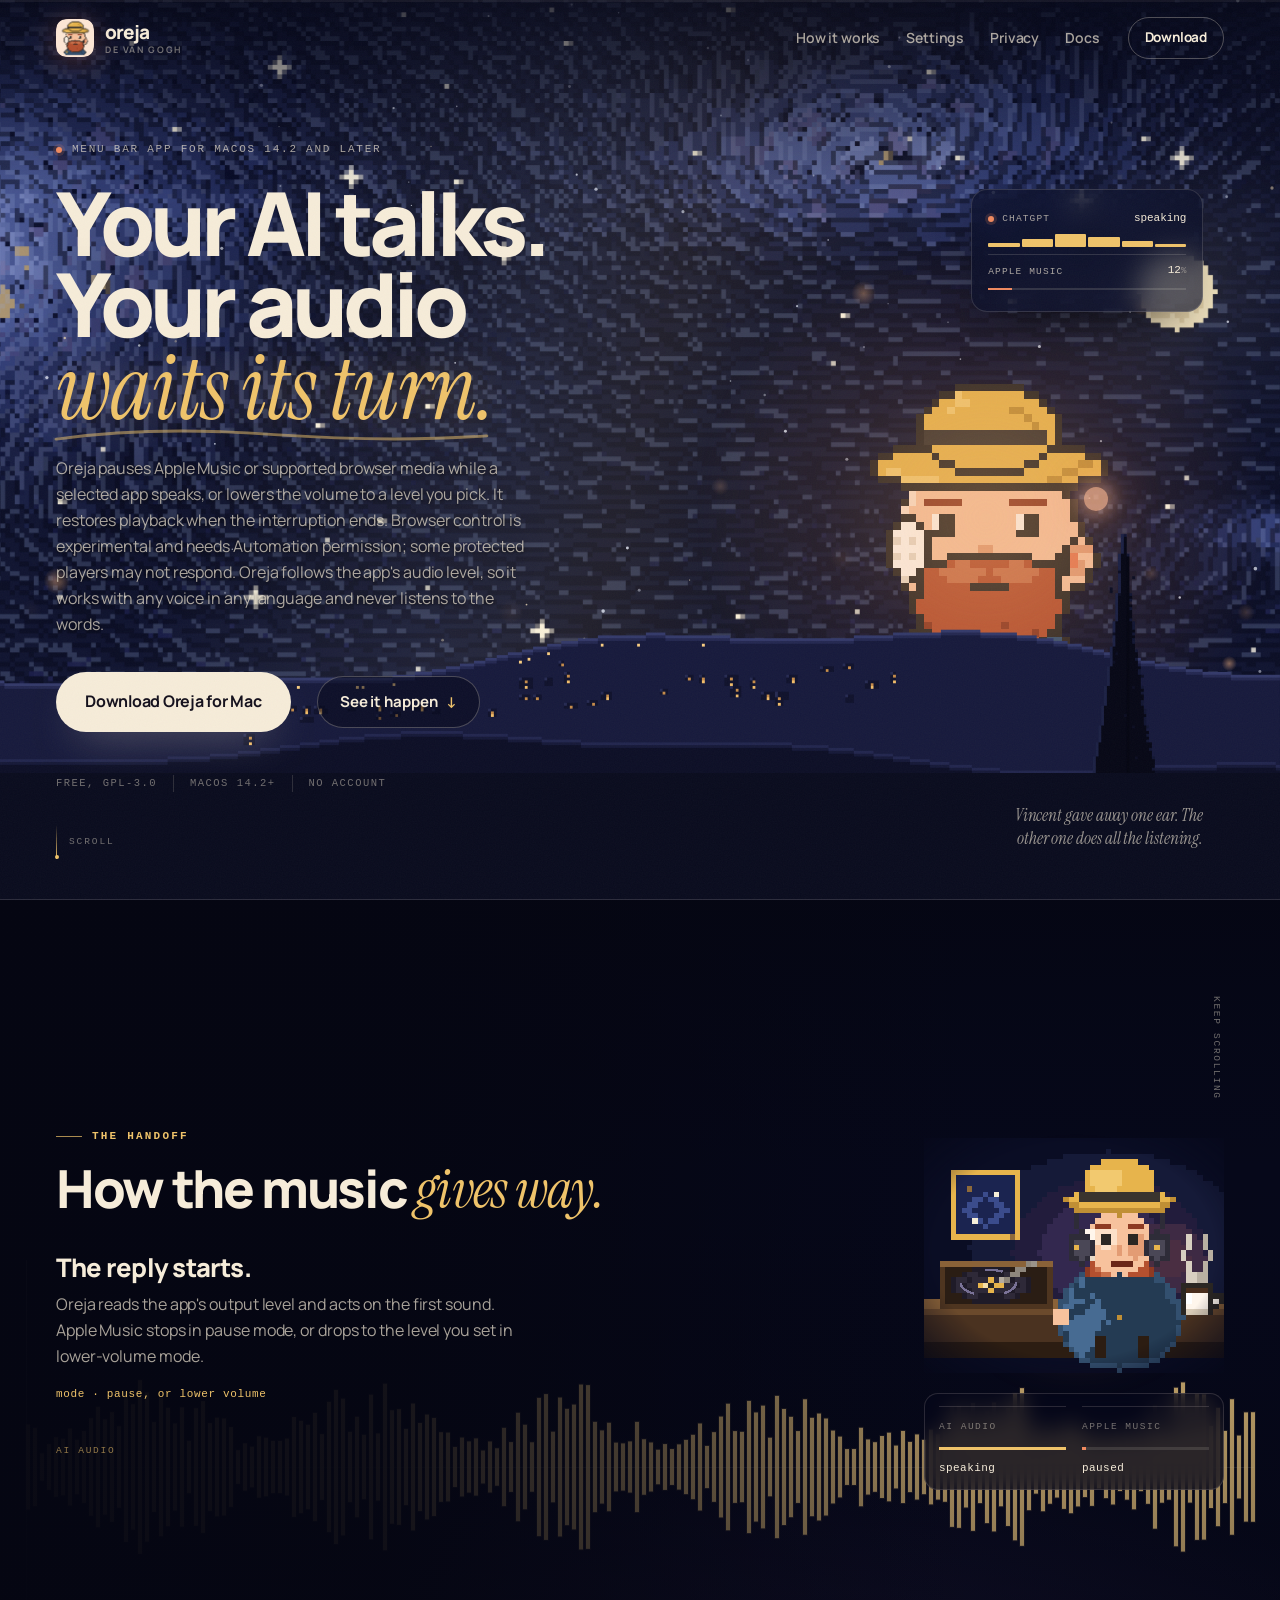
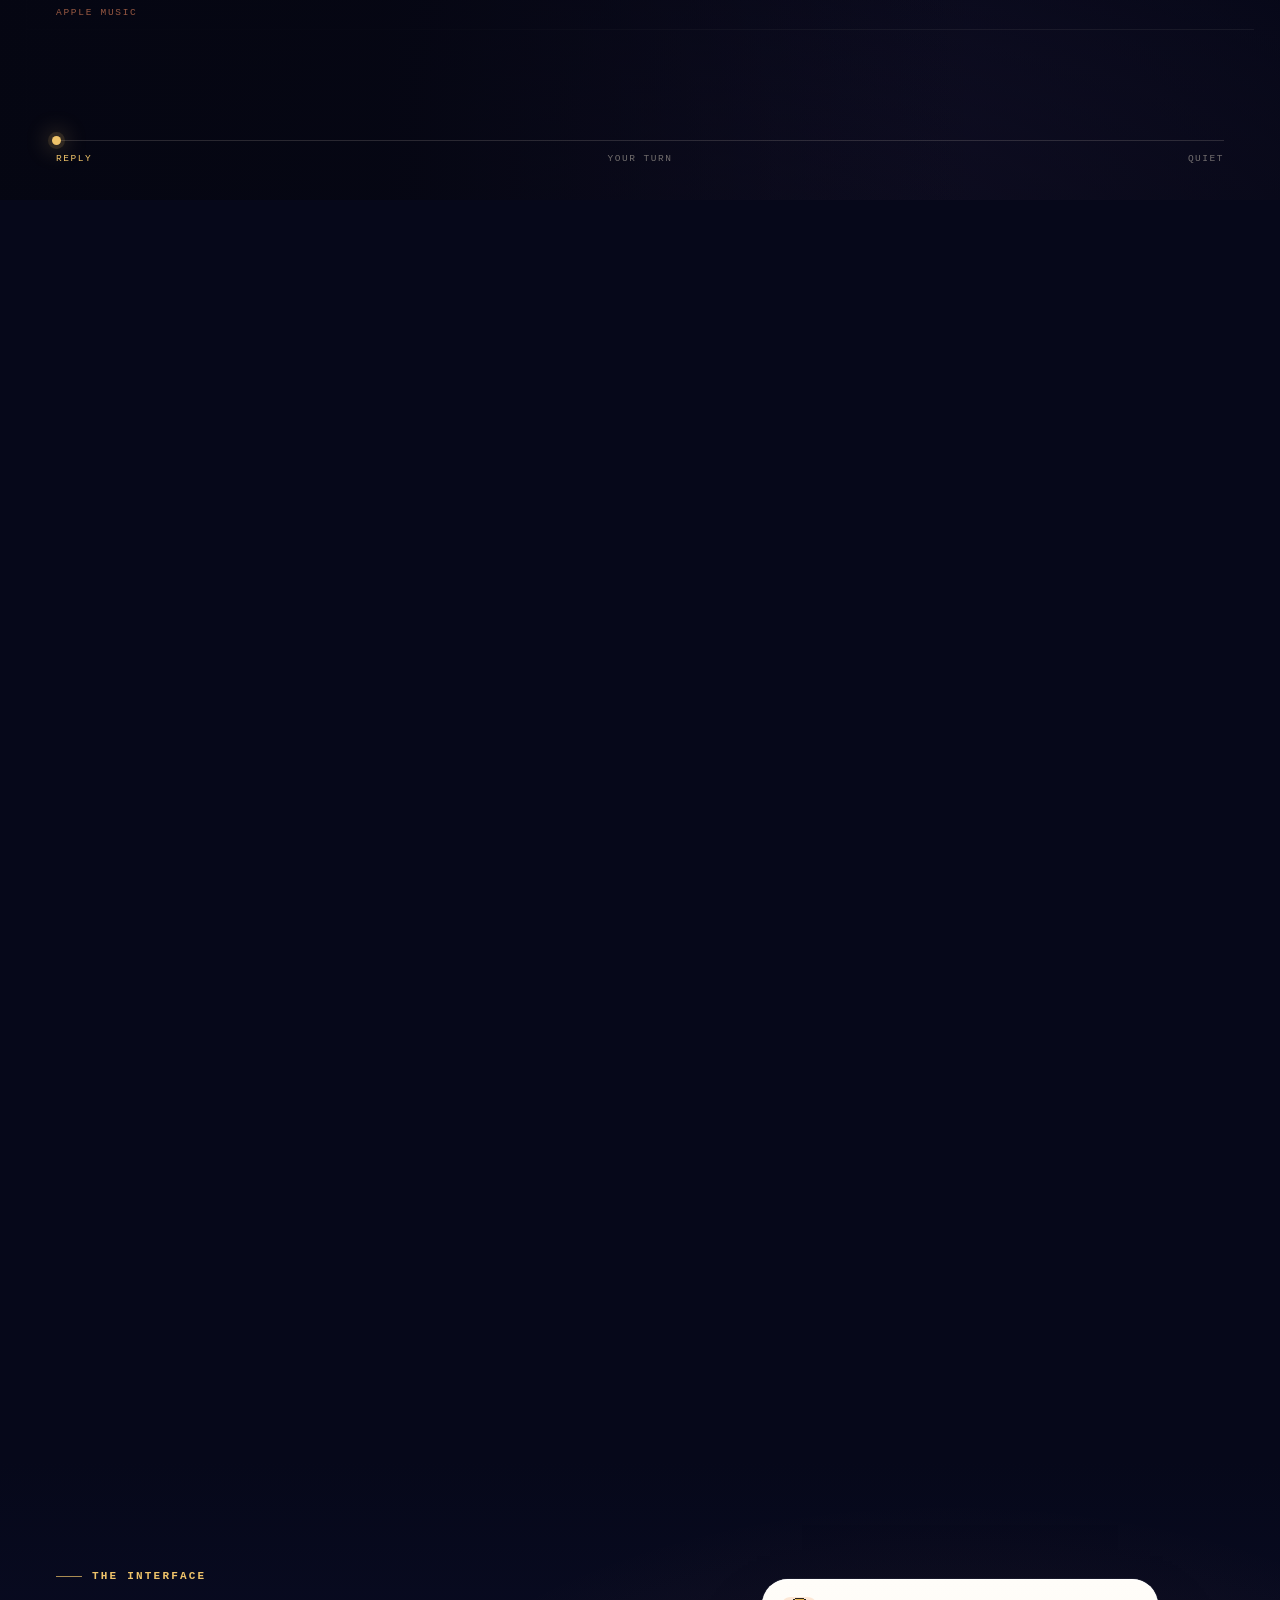
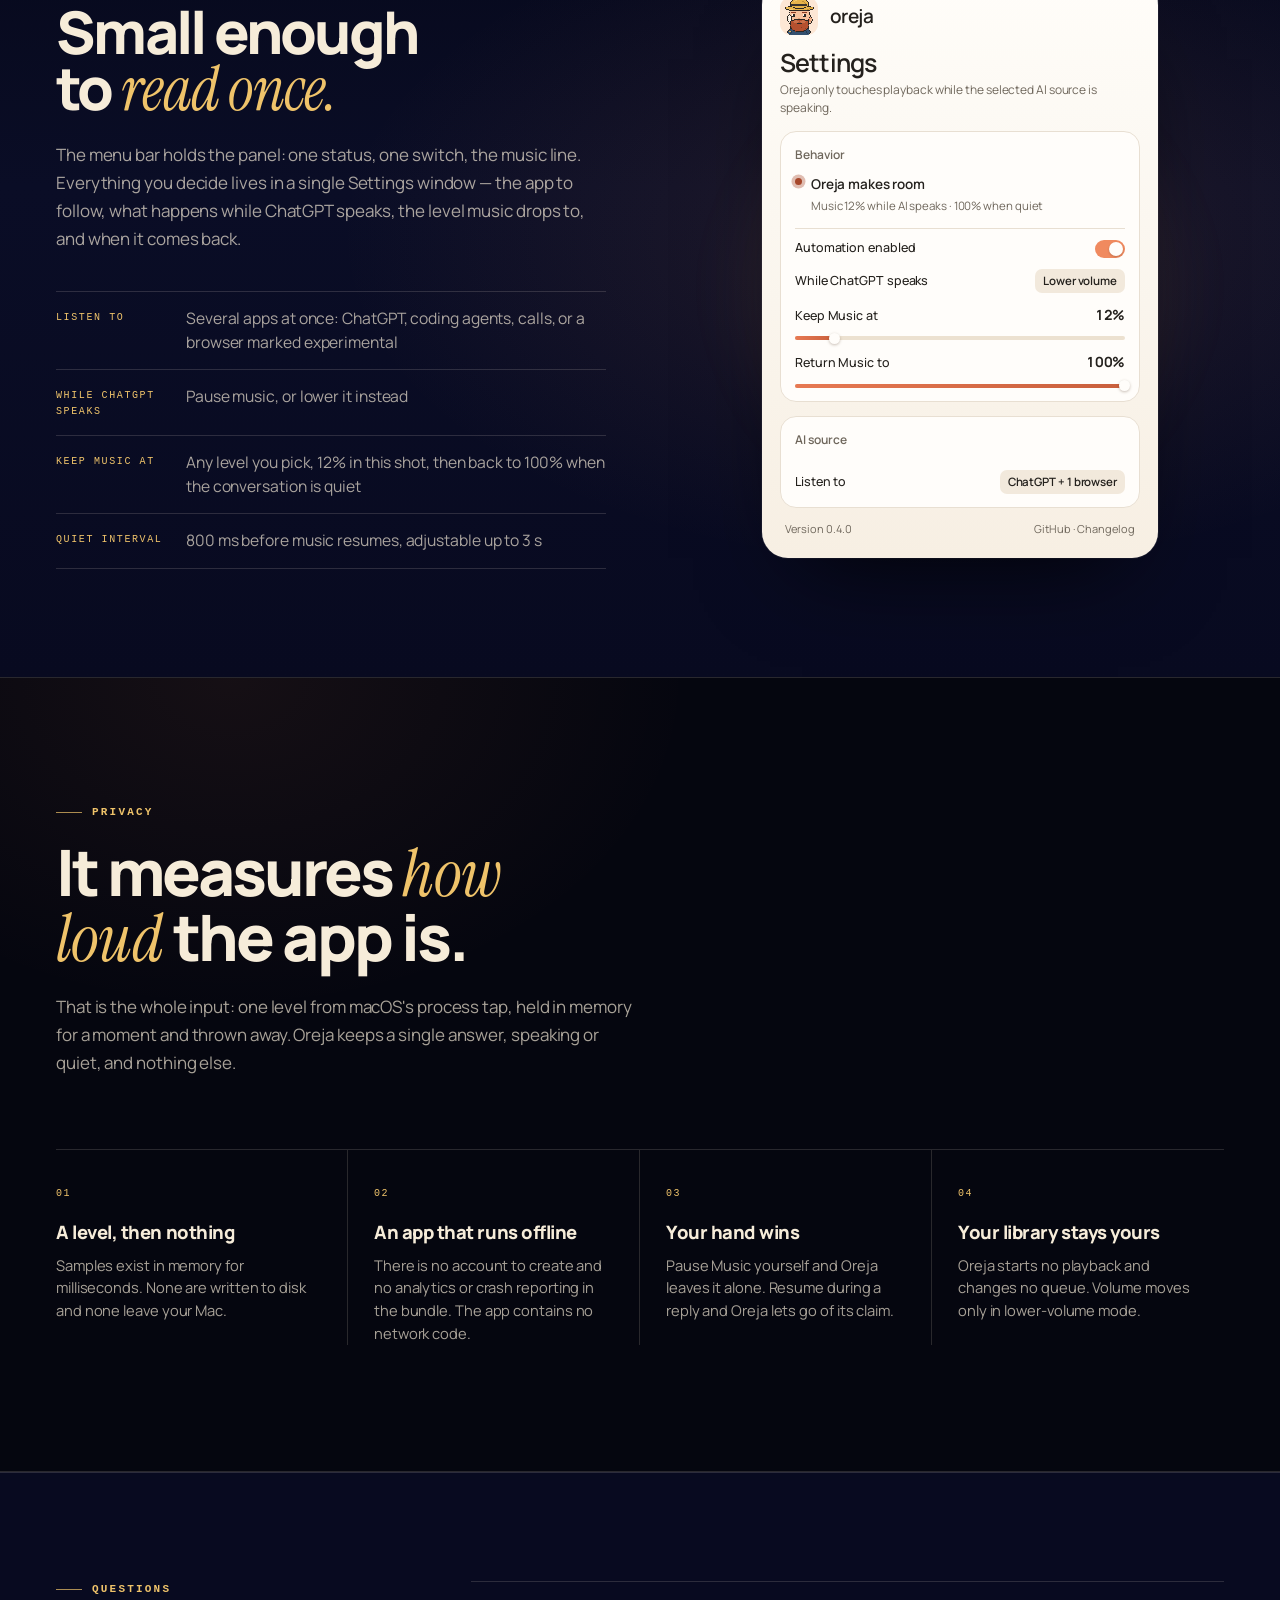
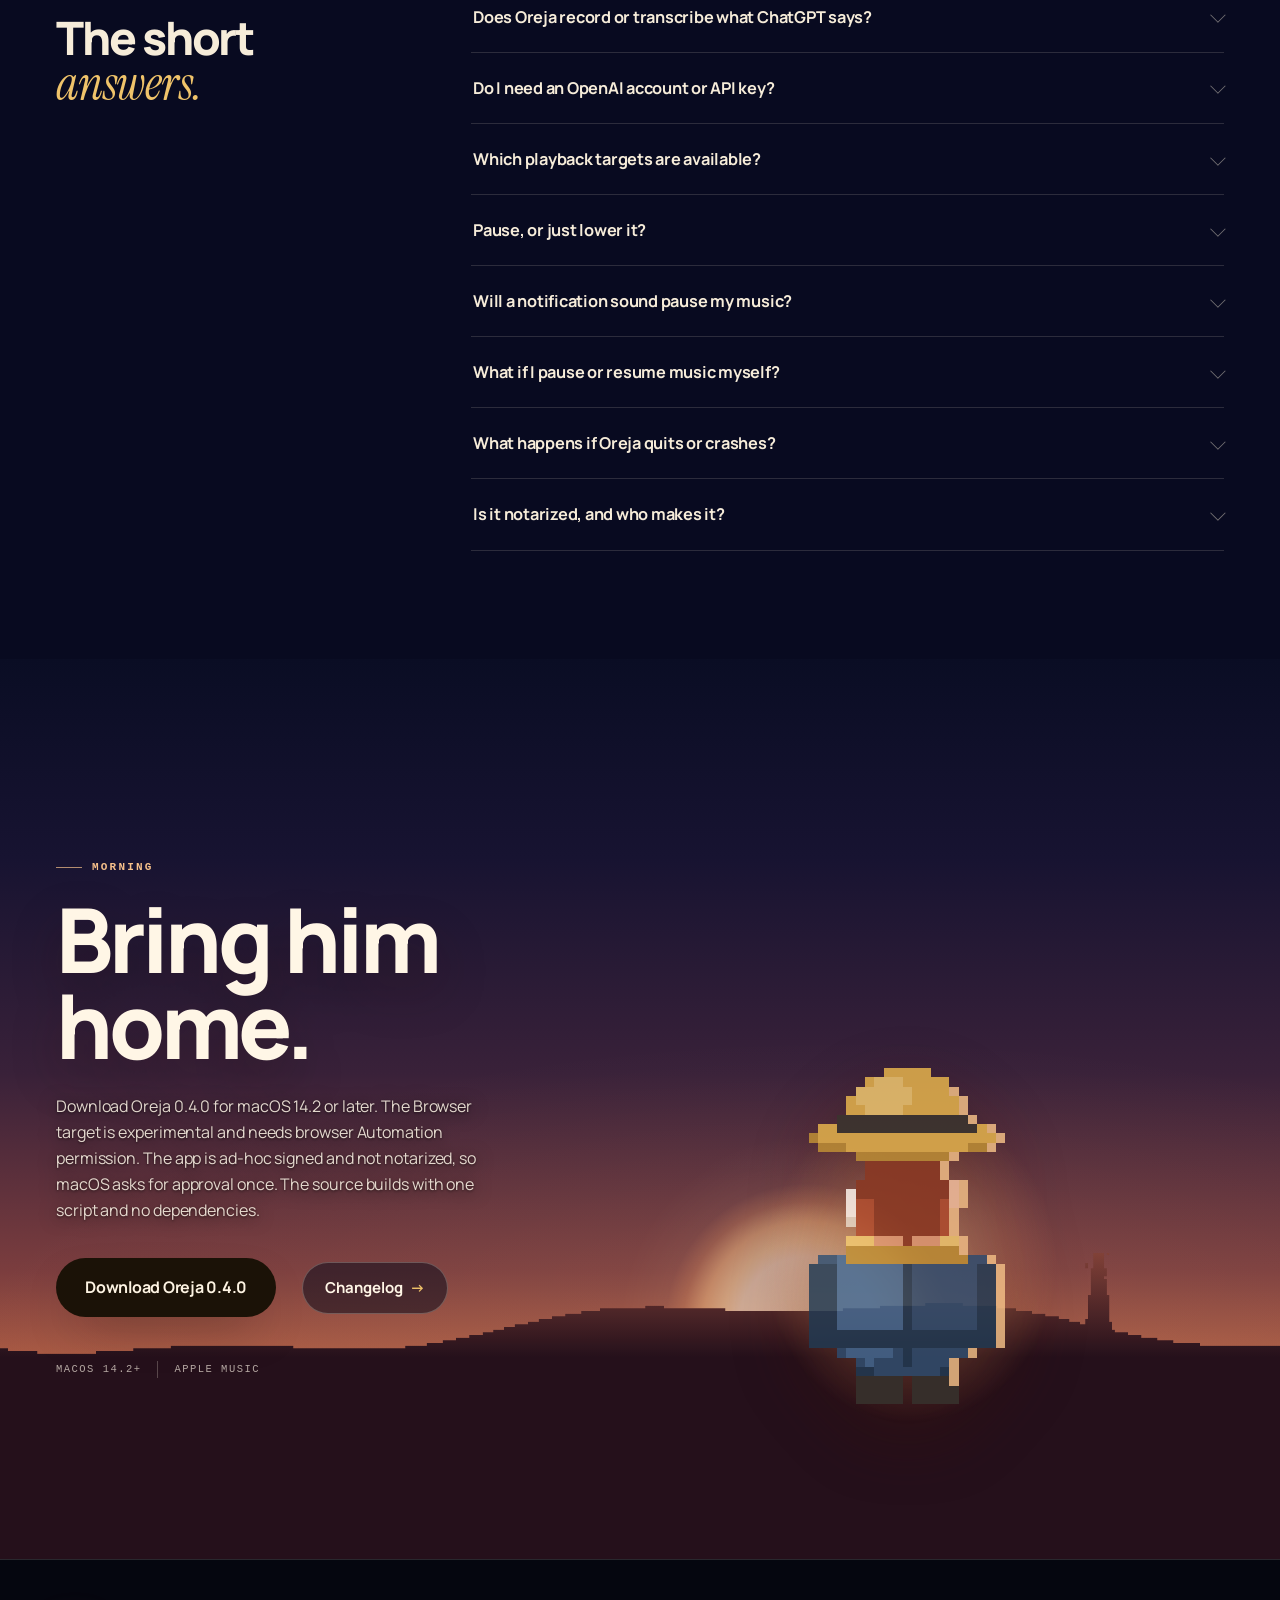
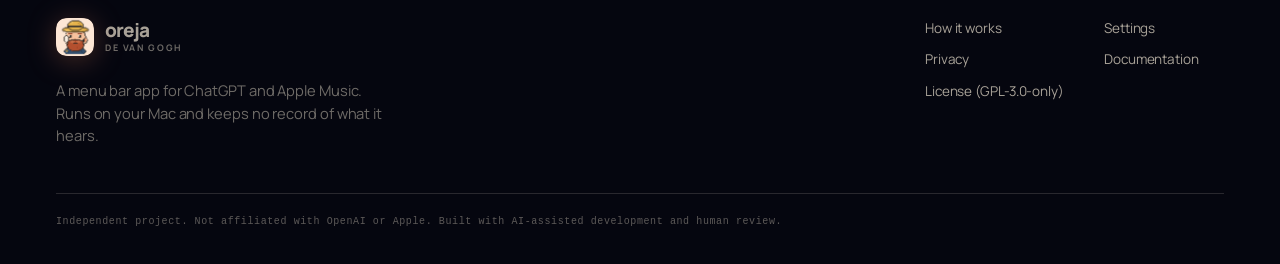
==== commit 46294d93: "Merge Oreja 0.4.0 and dawn interaction" ====
--- a/site/index.html
+++ b/site/index.html
@@ -486,9 +486,10 @@
       <div class="n-dawn-sky" aria-hidden="true"></div>
       <div class="n-sun" aria-hidden="true"></div>
       <div class="n-dawn-hills" aria-hidden="true"></div>
-      <div class="n-dawn-figure" aria-hidden="true">
+      <button class="n-dawn-figure" type="button" aria-label="Wake Vincent and reveal a note" aria-pressed="false" data-dawn-character>
         <img src="assets/vincent-back.png" width="208" height="304" alt="" loading="lazy" decoding="async">
-      </div>
+      </button>
+      <p class="n-dawn-whisper" aria-live="polite" data-dawn-whisper>He has been waiting for the music.</p>
 
       <div class="n-wrap n-dawn-inner">
         <p class="n-eyebrow n-eyebrow-dark">Morning</p>
@@ -500,7 +501,7 @@
         </p>
         <div class="n-actions">
           <a class="n-btn n-btn-dark n-btn-lg" href="downloads/Oreja-0.4.0.dmg">Download Oreja 0.4.0</a>
-          <a class="n-link n-link-dark" href="docs.html#building">Build from source <span aria-hidden="true">→</span></a>
+          <a class="n-link n-link-dark" href="https://github.com/EnzoVezzaro/oreja/blob/main/CHANGELOG.md">Changelog <span aria-hidden="true">→</span></a>
         </div>
         <ul class="n-facts n-facts-dark">
           <li>macOS 14.2+</li>
--- a/site/night.css
+++ b/site/night.css
@@ -659,6 +659,7 @@
 
 @media (prefers-reduced-motion: reduce) {
   .n-dawn-figure,
+  .n-dawn.is-awake .n-dawn-figure,
   .n-dawn-figure::before,
   .n-dawn-figure::after,
   .n-sun::after {
@@ -1995,7 +1996,18 @@
   transform-origin: 50% 100%;
   animation: n-back-breathe 9s var(--ease-soft) infinite;
   will-change: transform;
-}
+  padding: 0;
+  border: 0;
+  background: transparent;
+  cursor: pointer;
+  -webkit-tap-highlight-color: transparent;
+}
+
+.n-dawn-figure:focus-visible { outline: 2px solid #fff1c9; outline-offset: 8px; border-radius: 48%; }
+.n-dawn.is-awake .n-dawn-figure { animation: n-character-wake 1.15s var(--ease-out) both, n-back-breathe 9s 1.15s var(--ease-soft) infinite; }
+.n-dawn-whisper { position:absolute; z-index:5; right: max(4vw, calc((100% - var(--wrap))/2)); bottom: 42%; max-width: 17ch; color:#fff1d7; font: italic 1.35rem var(--serif); opacity:0; transform:translateY(10px); transition:opacity .35s ease, transform .45s var(--ease-out); pointer-events:none; }
+.n-dawn.is-awake .n-dawn-whisper { opacity:1; transform:translateY(0); }
+@keyframes n-character-wake { 35% { transform:translateY(-18px) rotate(3deg) scale(1.04); } 68% { transform:translateY(2px) rotate(-1.5deg); } 100% { transform:translateY(0) rotate(0); } }
 
 /* The warmth the sun puts on him, in front of the hills but behind his pixels. */
 .n-dawn-figure::before {
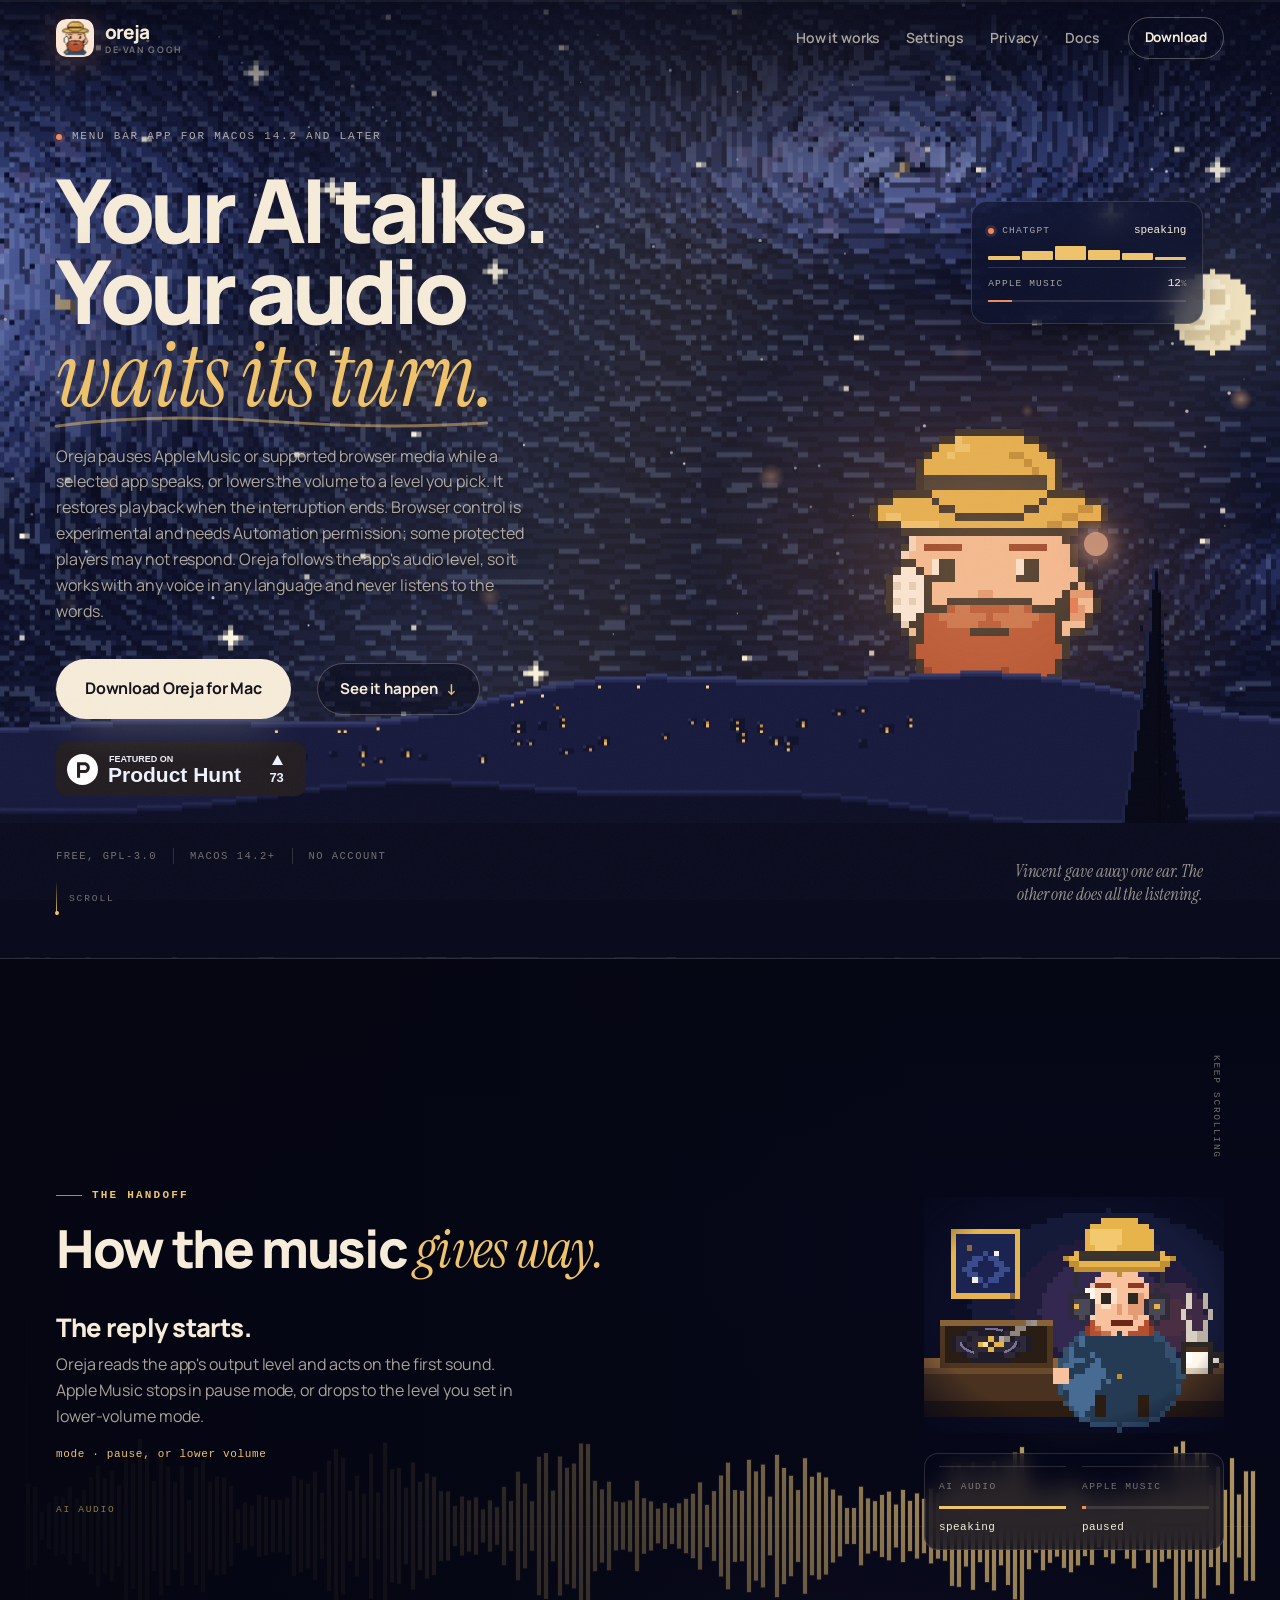
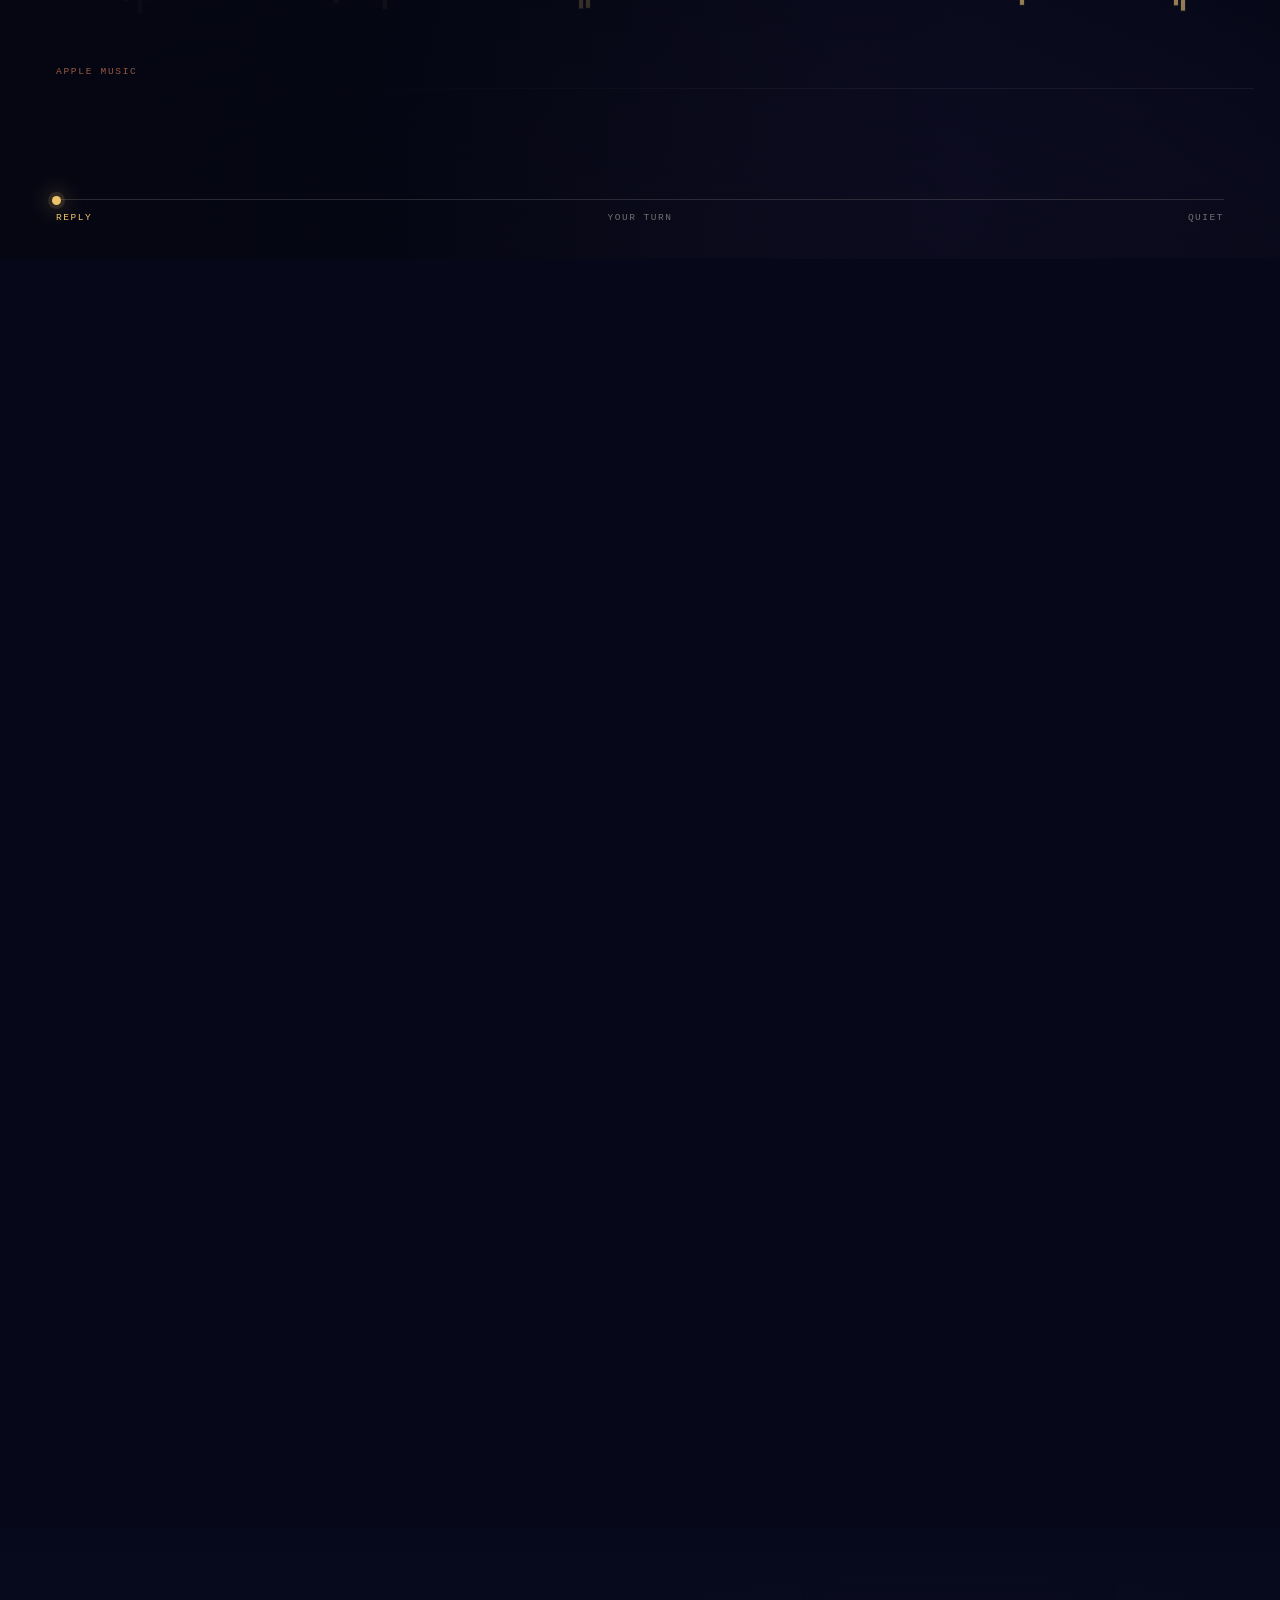
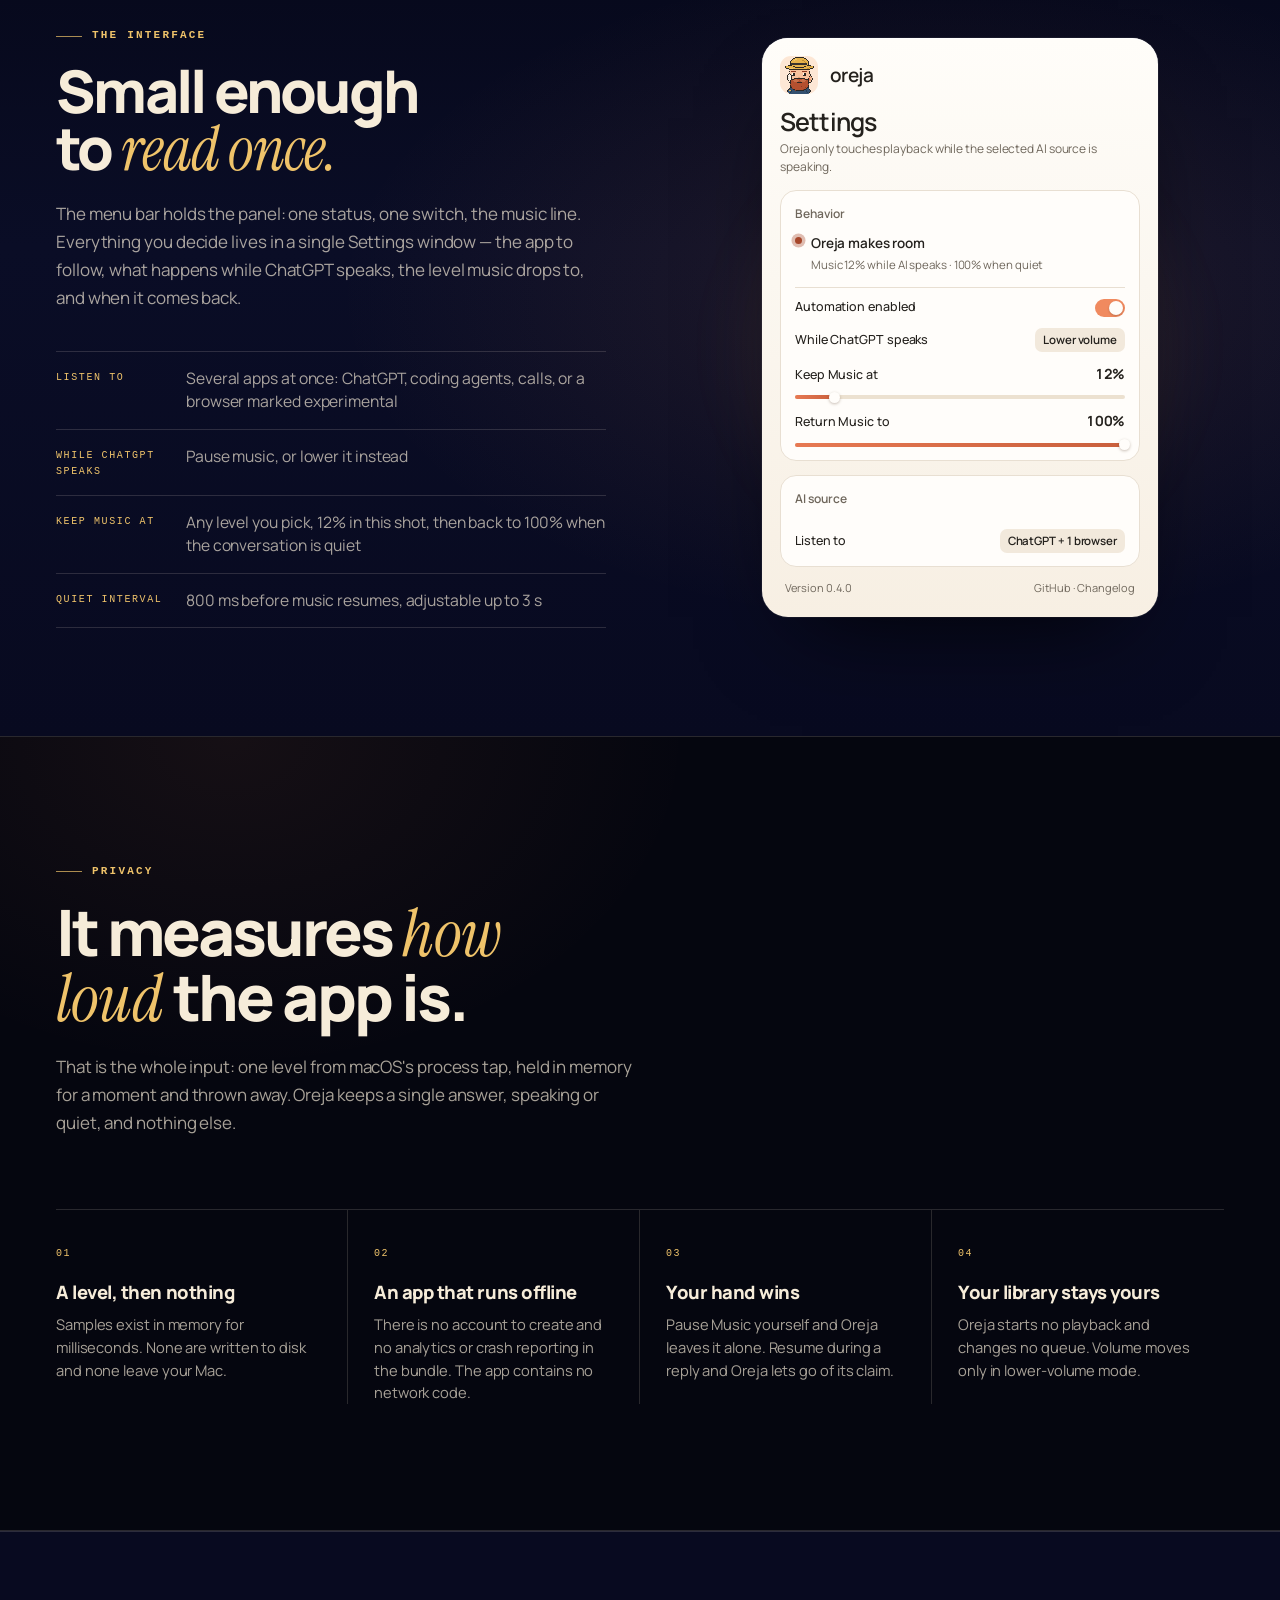
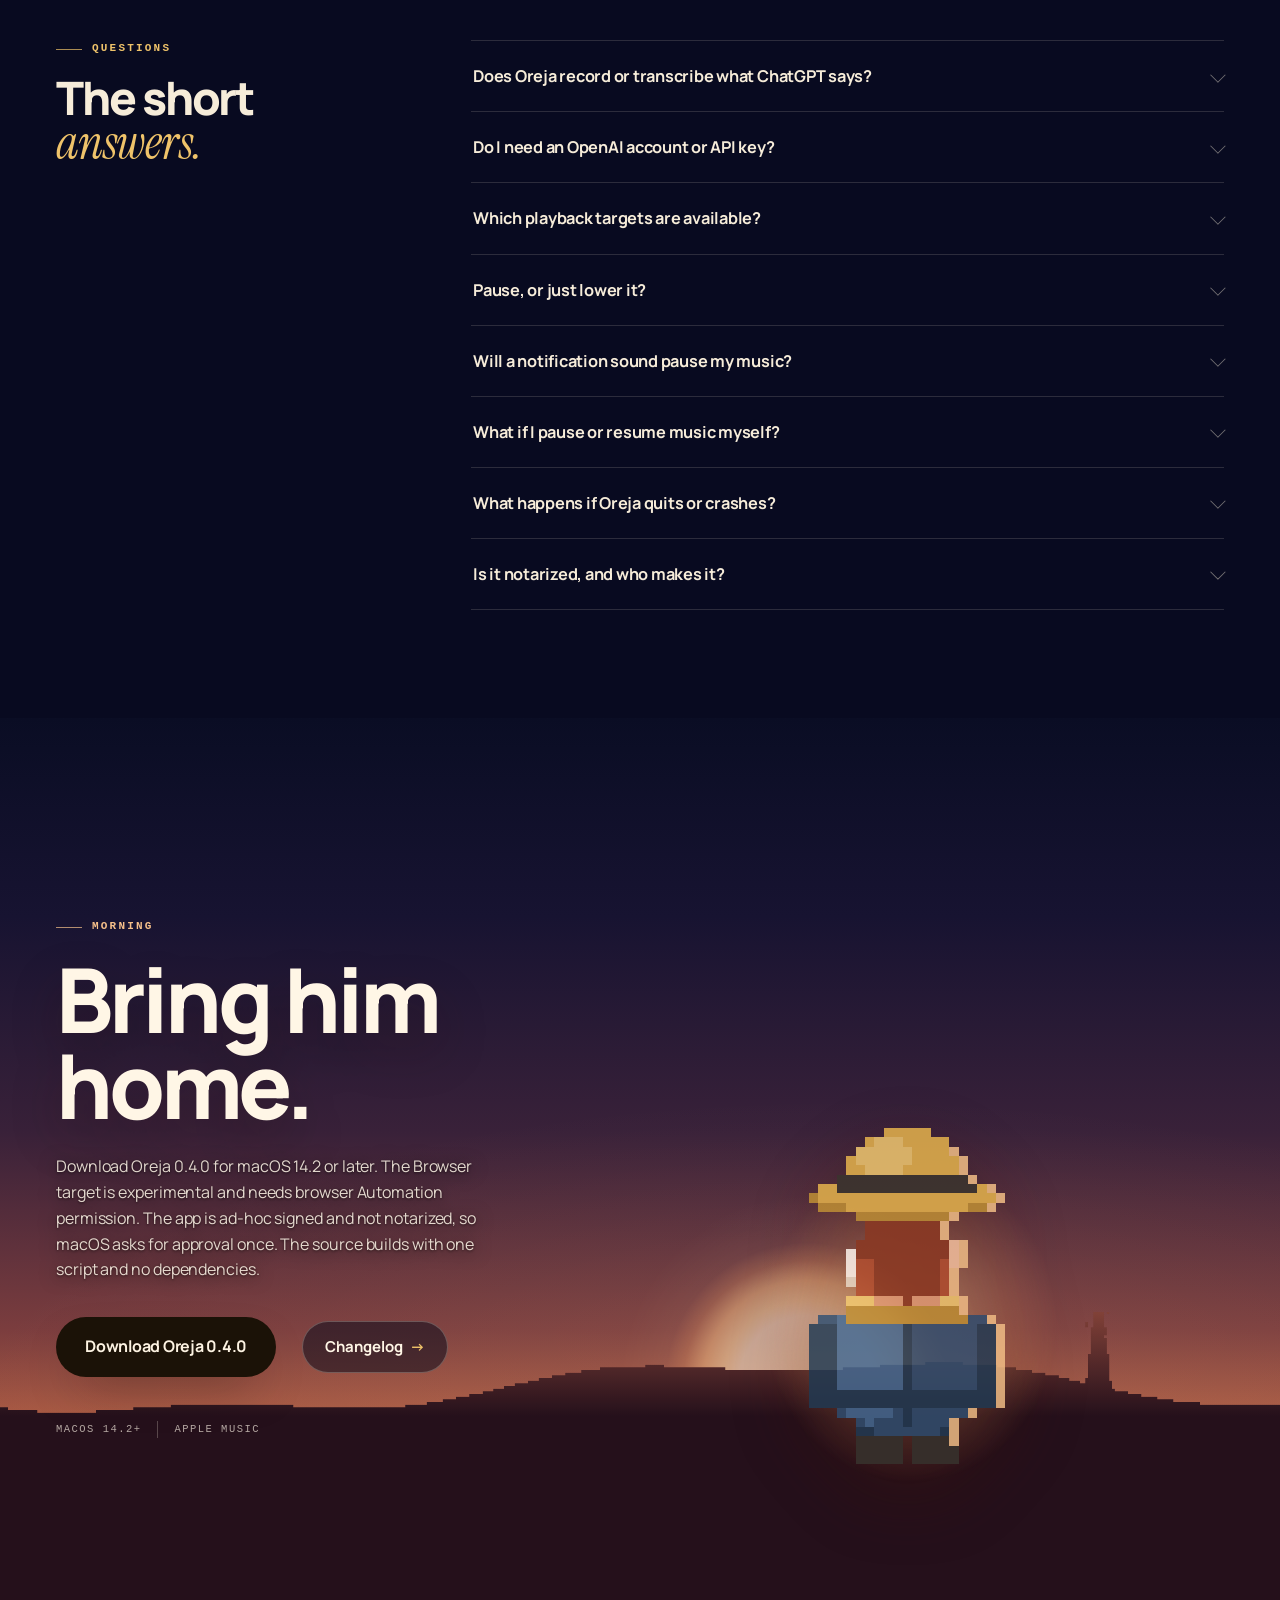
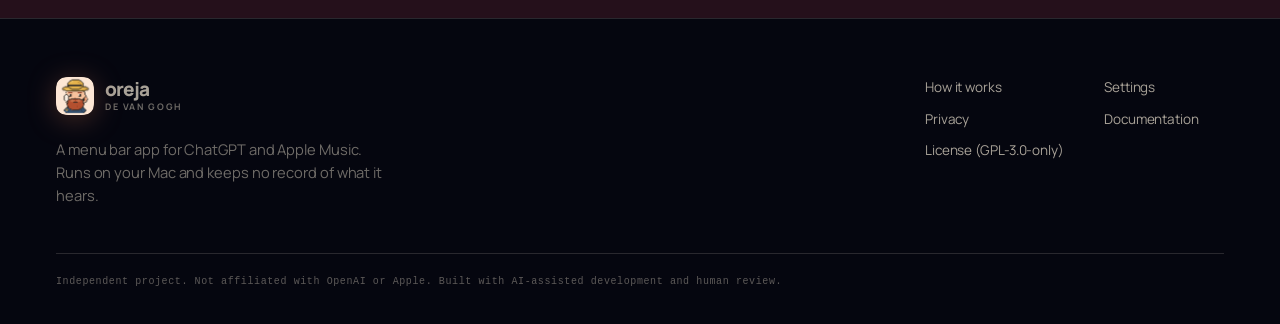
==== commit 80d877e6: "Add Product Hunt badge to landing page" ====
--- a/site/index.html
+++ b/site/index.html
@@ -238,6 +238,9 @@
           <a class="n-btn n-btn-solid n-btn-lg" href="#get" data-sc-magnet="0.24" data-sc-rise="0">Download Oreja for Mac</a>
           <a class="n-link" href="#story">See it happen <span aria-hidden="true">↓</span></a>
         </div>
+        <a class="n-ph-badge" href="https://www.producthunt.com/products/oreja-de-van-gogh?ref=oreja-site" target="_blank" rel="noopener noreferrer" aria-label="Oreja de Van Gogh on Product Hunt">
+          <img src="assets/product-hunt-featured-dark.svg" width="250" height="54" alt="Oreja de Van Gogh on Product Hunt" decoding="async">
+        </a>
         <ul class="n-facts">
           <li>Free, GPL-3.0</li>
           <li>macOS 14.2+</li>
--- a/site/night.css
+++ b/site/night.css
@@ -929,6 +929,20 @@
   margin-top: 34px;
 }
 
+.n-ph-badge {
+  display: inline-flex;
+  margin-top: 24px;
+  border-radius: 8px;
+  outline-offset: 4px;
+}
+
+.n-ph-badge img {
+  display: block;
+  width: 250px;
+  max-width: 100%;
+  height: auto;
+}
+
 .n-facts {
   display: flex;
   flex-wrap: wrap;
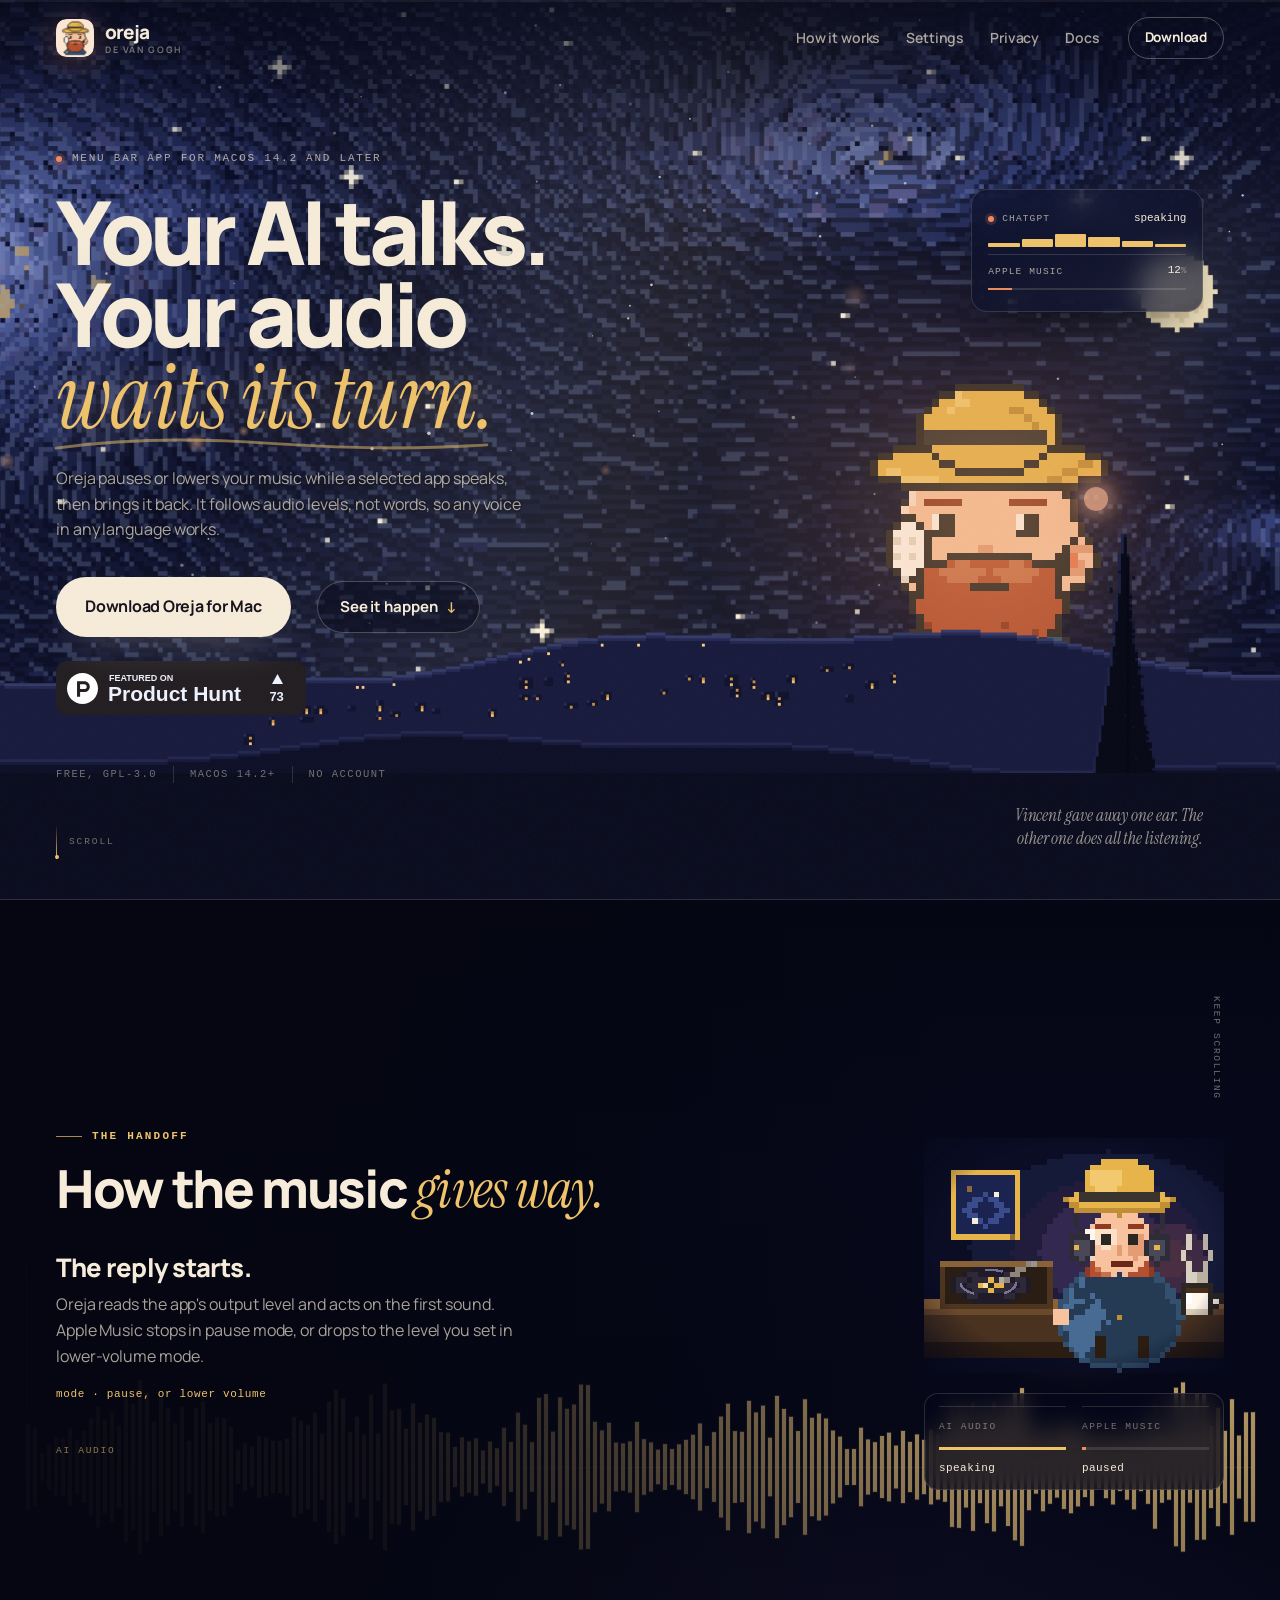
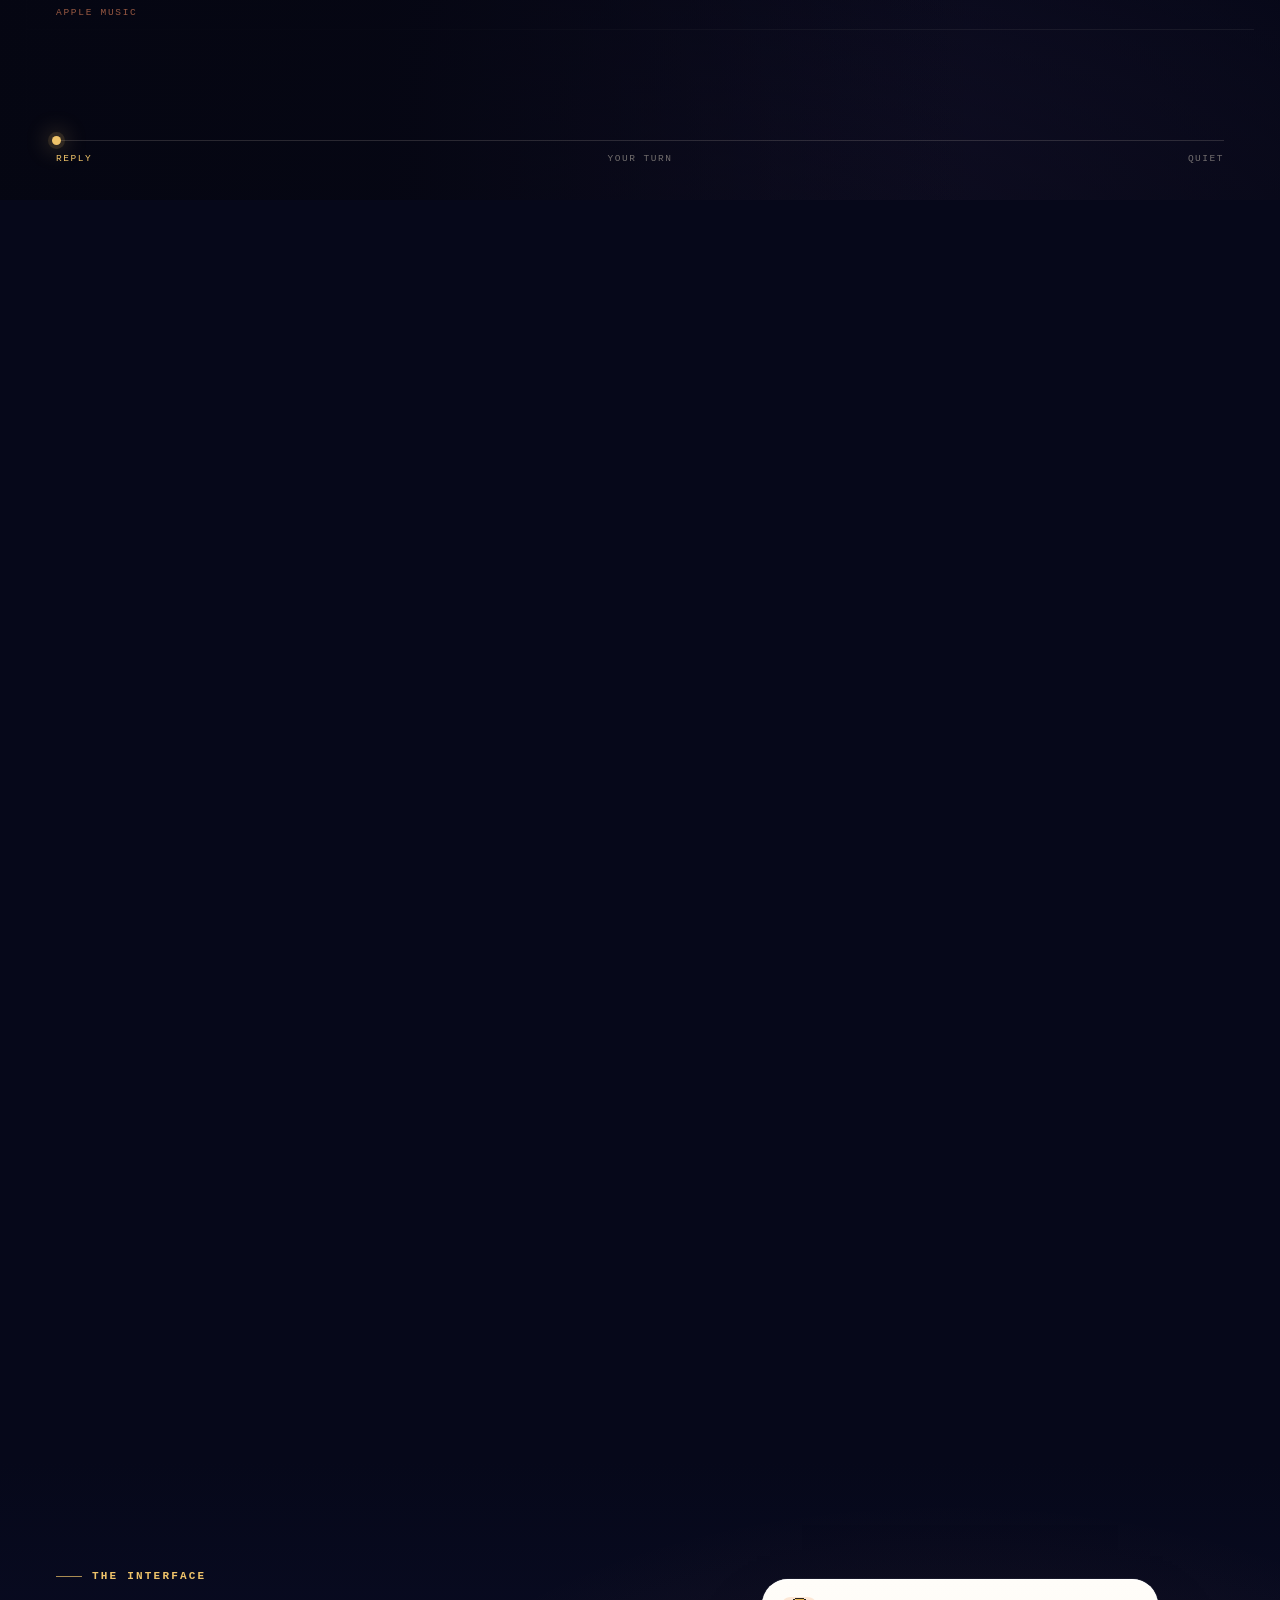
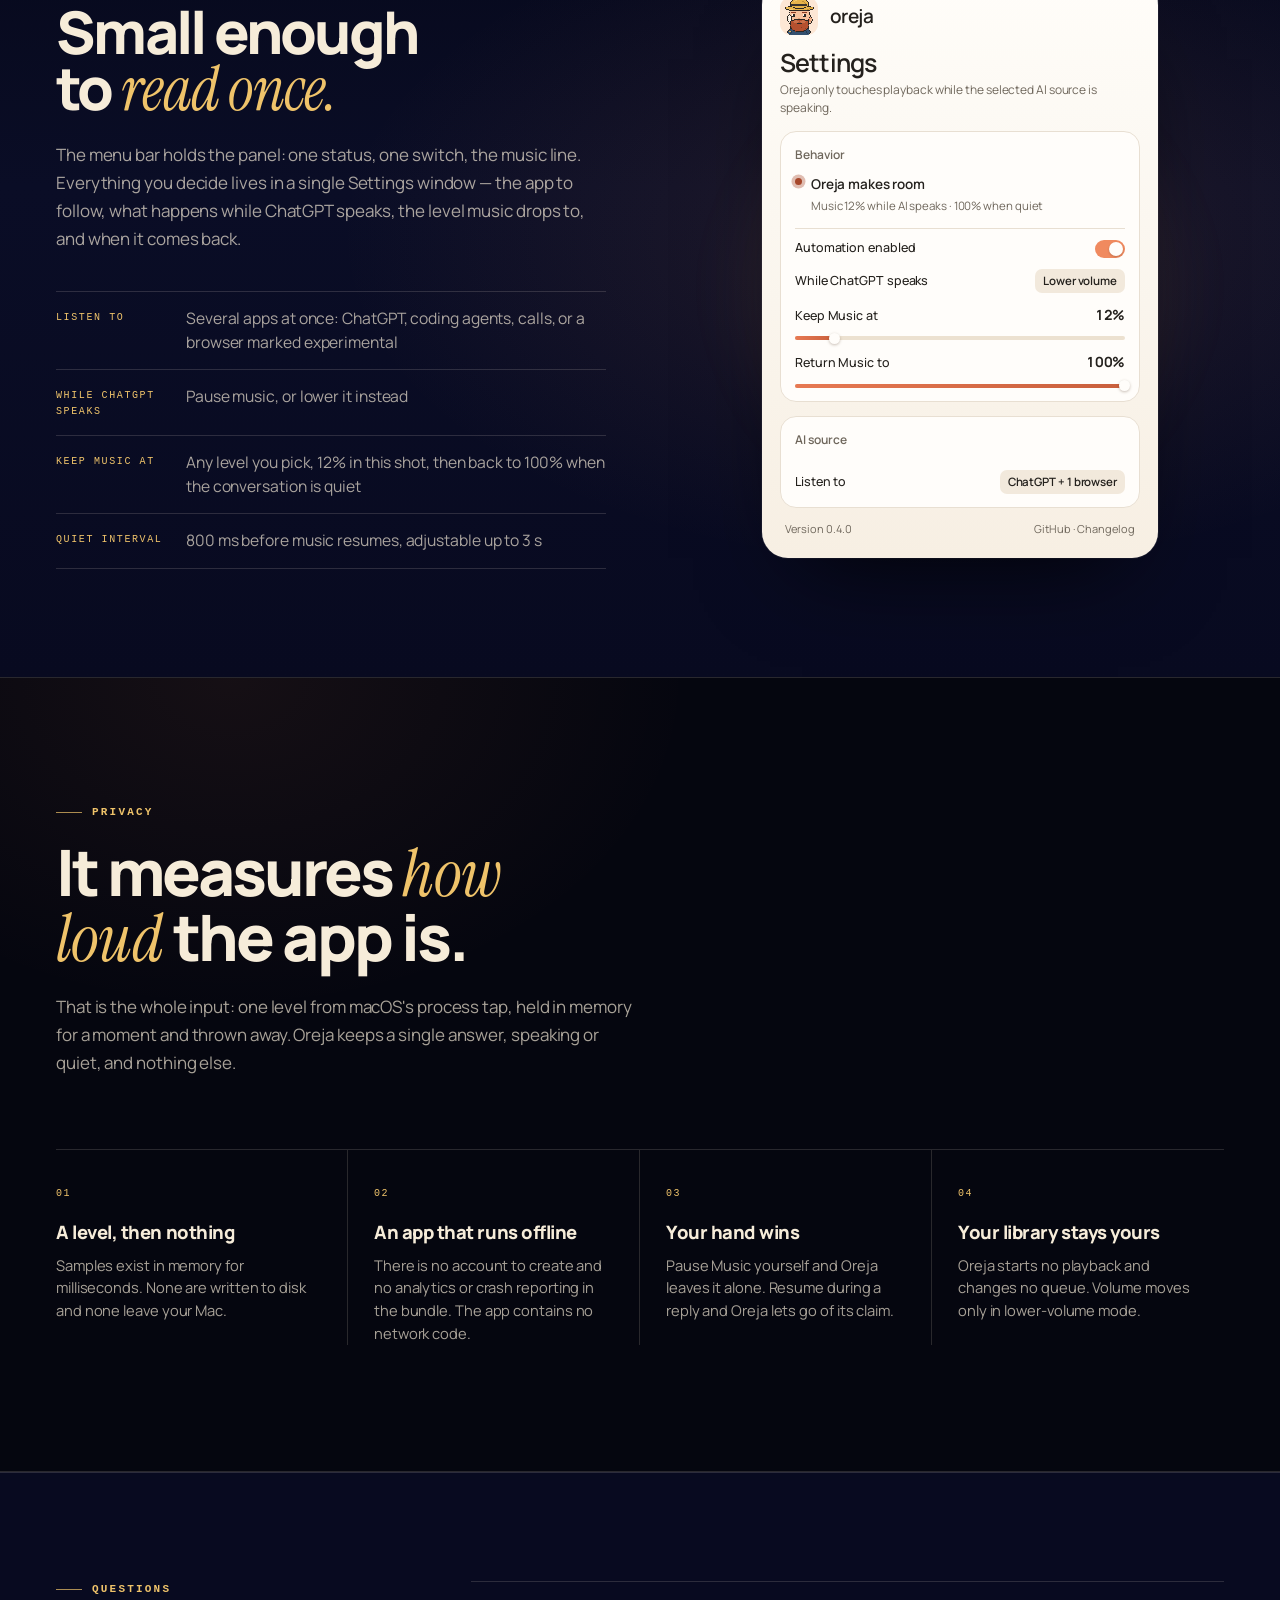
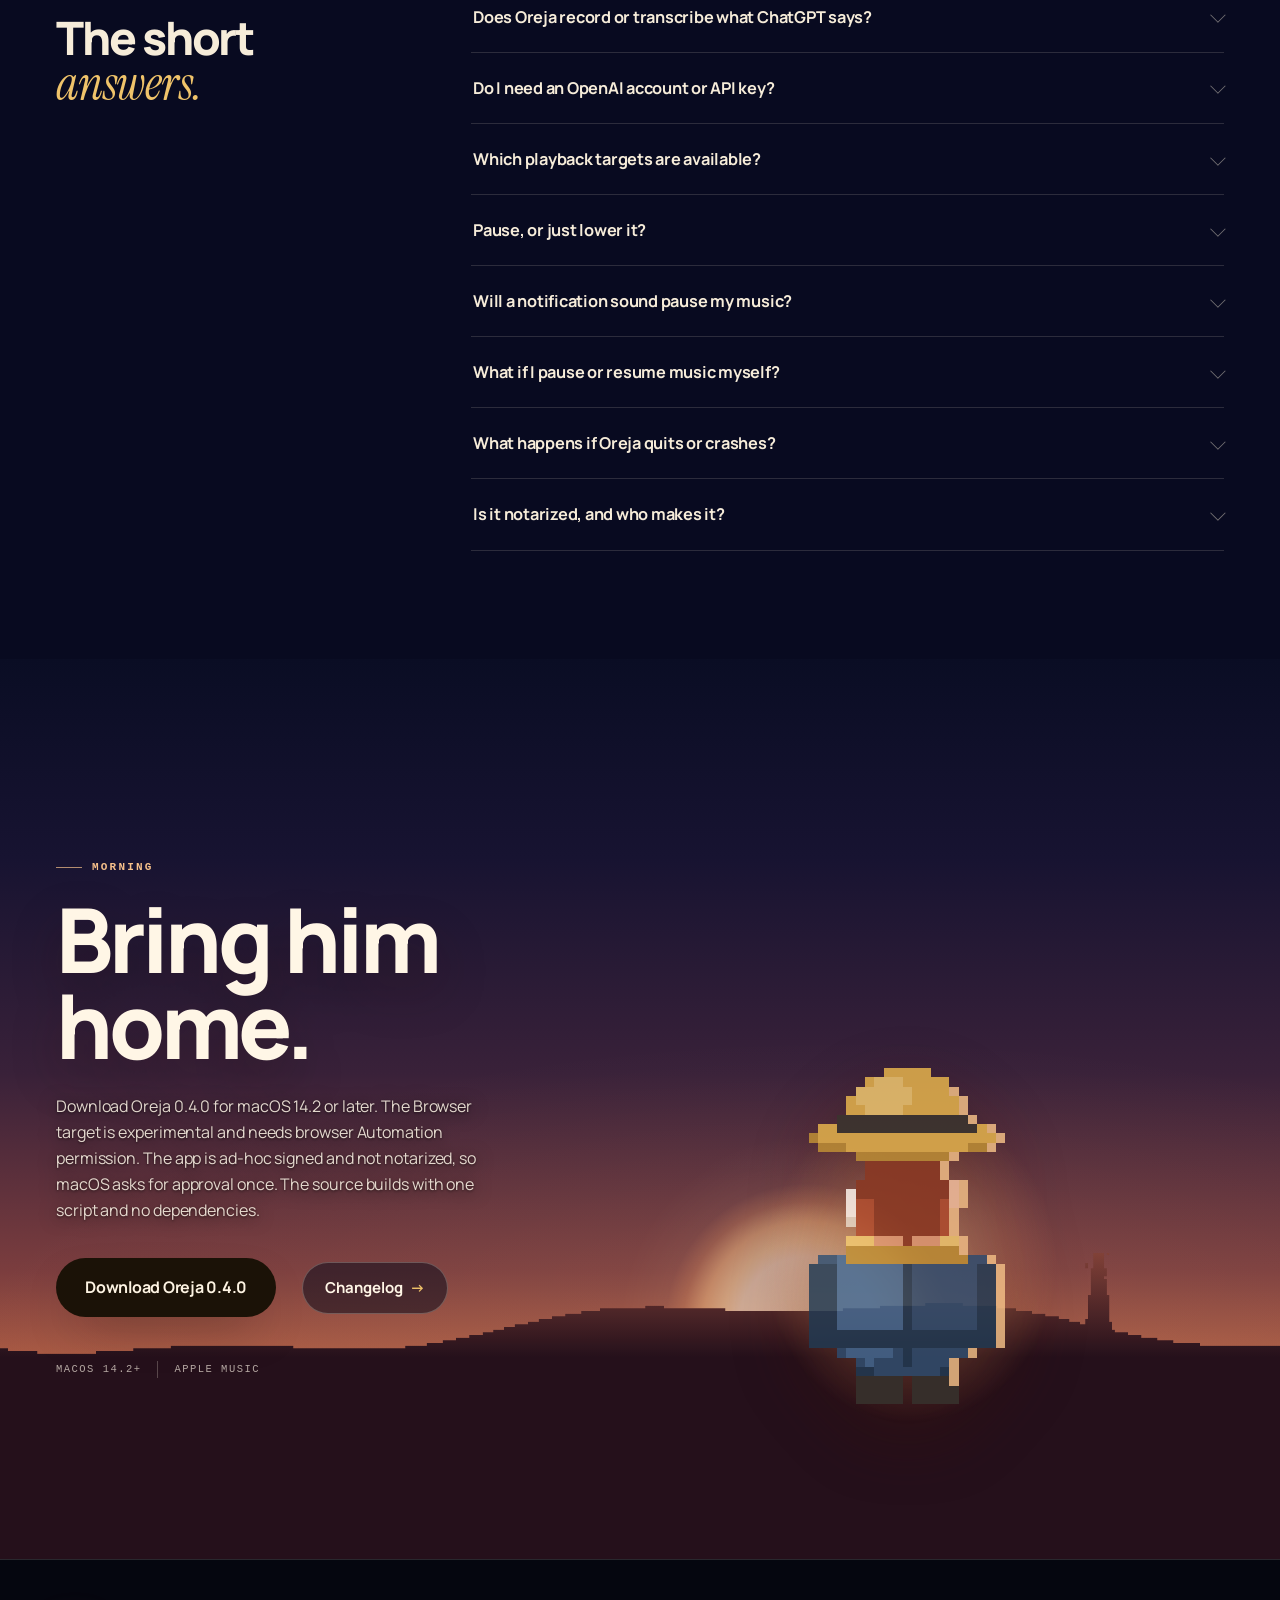
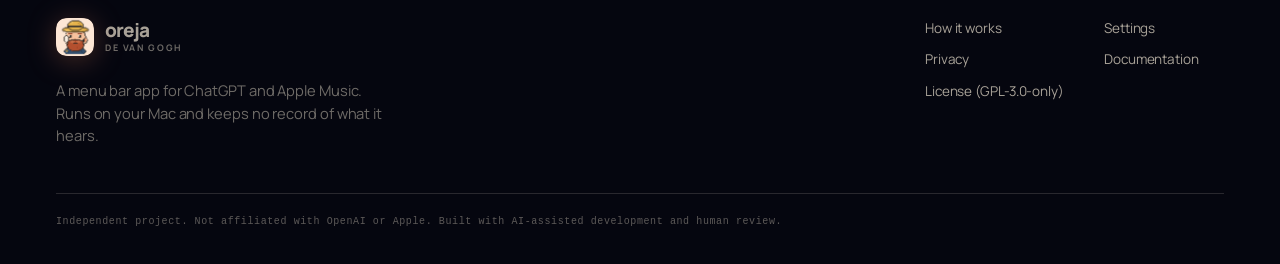
==== commit 618c2da8: "Shorten landing page hero copy" ====
--- a/site/index.html
+++ b/site/index.html
@@ -228,11 +228,8 @@
           </span>
         </h1>
         <p class="n-lede">
-          Oreja pauses Apple Music or supported browser media while a selected app speaks, or lowers
-          the volume to a level you pick. It restores playback when the interruption ends. Browser
-          control is experimental and needs Automation permission; some protected players may not
-          respond. Oreja follows the app's audio level, so it works with any voice in any language
-          and never listens to the words.
+          Oreja pauses or lowers your music while a selected app speaks, then brings it back.
+          It follows audio levels, not words, so any voice in any language works.
         </p>
         <div class="n-actions">
           <a class="n-btn n-btn-solid n-btn-lg" href="#get" data-sc-magnet="0.24" data-sc-rise="0">Download Oreja for Mac</a>
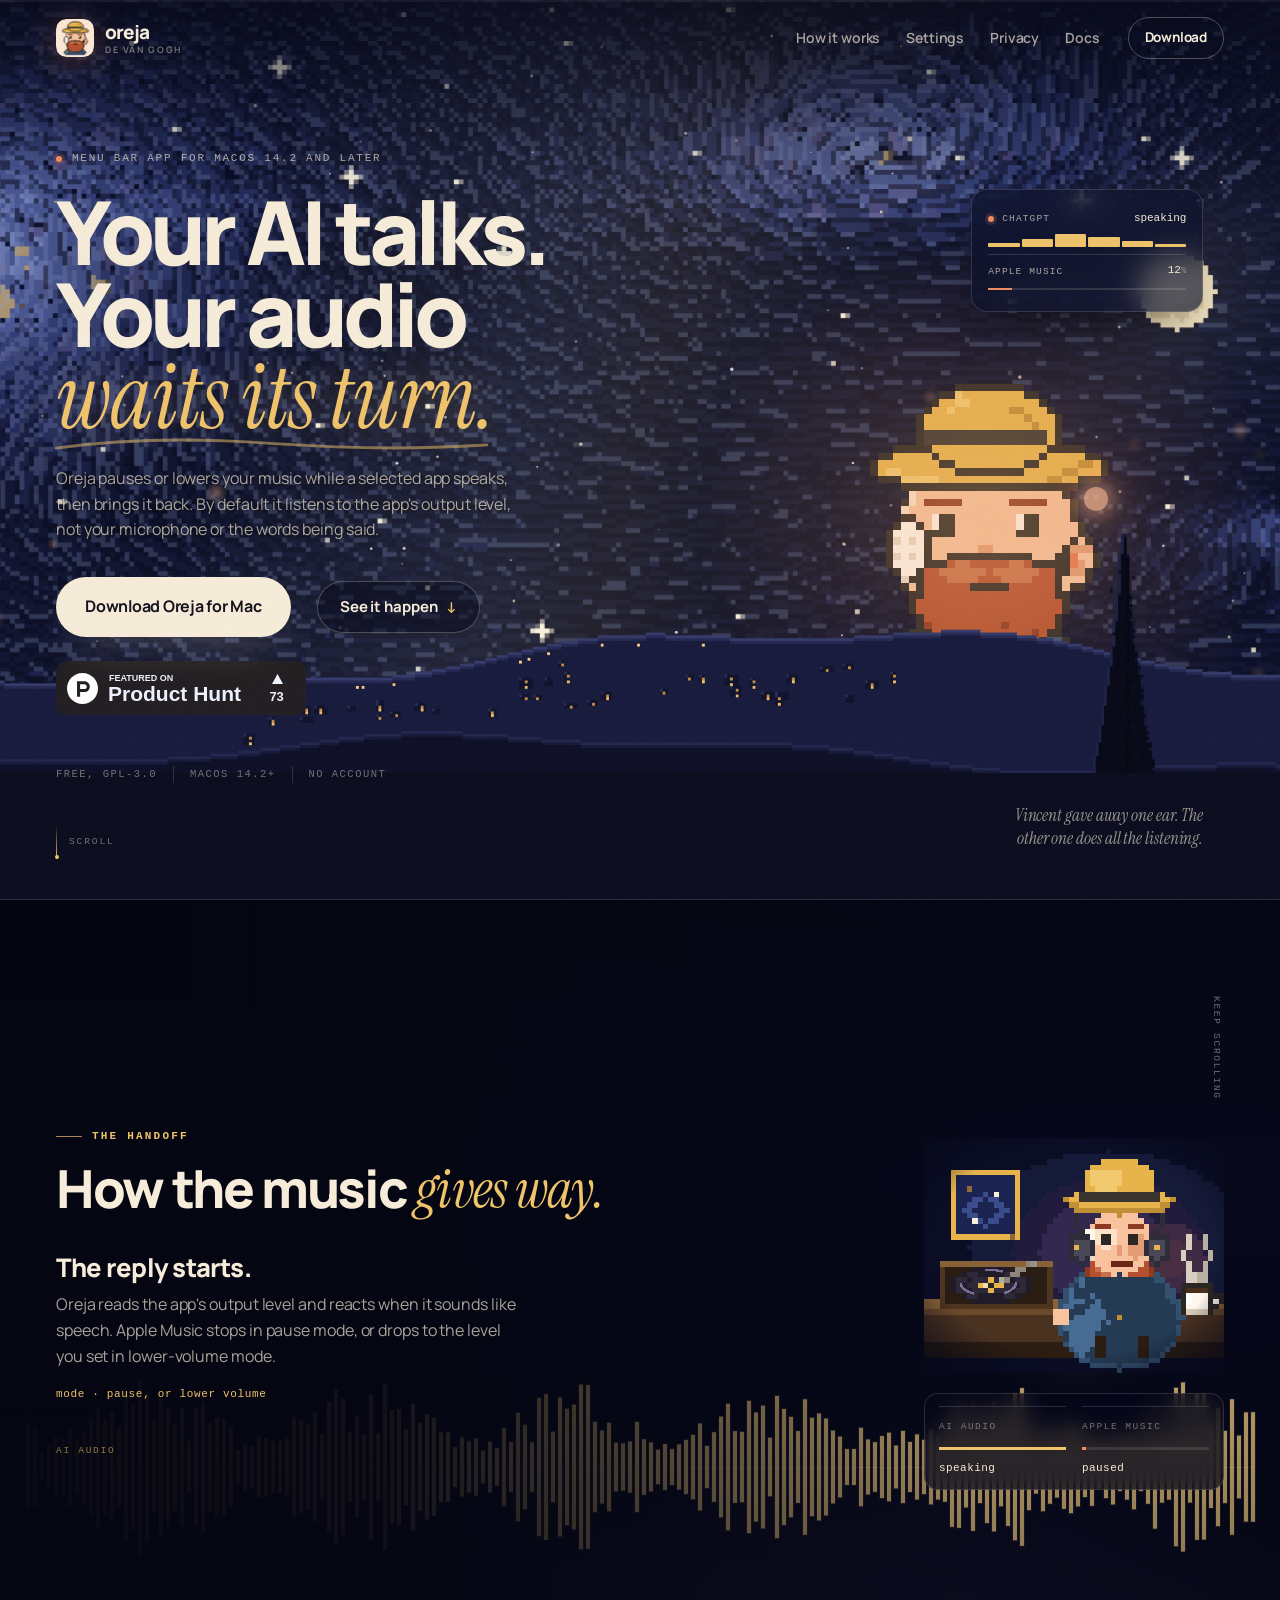
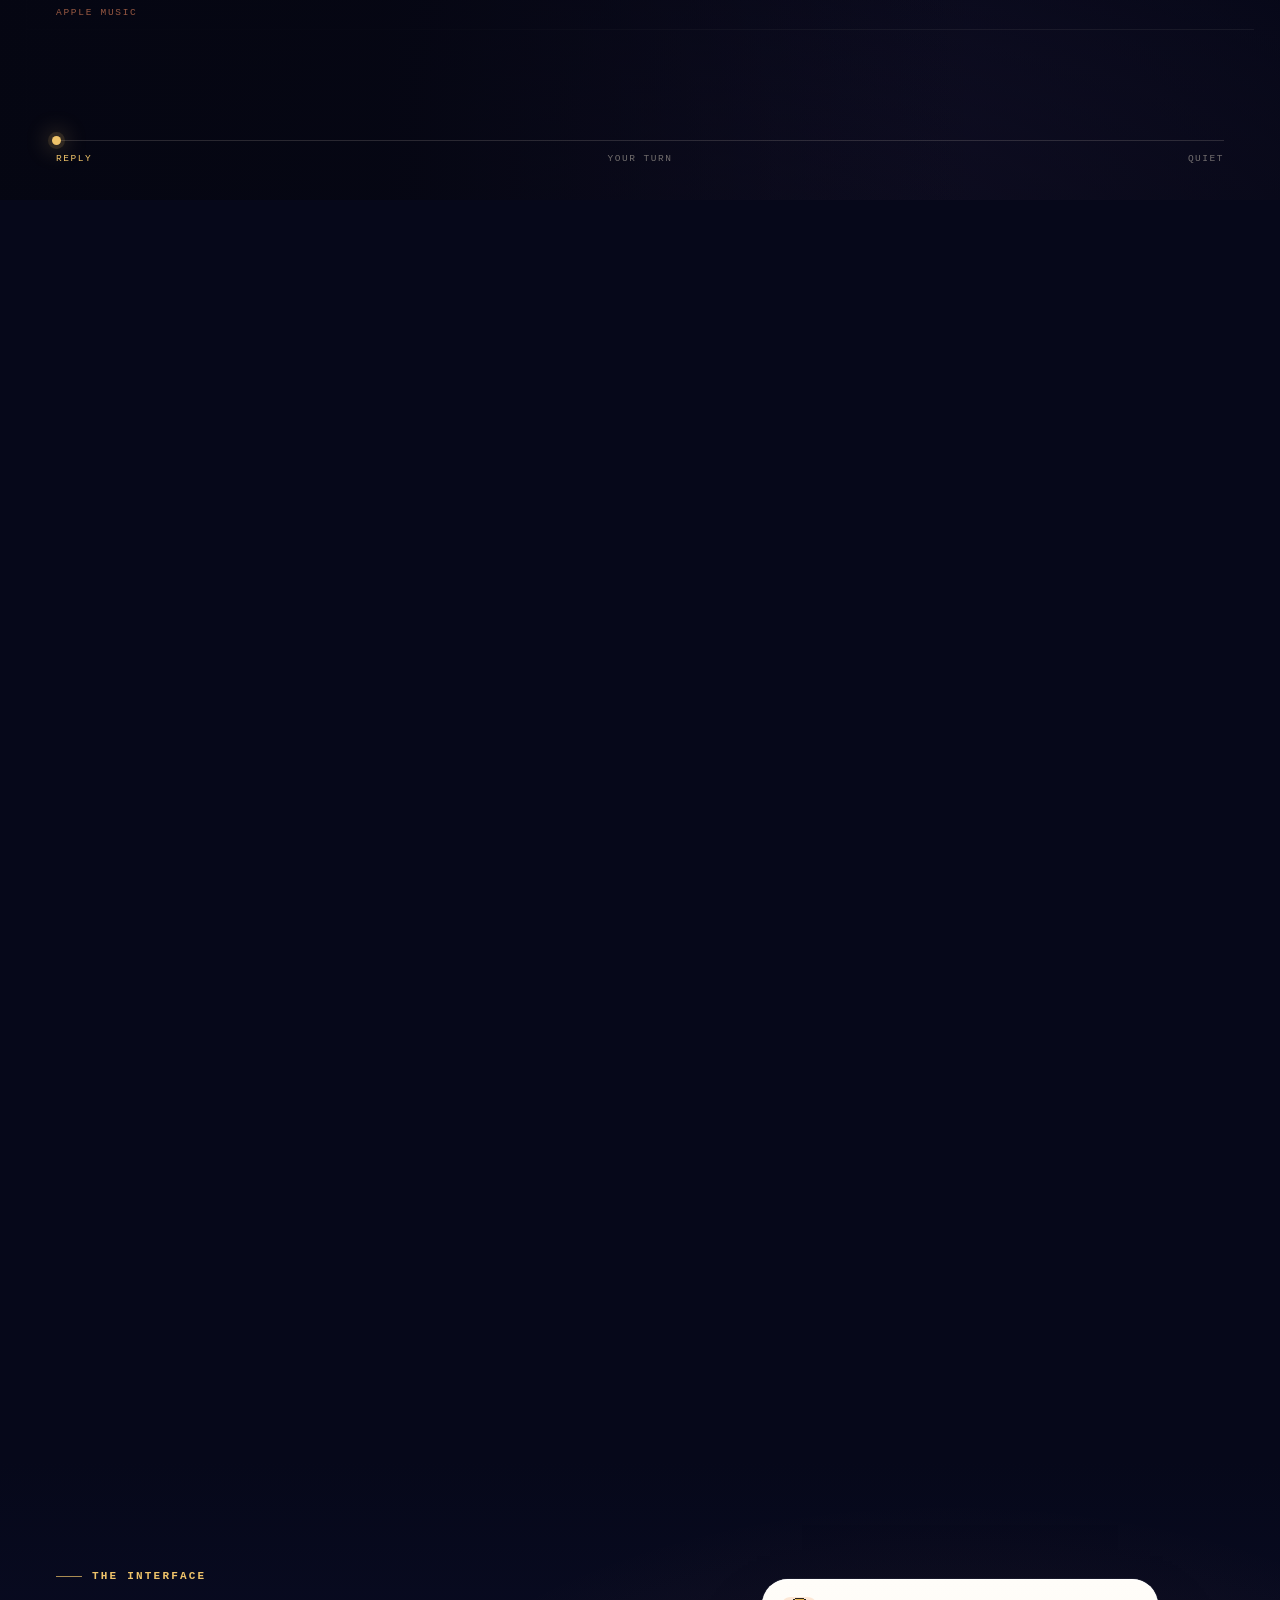
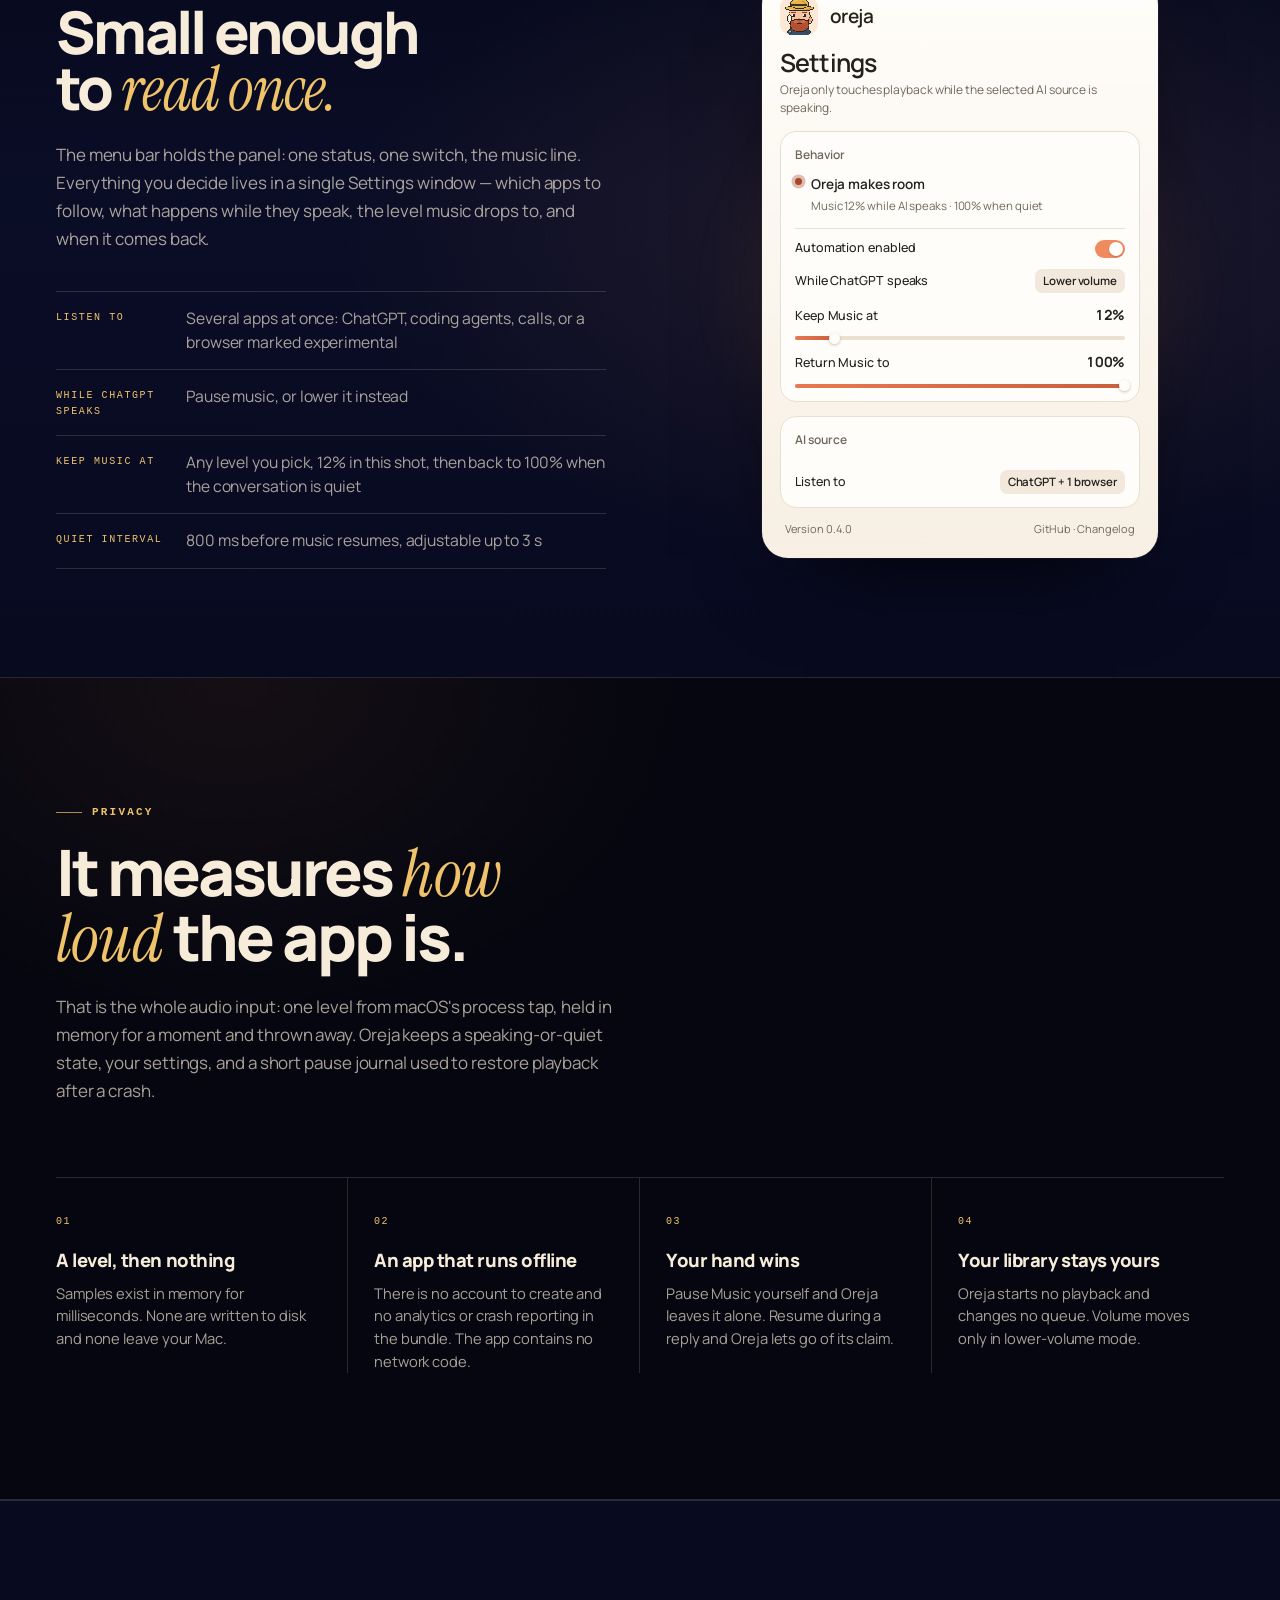
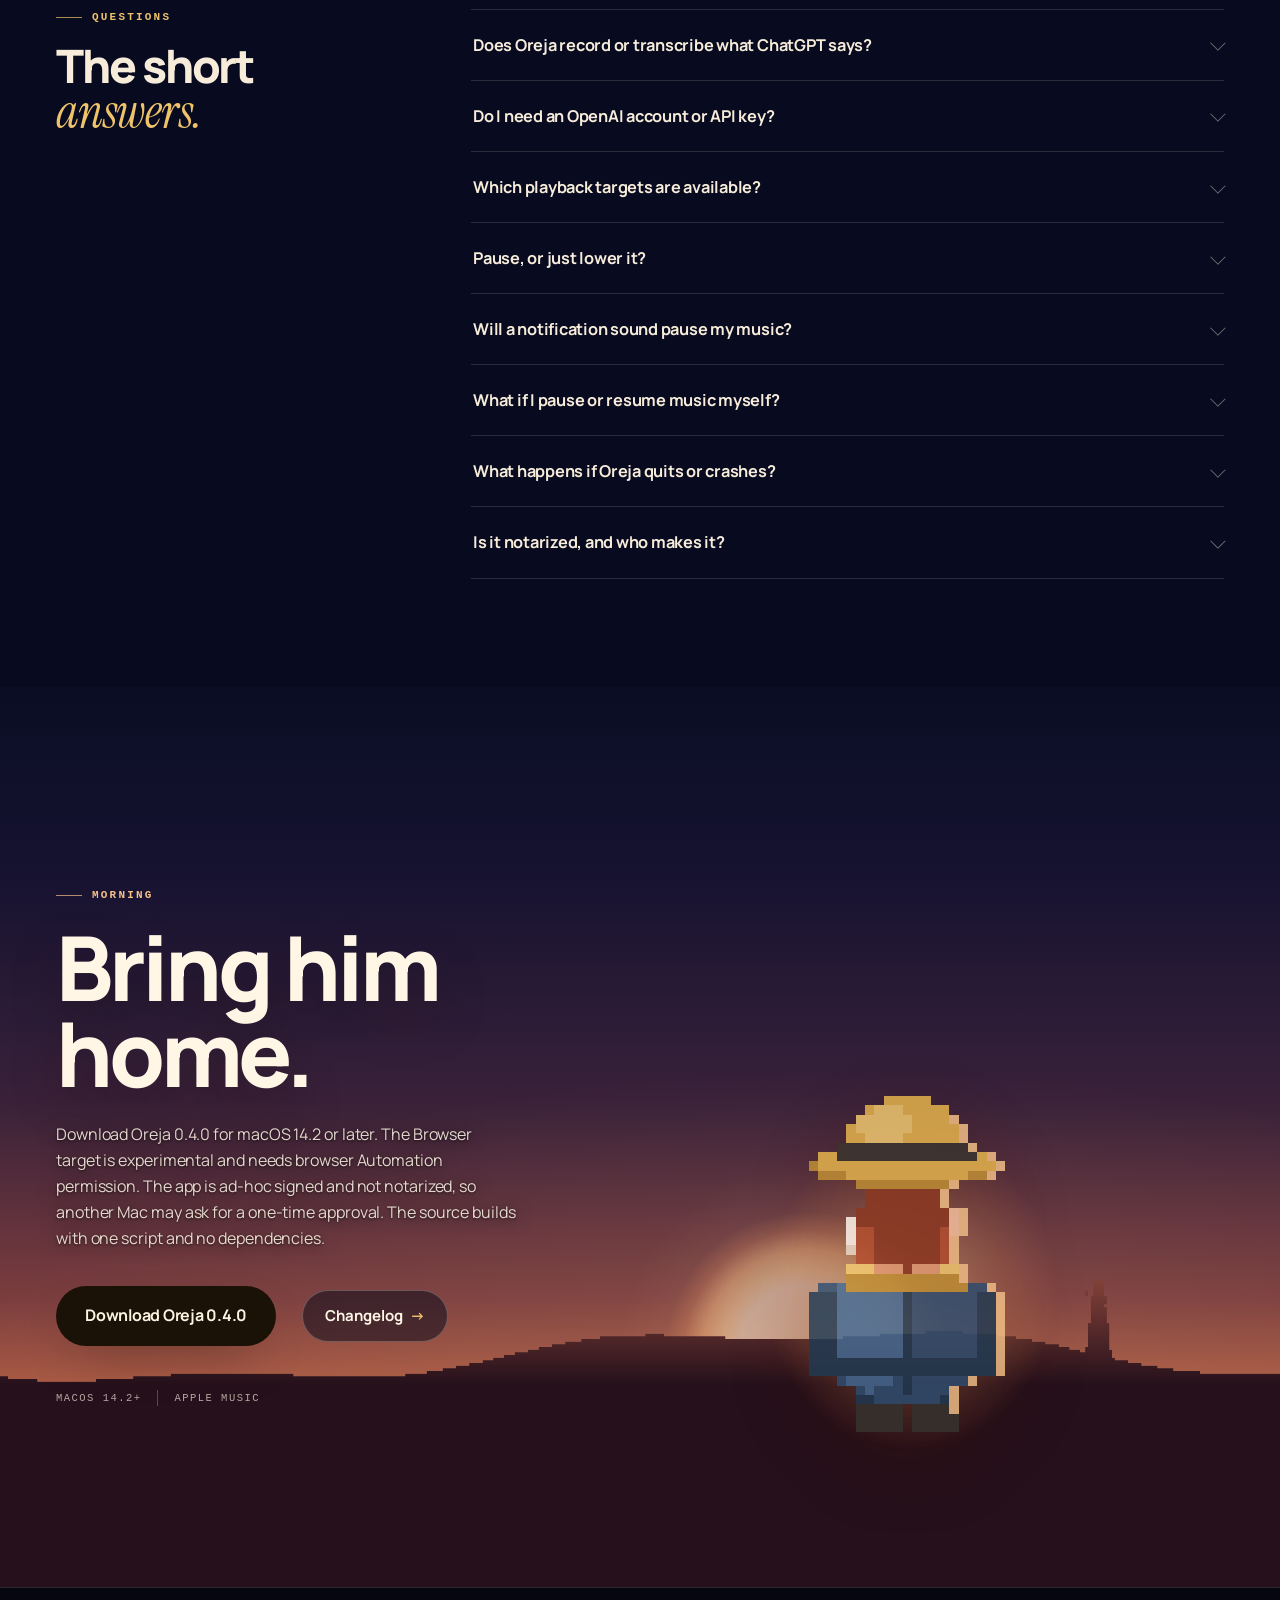
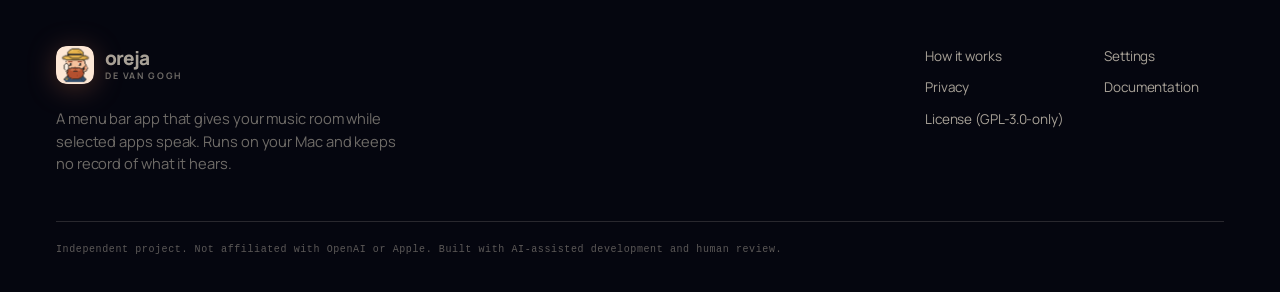
==== commit 5e8aab86: "Tighten landing page copy to match verified behavior Remove unsupported universal claims, state the " ====
--- a/site/index.html
+++ b/site/index.html
@@ -89,7 +89,7 @@
               "name": "Does Oreja record or transcribe what ChatGPT says?",
               "acceptedAnswer": {
                 "@type": "Answer",
-                "text": "No. It reads the output level of the selected application's audio and keeps only an active or quiet state. No samples are stored, no speech is recognised, and the app contains no networking code."
+                "text": "No. It reads the output level of the selected application's audio and keeps only a speaking-or-quiet state. No samples are stored, no speech is recognised, and the app contains no networking code."
               }
             },
             {
@@ -229,7 +229,7 @@
         </h1>
         <p class="n-lede">
           Oreja pauses or lowers your music while a selected app speaks, then brings it back.
-          It follows audio levels, not words, so any voice in any language works.
+          By default it listens to the app's output level, not your microphone or the words being said.
         </p>
         <div class="n-actions">
           <a class="n-btn n-btn-solid n-btn-lg" href="#get" data-sc-magnet="0.24" data-sc-rise="0">Download Oreja for Mac</a>
@@ -282,13 +282,13 @@
             <div class="n-beats">
               <article class="n-beat" data-sc-cue="0 0.38 0 0.34">
                 <h3>The reply starts.</h3>
-                <p>Oreja reads the app's output level and acts on the first sound. Apple Music stops in pause mode, or drops to the level you set in lower-volume mode.</p>
+                <p>Oreja reads the app's output level and reacts when it sounds like speech. Apple Music stops in pause mode, or drops to the level you set in lower-volume mode.</p>
                 <p class="n-state">mode · pause, or lower volume</p>
               </article>
               <article class="n-beat" data-sc-cue="0.30 0.70">
                 <h3>You take your turn.</h3>
-                <p>Music stays down through the conversation hold, so the next reply does not restart it in the middle of your sentence.</p>
-                <p class="n-state">conversation hold · 12 seconds, adjustable</p>
+                <p>Turn on the conversation hold and music stays down through the quiet stretches, so the next reply does not restart it in the middle of your sentence. It is off by default.</p>
+                <p class="n-state">conversation hold · optional, up to 60 seconds</p>
               </article>
               <article class="n-beat" data-sc-cue="0.62 1">
                 <h3>The room goes quiet.</h3>
@@ -341,8 +341,8 @@
           <h2 id="panel-title" class="n-h2">Small enough to <em>read once.</em></h2>
           <p class="n-body-copy">
             The menu bar holds the panel: one status, one switch, the music line. Everything you
-            decide lives in a single Settings window — the app to follow, what happens while
-            ChatGPT speaks, the level music drops to, and when it comes back.
+            decide lives in a single Settings window — which apps to follow, what happens while
+            they speak, the level music drops to, and when it comes back.
           </p>
           <dl class="n-rows">
             <div><dt>Listen to</dt><dd>Several apps at once: ChatGPT, coding agents, calls, or a browser marked experimental</dd></div>
@@ -409,8 +409,9 @@
             It measures <em>how loud</em> the app is.
           </h2>
           <p class="n-body-copy">
-            That is the whole input: one level from macOS's process tap, held in memory for a moment
-            and thrown away. Oreja keeps a single answer, speaking or quiet, and nothing else.
+            That is the whole audio input: one level from macOS's process tap, held in memory for a
+            moment and thrown away. Oreja keeps a speaking-or-quiet state, your settings, and a short
+            pause journal used to restore playback after a crash.
           </p>
         </div>
         <ul class="n-privacy-grid" data-sc-in data-sc-stagger="90">
@@ -447,7 +448,7 @@
         <div class="n-faq-list" data-sc-in data-sc-stagger="40">
           <details>
             <summary>Does Oreja record or transcribe what ChatGPT says?</summary>
-            <p>No. It reads the output level of the selected application's audio and keeps only an active or quiet state. No samples are stored, no speech is recognised, and the app contains no networking code.</p>
+            <p>No. It reads the output level of the selected application's audio and keeps only a speaking-or-quiet state. No samples are stored, no speech is recognised, and the app contains no networking code.</p>
           </details>
           <details>
             <summary>Do I need an OpenAI account or API key?</summary>
@@ -496,8 +497,8 @@
         <h2 id="get-title" class="n-h2 n-dawn-title">Bring him home.</h2>
         <p class="n-lede n-lede-dark">
           Download Oreja 0.4.0 for macOS 14.2 or later. The Browser target is experimental and needs
-          browser Automation permission. The app is ad-hoc signed and not notarized, so macOS asks
-          for approval once. The source builds with one script and no dependencies.
+          browser Automation permission. The app is ad-hoc signed and not notarized, so another Mac
+          may ask for a one-time approval. The source builds with one script and no dependencies.
         </p>
         <div class="n-actions">
           <a class="n-btn n-btn-dark n-btn-lg" href="downloads/Oreja-0.4.0.dmg">Download Oreja 0.4.0</a>
@@ -522,7 +523,7 @@
               <span class="n-brand-sub">de van gogh</span>
             </span>
           </a>
-          <p class="n-footer-note">A menu bar app for ChatGPT and Apple Music. Runs on your Mac and keeps no record of what it hears.</p>
+          <p class="n-footer-note">A menu bar app that gives your music room while selected apps speak. Runs on your Mac and keeps no record of what it hears.</p>
         </div>
         <nav class="n-footer-links" aria-label="Footer">
           <a href="#story">How it works</a>
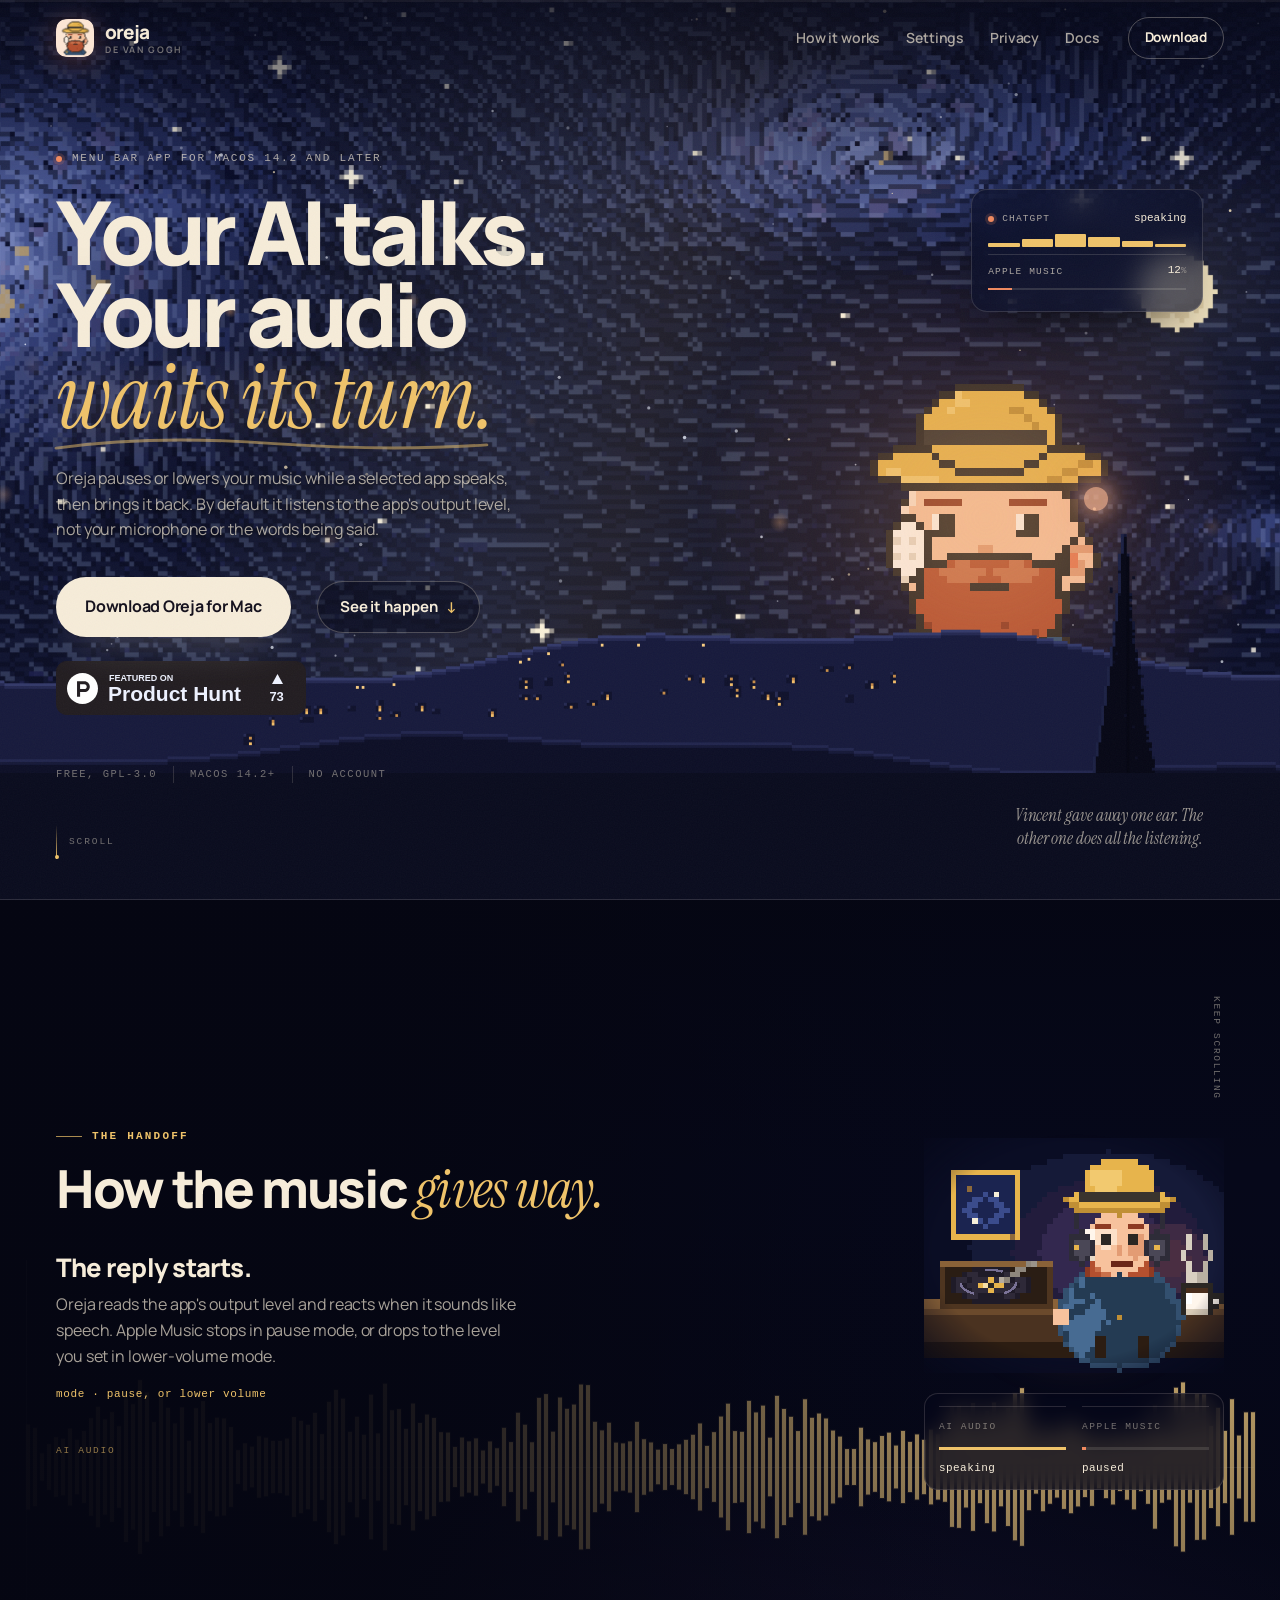
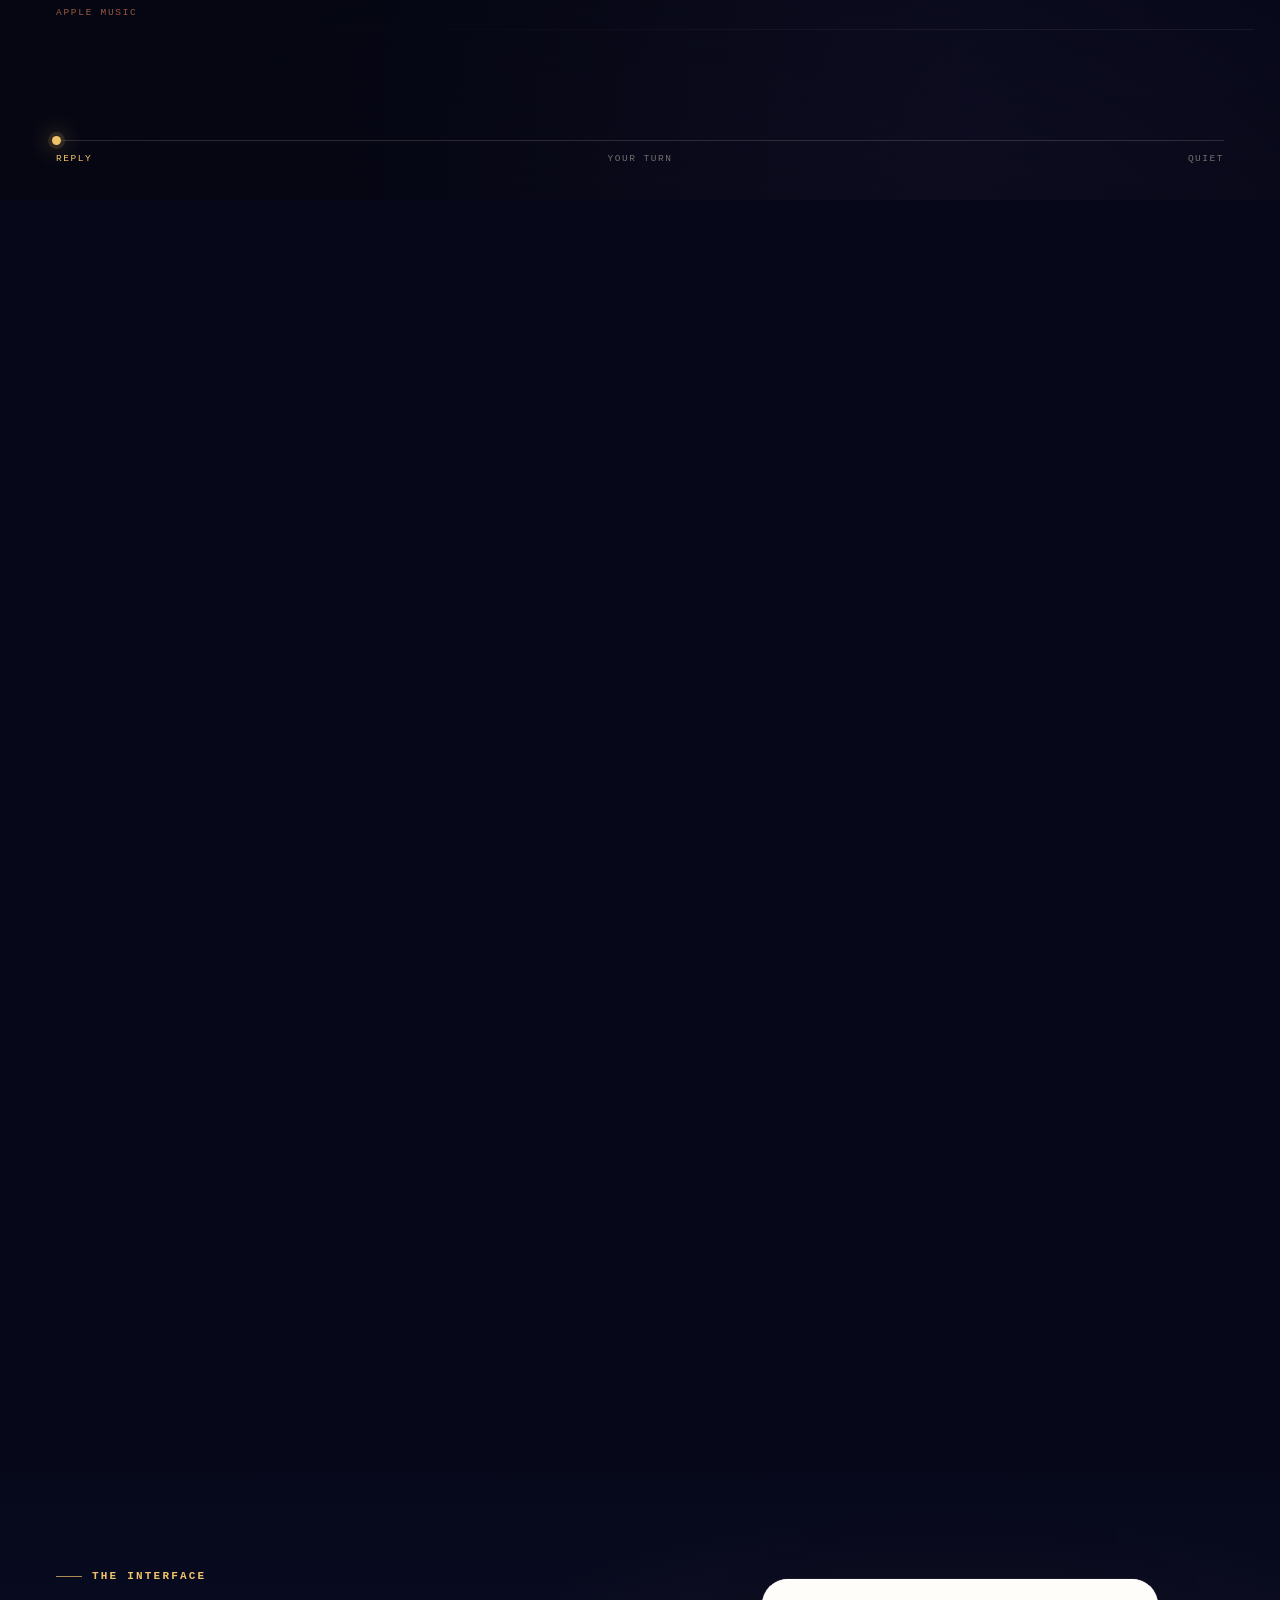
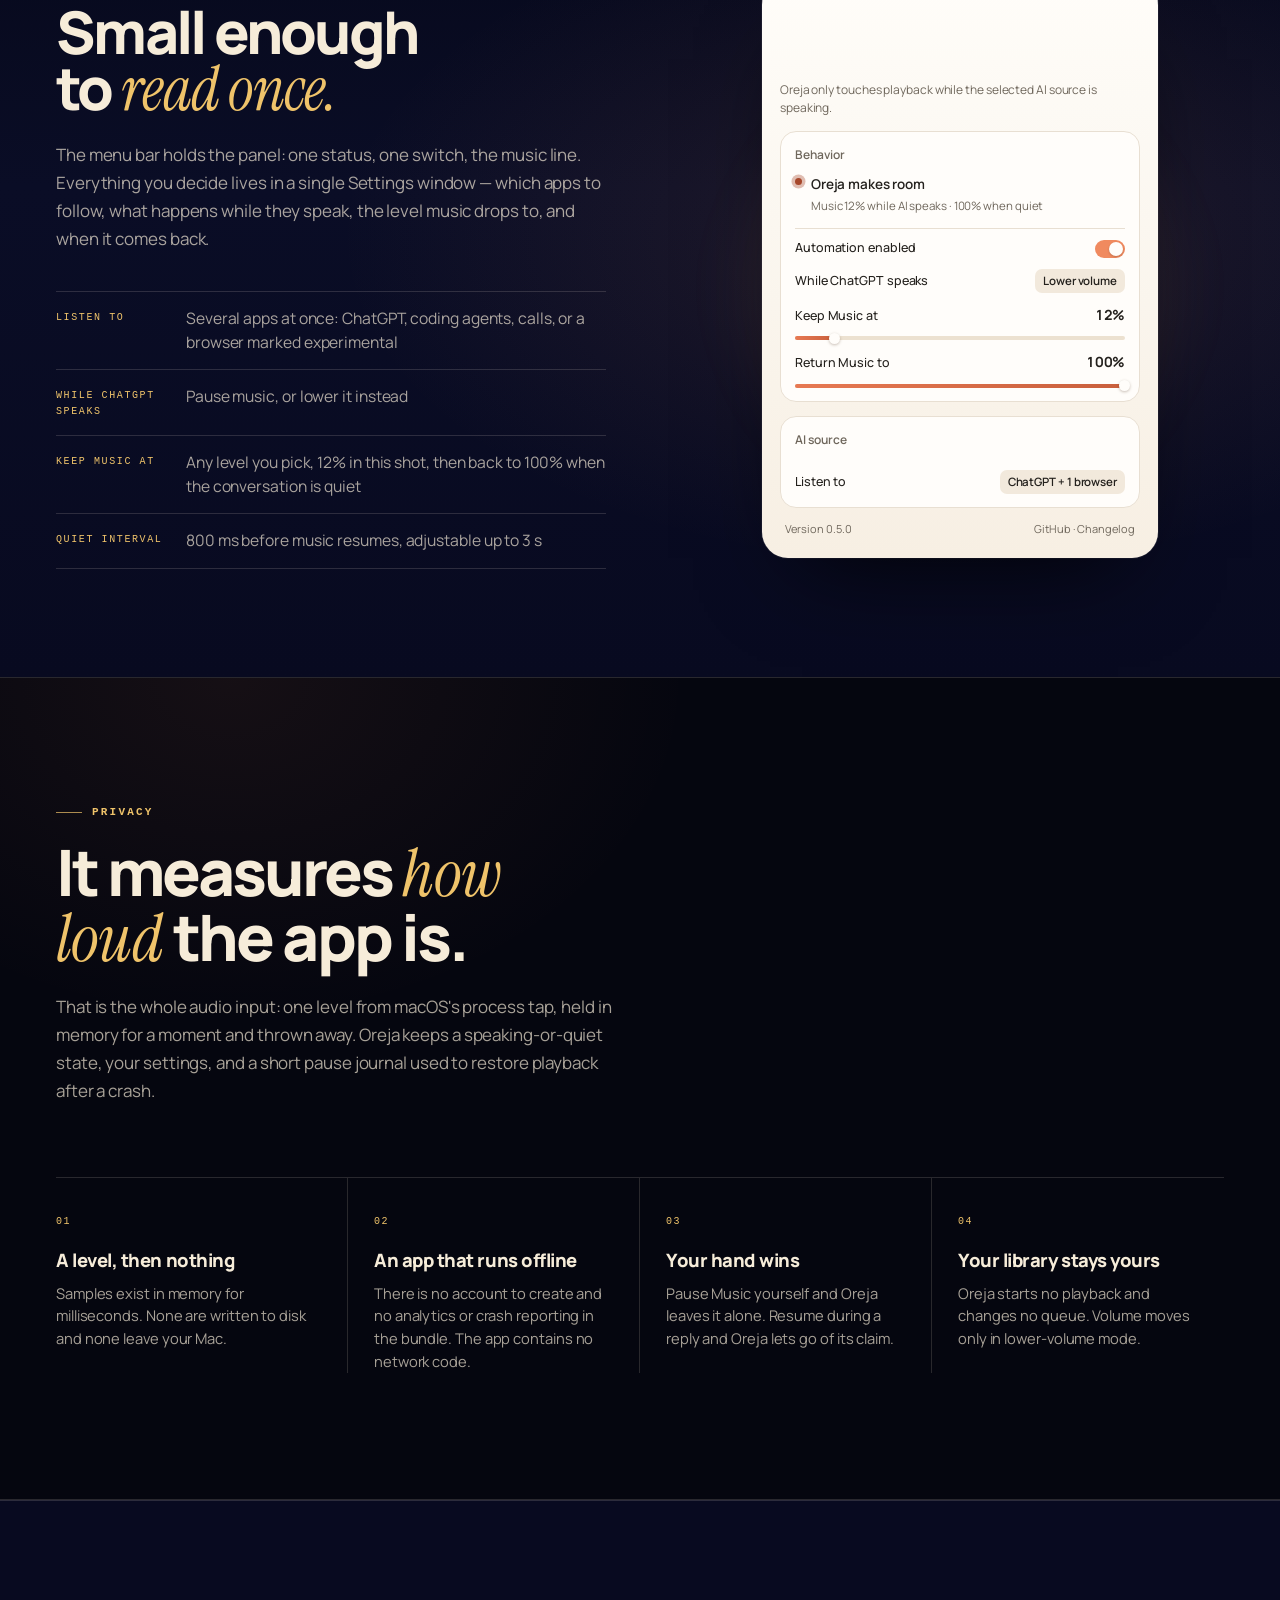
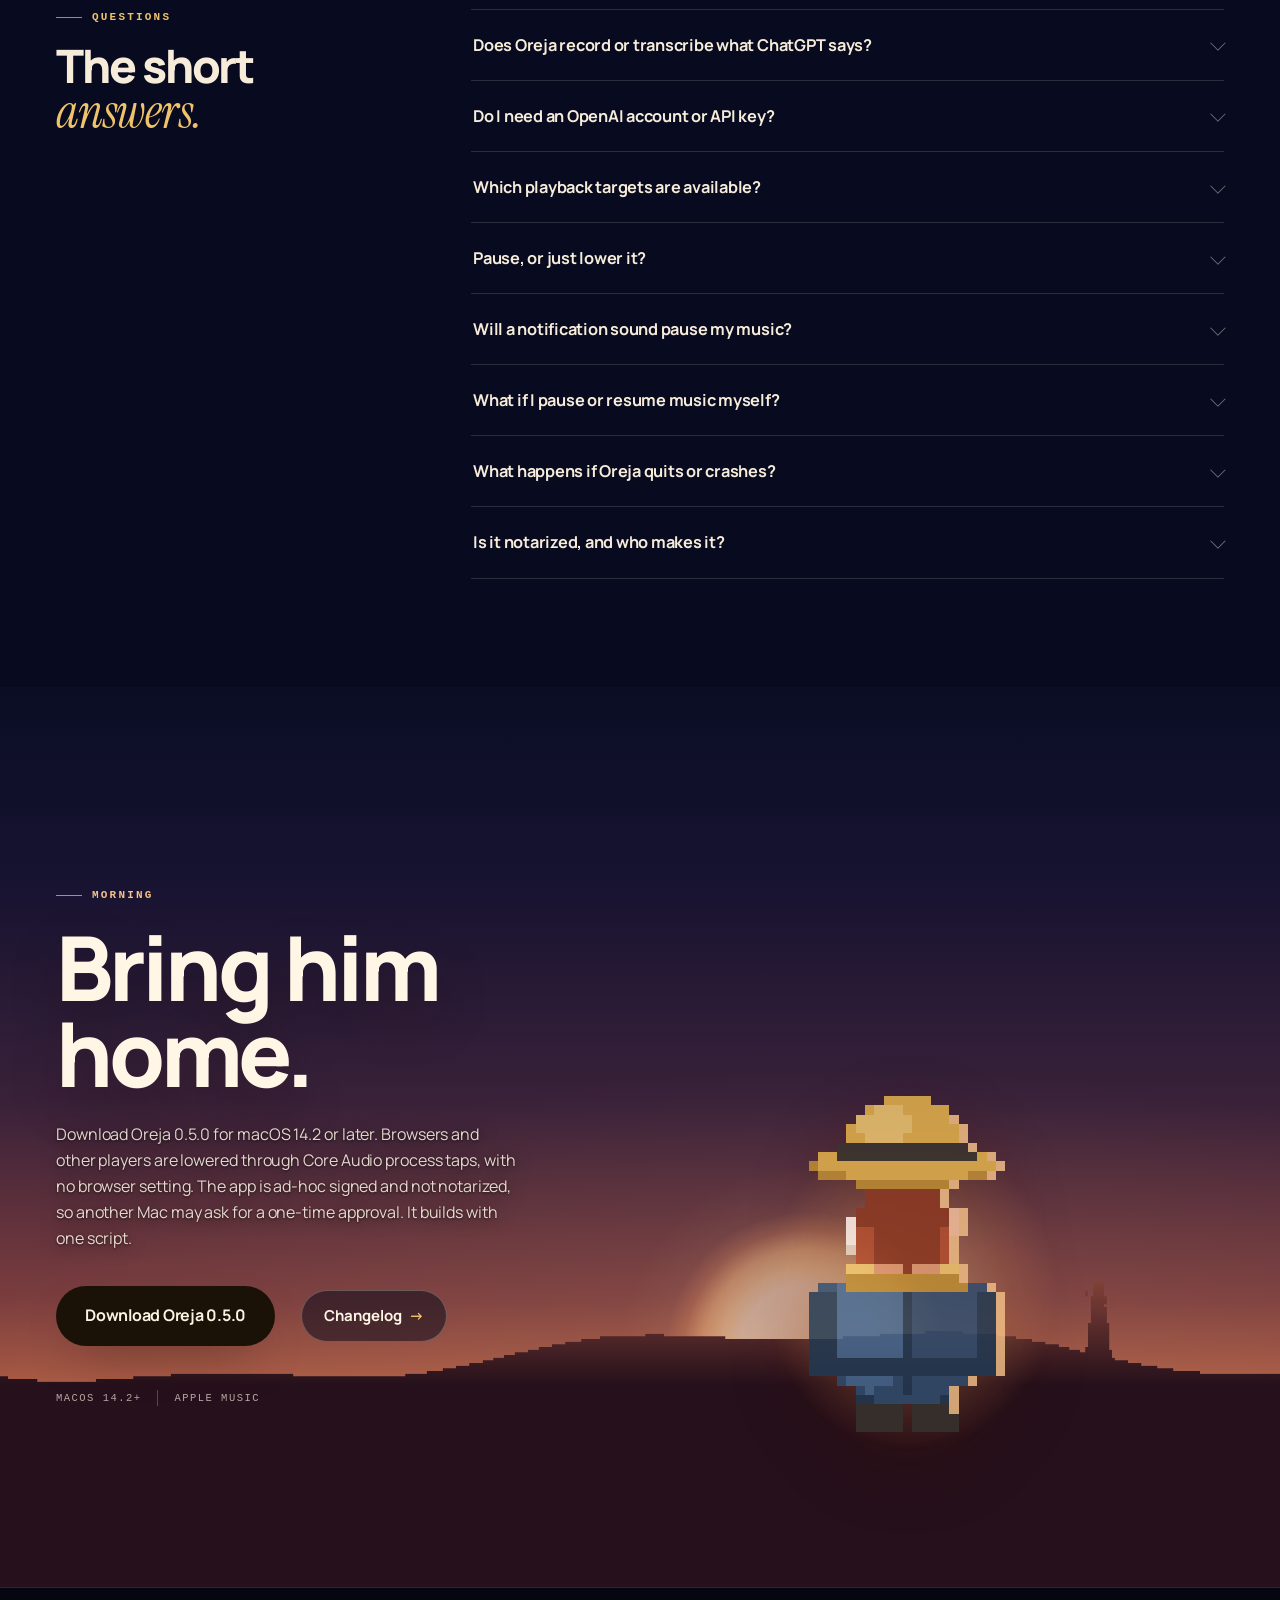
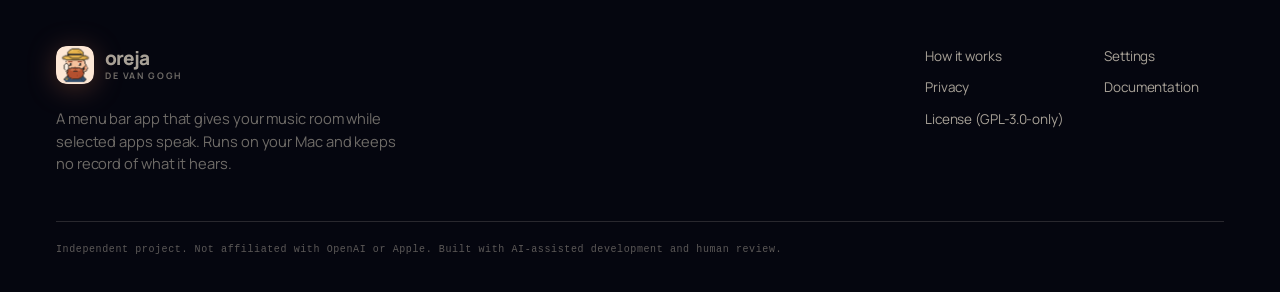
==== commit d42c8133: "Merge Oreja 0.5.0 stable release into main # Conflicts: #	Tests/OrejaTestRunner/EntryPoint.swift #	a" ====
--- a/site/index.html
+++ b/site/index.html
@@ -60,20 +60,20 @@
           "name": "Oreja de Van Gogh",
           "alternateName": "Oreja",
           "url": "https://oreja-tau.vercel.app/",
-          "downloadUrl": "https://oreja-tau.vercel.app/downloads/Oreja-0.4.0.dmg",
+          "downloadUrl": "https://oreja-tau.vercel.app/downloads/Oreja-0.5.0.dmg",
           "image": "https://oreja-tau.vercel.app/assets/og.png",
-          "description": "A macOS menu bar app that pauses or lowers Apple Music or browser media while selected audio apps speak. Browser playback is experimental.",
+          "description": "A macOS menu bar app that pauses or lowers your music while a selected app or your voice speaks. Browsers and other players are lowered through Core Audio process taps.",
           "applicationCategory": "MultimediaApplication",
           "applicationSubCategory": "Menu bar utility",
           "operatingSystem": "macOS 14.2 or later",
-          "softwareVersion": "0.4.0",
+          "softwareVersion": "0.5.0",
           "license": "https://www.gnu.org/licenses/gpl-3.0.html",
           "isAccessibleForFree": true,
           "publisher": { "@id": "https://oreja-tau.vercel.app/#publisher" },
           "offers": { "@type": "Offer", "price": "0", "priceCurrency": "USD" },
           "featureList": [
-            "Pauses or lowers Apple Music or browser media while selected audio apps speak",
-            "Experimental Browser playback target for standard HTML media in supported browsers",
+            "Pauses or lowers Apple Music while a selected app or your voice speaks",
+            "Lowers browsers and other players through Core Audio process taps",
             "Returns playback at the level and position you chose",
             "Follows the app's audio level instead of recognising words",
             "Runs on the Mac, with no account and no recording"
@@ -393,7 +393,7 @@
             </div>
 
             <div class="n-panel-foot">
-              <span>Version 0.4.0</span>
+              <span>Version 0.5.0</span>
               <span>GitHub · Changelog</span>
             </div>
           </div>
@@ -496,12 +496,12 @@
         <p class="n-eyebrow n-eyebrow-dark">Morning</p>
         <h2 id="get-title" class="n-h2 n-dawn-title">Bring him home.</h2>
         <p class="n-lede n-lede-dark">
-          Download Oreja 0.4.0 for macOS 14.2 or later. The Browser target is experimental and needs
-          browser Automation permission. The app is ad-hoc signed and not notarized, so another Mac
-          may ask for a one-time approval. The source builds with one script and no dependencies.
+          Download Oreja 0.5.0 for macOS 14.2 or later. Browsers and other players are lowered through
+          Core Audio process taps, with no browser setting. The app is ad-hoc signed and not
+          notarized, so another Mac may ask for a one-time approval. It builds with one script.
         </p>
         <div class="n-actions">
-          <a class="n-btn n-btn-dark n-btn-lg" href="downloads/Oreja-0.4.0.dmg">Download Oreja 0.4.0</a>
+          <a class="n-btn n-btn-dark n-btn-lg" href="downloads/Oreja-0.5.0.dmg">Download Oreja 0.5.0</a>
           <a class="n-link n-link-dark" href="https://github.com/EnzoVezzaro/oreja/blob/main/CHANGELOG.md">Changelog <span aria-hidden="true">→</span></a>
         </div>
         <ul class="n-facts n-facts-dark">
